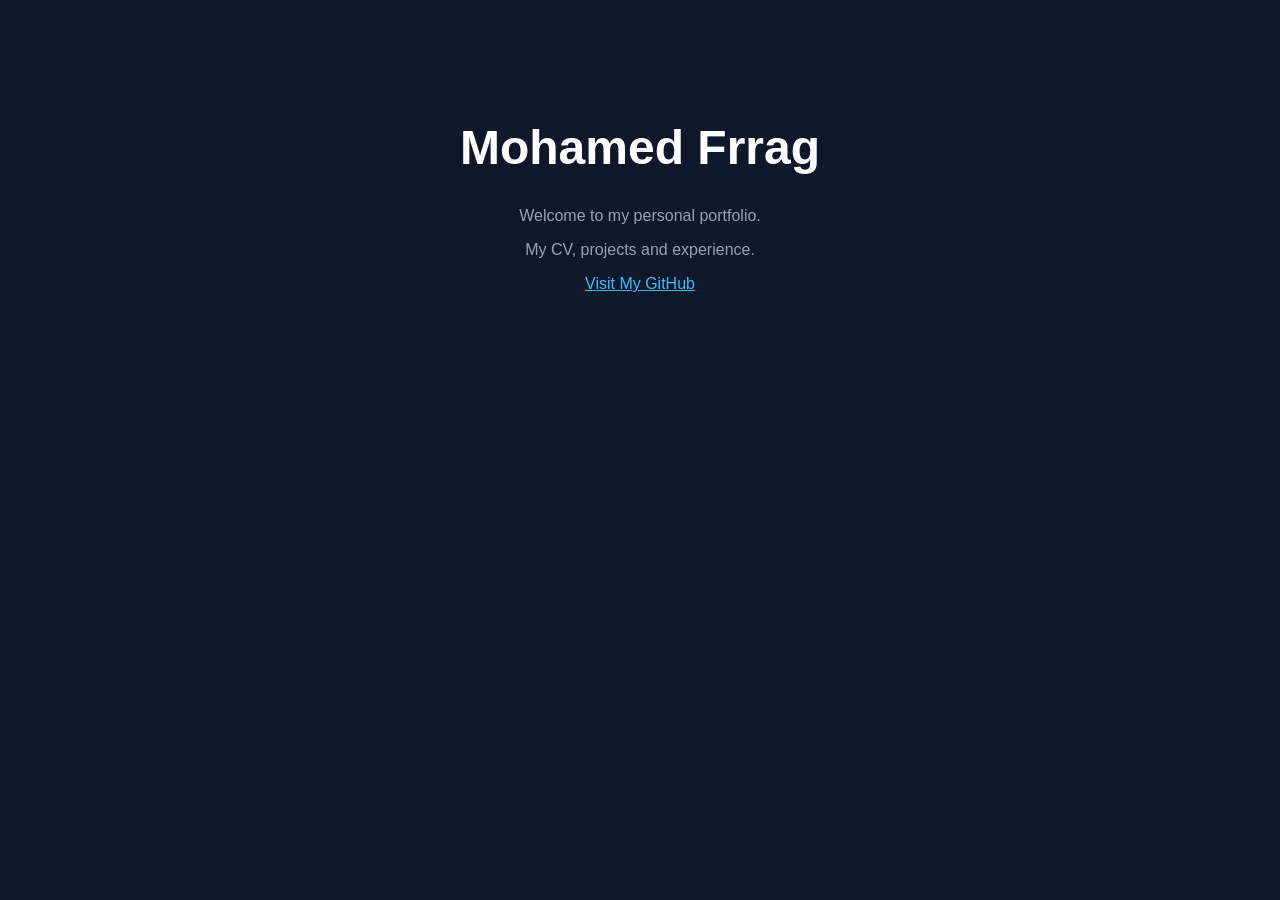
==== index.html @ 4de8126b "Create index.html" ====
<!DOCTYPE html>
<html lang="en">
<head>
  <meta charset="UTF-8">
  <meta name="viewport" content="width=device-width, initial-scale=1">
  <title>Mohamed Frrag | Portfolio</title>
  <style>
    body {
      font-family: Arial, sans-serif;
      background: #0f172a;
      color: white;
      text-align: center;
      padding: 80px 20px;
      font-family: Arial, sans-serif;
    }
    h1 { font-size: 48px; }
    p { color: #94a3b8; }
    a { color: #38bdf8; }
  </style>
</head>
<body>
  <h1>Mohamed Frrag</h1>
  <p>Welcome to my personal portfolio.</p>
  <p>My CV, projects and experience.</p>
  <a href="https://github.com/mohamedfrrag">
    Visit My GitHub
  </a>
</body>
</html>
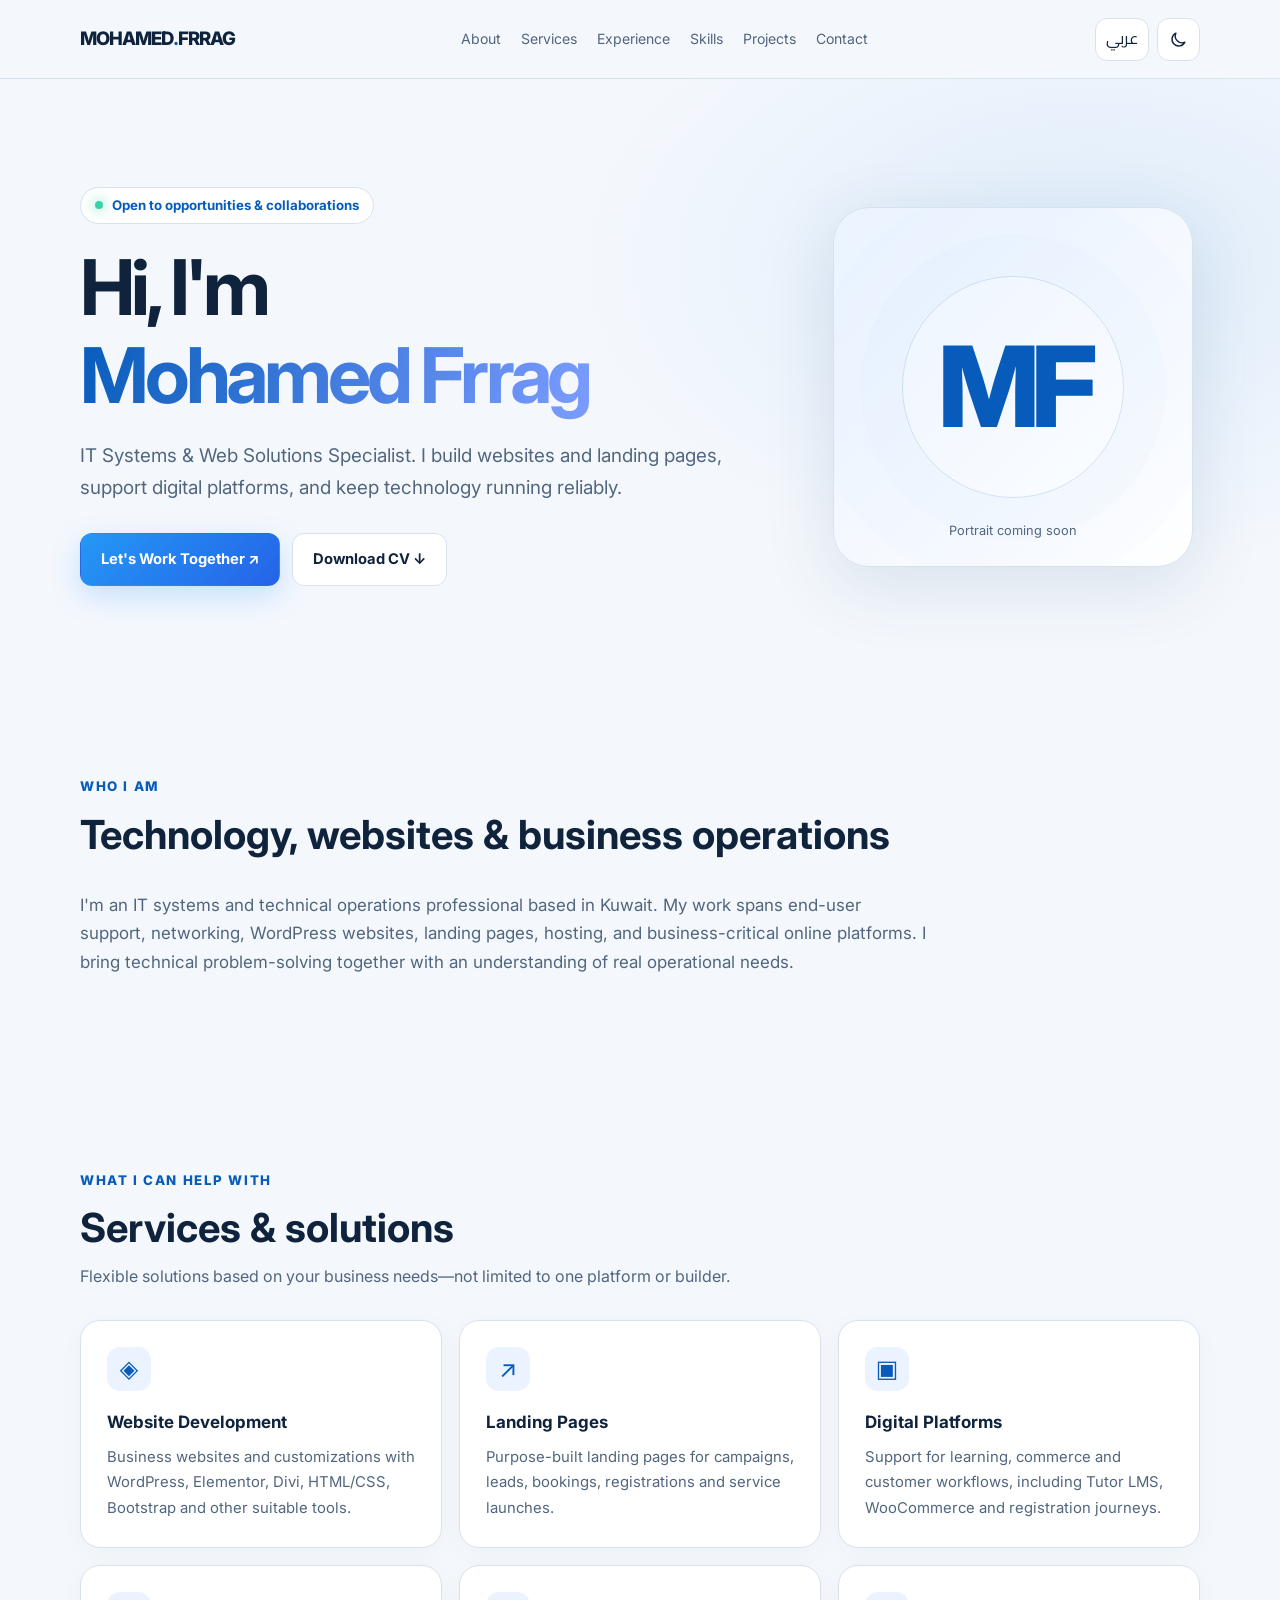
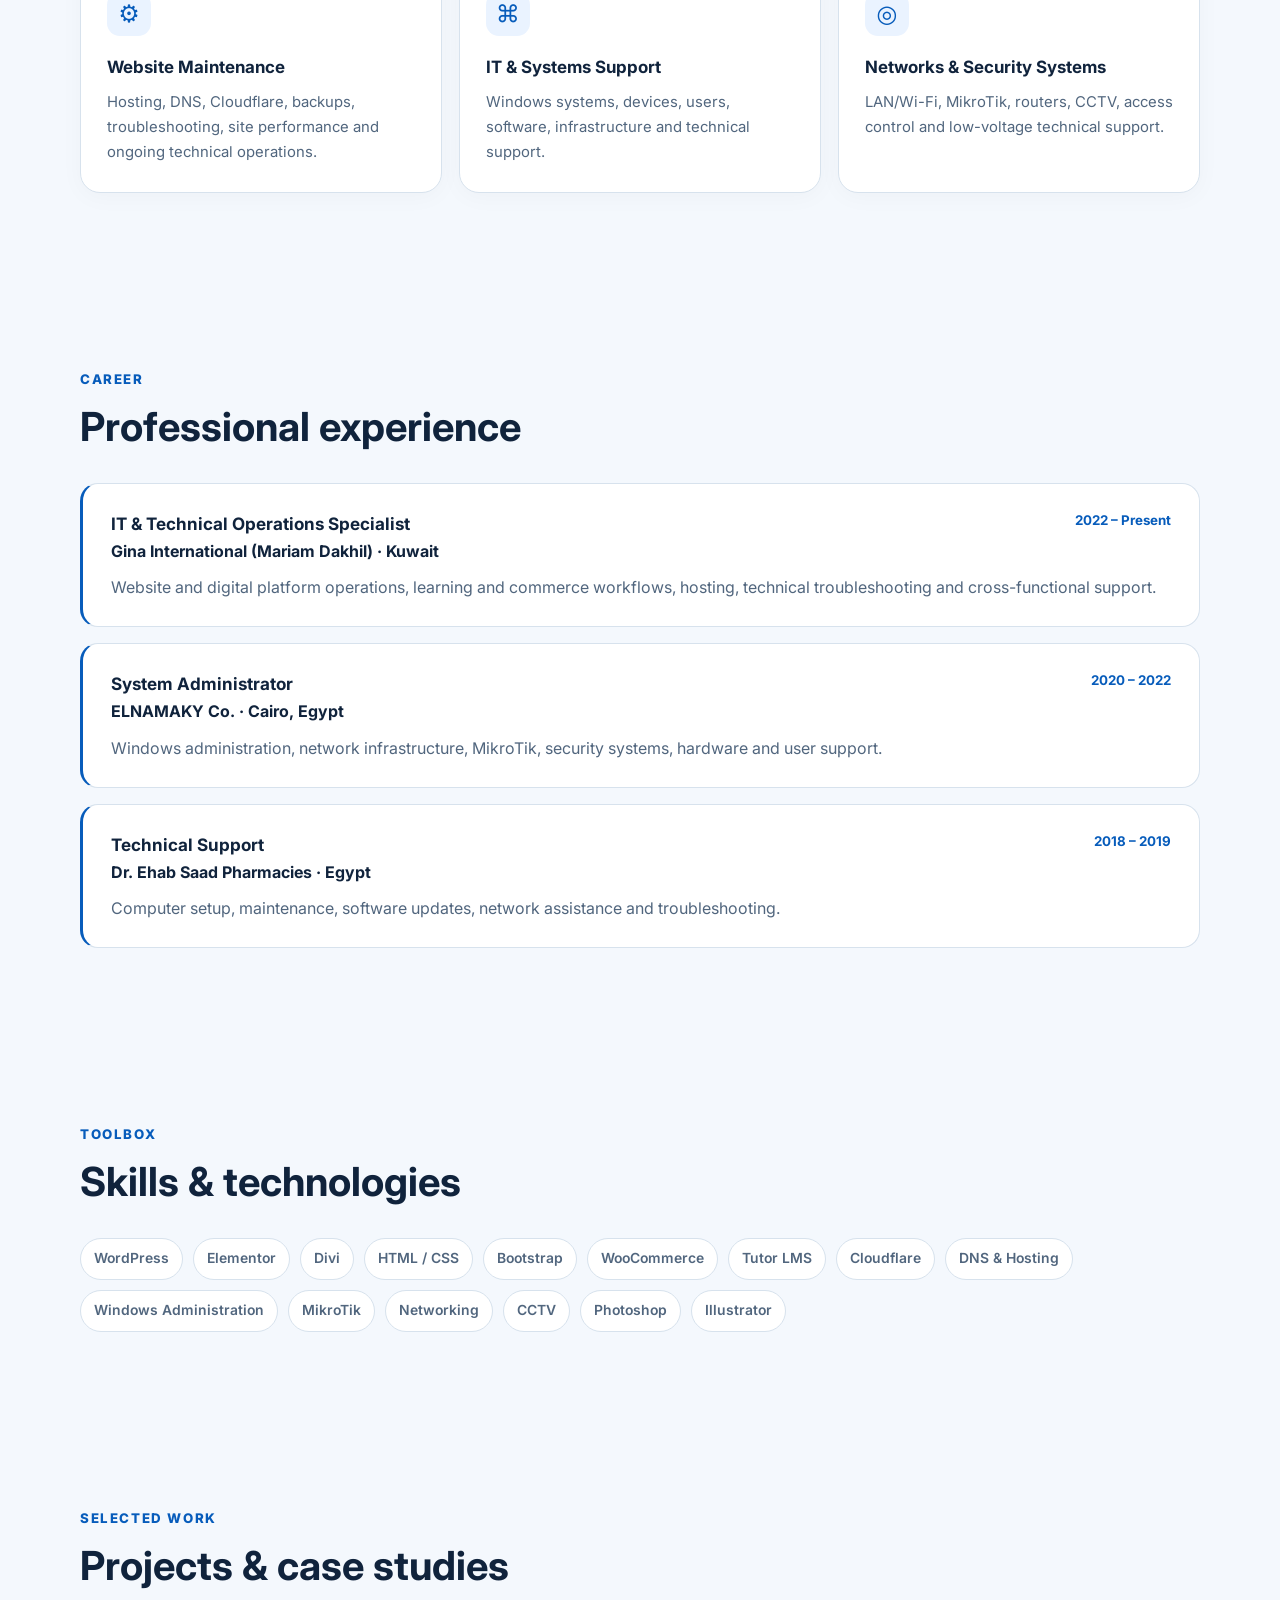
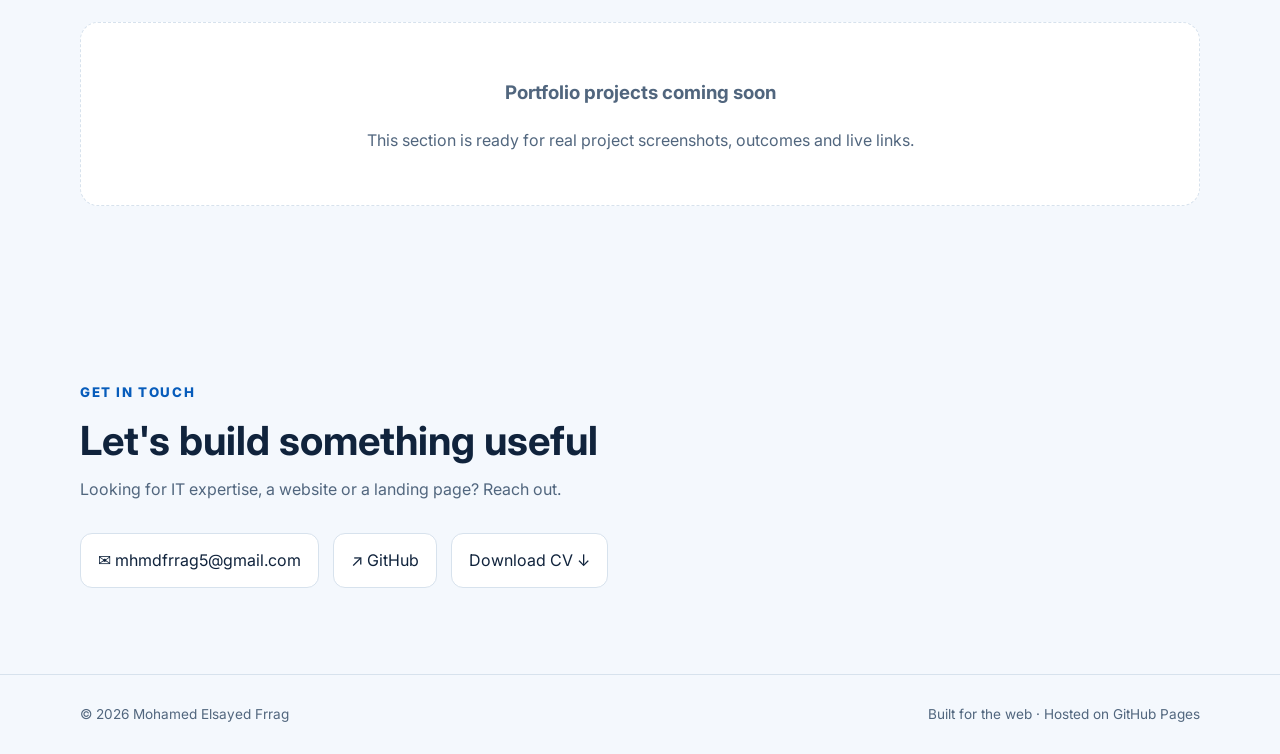
==== commit 013ffda9: "Update index.html" ====
--- a/index.html
+++ b/index.html
@@ -1,30 +1,57 @@
-
-<!DOCTYPE html>
-<html lang="en">
+<!doctype html>
+<html lang="en" dir="ltr">
 <head>
   <meta charset="UTF-8">
   <meta name="viewport" content="width=device-width, initial-scale=1">
-  <title>Mohamed Frrag | Portfolio</title>
+  <meta name="description" content="Mohamed Elsayed Frrag — IT Systems, Website Development, Landing Pages and Digital Operations specialist based in Kuwait.">
+  <meta name="theme-color" content="#07111f">
+  <title>Mohamed Frrag | IT Systems & Web Solutions</title>
+  <link rel="preconnect" href="https://fonts.googleapis.com">
+  <link rel="preconnect" href="https://fonts.gstatic.com" crossorigin>
+  <link href="https://fonts.googleapis.com/css2?family=Cairo:wght@400;500;600;700;800&family=Inter:wght@400;500;600;700;800&display=swap" rel="stylesheet">
   <style>
-    body {
-      font-family: Arial, sans-serif;
-      background: #0f172a;
-      color: white;
-      text-align: center;
-      padding: 80px 20px;
-      font-family: Arial, sans-serif;
-    }
-    h1 { font-size: 48px; }
-    p { color: #94a3b8; }
-    a { color: #38bdf8; }
+    :root{color-scheme:dark;--bg:#07111f;--surface:#0d1b2d;--surface2:#11253d;--ink:#edf5ff;--muted:#a5b7ca;--line:#23384f;--blue:#44b5ff;--blue2:#2178ff;--halo:rgba(38,143,255,.15);--shadow:0 18px 70px #0005}
+    html[data-theme="light"]{color-scheme:light;--bg:#f4f8fd;--surface:#fff;--surface2:#eaf3ff;--ink:#10233c;--muted:#51667e;--line:#d7e2ed;--blue:#075cbb;--blue2:#0b74df;--halo:rgba(11,116,223,.09);--shadow:0 18px 70px #153d6420}
+    *{box-sizing:border-box}html{scroll-behavior:smooth}body{margin:0;background:var(--bg);color:var(--ink);font-family:Inter,Cairo,system-ui,sans-serif;line-height:1.7;transition:background .25s,color .25s}html[lang="ar"] body{font-family:Cairo,Inter,system-ui,sans-serif}a{color:inherit;text-decoration:none}button{font:inherit;cursor:pointer}button:focus-visible,a:focus-visible{outline:3px solid var(--blue);outline-offset:4px}::selection{background:var(--blue);color:#001323}.wrap{width:min(1120px,calc(100% - 40px));margin:auto}header{position:sticky;top:0;z-index:5;backdrop-filter:blur(18px);background:color-mix(in srgb,var(--bg) 89%,transparent);border-bottom:1px solid var(--line)}.nav{min-height:78px;display:flex;align-items:center;justify-content:space-between;gap:18px}.logo{font-size:1.16rem;font-weight:800;letter-spacing:-.05em;white-space:nowrap}.logo span{color:var(--blue)}nav{display:flex;gap:20px;flex-wrap:wrap;align-items:center}nav a{font-size:.88rem;color:var(--muted);transition:color .2s}nav a:hover{color:var(--blue)}.tools{display:flex;gap:8px}.tool{border:1px solid var(--line);background:var(--surface);color:var(--ink);border-radius:12px;min-width:43px;height:43px;display:grid;place-items:center;padding:0 10px}.tool:hover{border-color:var(--blue)}.tool svg{width:19px;height:19px;fill:none;stroke:currentColor;stroke-width:1.8;stroke-linecap:round;stroke-linejoin:round}.hero{position:relative;overflow:hidden;padding:108px 0 100px}.hero:before{content:"";position:absolute;inset:0;background:radial-gradient(ellipse 55% 70% at 85% 30%,var(--halo),transparent 74%);pointer-events:none}.hero-grid{position:relative;display:grid;grid-template-columns:1.3fr .7fr;align-items:center;gap:54px}.eyebrow{display:inline-flex;gap:9px;align-items:center;border:1px solid var(--line);background:var(--surface);border-radius:30px;color:var(--blue);padding:6px 14px;font-weight:700;font-size:.83rem}.dot{height:8px;width:8px;background:#36d3a7;border-radius:50%;box-shadow:0 0 14px #36d3a7}.hero h1{font-size:clamp(2.8rem,6vw,5rem);line-height:1.15;letter-spacing:-.055em;margin:20px 0}.gradient{background:linear-gradient(110deg,var(--blue),#7c9cff);background-clip:text;-webkit-background-clip:text;color:transparent}.lead{font-size:clamp(1rem,2vw,1.18rem);color:var(--muted);max-width:660px;margin:0 0 29px}.actions{display:flex;flex-wrap:wrap;gap:12px}.btn{display:inline-flex;align-items:center;justify-content:center;gap:9px;border-radius:12px;padding:13px 20px;font-weight:700;font-size:.92rem;border:1px solid var(--line);transition:transform .2s,box-shadow .2s}.btn:hover{transform:translateY(-3px)}.primary{background:linear-gradient(135deg,#2498f5,#2563e8);color:white;border-color:transparent;box-shadow:0 10px 30px #127eff35}.secondary{background:var(--surface);color:var(--ink)}.avatar{aspect-ratio:1;max-width:360px;width:100%;justify-self:center;border-radius:36px;border:1px solid var(--line);background:linear-gradient(135deg,var(--surface2),var(--surface));box-shadow:var(--shadow);display:grid;place-items:center;position:relative;overflow:hidden}.avatar:before{content:"";position:absolute;width:220px;height:220px;border:1px solid var(--blue);opacity:.16;border-radius:50%;box-shadow:0 0 0 42px var(--halo),0 0 0 91px var(--halo)}.avatar-initials{font-weight:800;font-size:clamp(4rem,11vw,7rem);letter-spacing:-.08em;color:var(--blue);z-index:1}.avatar-label{position:absolute;bottom:24px;color:var(--muted);font-size:.8rem;z-index:1}section{padding:86px 0;scroll-margin-top:86px}.section-head{margin-bottom:30px}.section-head .kicker{color:var(--blue);font-size:.83rem;text-transform:uppercase;letter-spacing:.12em;font-weight:800}.section-head h2{font-size:clamp(1.75rem,4vw,2.5rem);line-height:1.3;margin:9px 0}.section-head p{max-width:780px;color:var(--muted);margin:0}.grid{display:grid;grid-template-columns:repeat(3,1fr);gap:17px}.card{background:var(--surface);border:1px solid var(--line);border-radius:20px;padding:26px;box-shadow:0 4px 24px #00000008}.card .icon{height:44px;width:44px;border-radius:13px;background:var(--surface2);display:grid;place-items:center;color:var(--blue);font-size:1.5rem}.card h3{margin:17px 0 8px;font-size:1.06rem}.card p{margin:0;color:var(--muted);font-size:.93rem}.chips{display:flex;flex-wrap:wrap;gap:10px}.chip{padding:8px 13px;border:1px solid var(--line);background:var(--surface);border-radius:30px;color:var(--muted);font-size:.87rem;font-weight:600}.about-text{font-size:1.06rem;color:var(--muted);max-width:850px}.timeline{display:grid;gap:16px}.job{padding:25px 28px;border:1px solid var(--line);background:var(--surface);border-radius:18px;border-inline-start:3px solid var(--blue)}.job-top{display:flex;justify-content:space-between;align-items:start;gap:16px;flex-wrap:wrap}.job h3{margin:0;font-size:1.07rem}.job small{color:var(--blue);font-weight:700}.job p{color:var(--muted);margin:9px 0 0}.project-placeholder{border:1px dashed var(--line);background:var(--surface);border-radius:18px;padding:35px;text-align:center;color:var(--muted)}.contact{display:flex;gap:14px;flex-wrap:wrap}.contact a{padding:13px 17px;border:1px solid var(--line);background:var(--surface);border-radius:12px;overflow-wrap:anywhere}footer{border-top:1px solid var(--line);padding:28px 0;color:var(--muted);font-size:.85rem}.footer-row{display:flex;justify-content:space-between;gap:20px;flex-wrap:wrap}.skip{position:absolute;top:-100px;inset-inline-start:20px;z-index:9;background:var(--blue2);color:#fff;padding:10px}.skip:focus{top:10px}@media(max-width:900px){.hero-grid{grid-template-columns:1fr}.avatar{max-width:260px;grid-row:1}.grid{grid-template-columns:repeat(2,1fr)}nav{gap:10px}.nav{flex-wrap:wrap;padding:12px 0}nav{order:3;width:100%;justify-content:center}}@media(max-width:580px){.wrap{width:min(100% - 28px,1120px)}.hero{padding:52px 0 62px}.grid{grid-template-columns:1fr}section{padding:58px 0}nav a{font-size:.78rem}.card{padding:22px}.logo{font-size:1rem}.hero h1{font-size:2.8rem}}
+    @media(prefers-reduced-motion:reduce){html{scroll-behavior:auto}*,*:before,*:after{transition:none!important}}
   </style>
 </head>
 <body>
-  <h1>Mohamed Frrag</h1>
-  <p>Welcome to my personal portfolio.</p>
-  <p>My CV, projects and experience.</p>
-  <a href="https://github.com/mohamedfrrag">
-    Visit My GitHub
-  </a>
+  <a class="skip" href="#main" data-i18n="skip">Skip to content</a>
+  <header><div class="wrap nav">
+    <a class="logo" href="#home" aria-label="Mohamed Frrag homepage">MOHAMED<span>.</span>FRRAG</a>
+    <nav aria-label="Main navigation"><a href="#about" data-i18n="navAbout">About</a><a href="#services" data-i18n="navServices">Services</a><a href="#experience" data-i18n="navExperience">Experience</a><a href="#skills" data-i18n="navSkills">Skills</a><a href="#projects" data-i18n="navProjects">Projects</a><a href="#contact" data-i18n="navContact">Contact</a></nav>
+    <div class="tools"><button class="tool" id="langBtn" type="button" aria-label="Switch language" title="Switch language">عربي</button><button class="tool" id="themeBtn" type="button" aria-label="Switch color theme" title="Switch color theme"></button></div>
+  </div></header>
+  <main id="main">
+    <section class="hero" id="home"><div class="wrap hero-grid"><div><span class="eyebrow"><span class="dot"></span><span data-i18n="available">Open to opportunities & collaborations</span></span><h1><span data-i18n="intro">Hi, I'm</span><br><span class="gradient">Mohamed Frrag</span></h1><p class="lead" data-i18n="headline">IT Systems & Web Solutions Specialist. I build websites and landing pages, support digital platforms, and keep technology running reliably.</p><div class="actions"><a class="btn primary" href="#contact" data-i18n="hire">Let's Work Together ↗</a><a class="btn secondary" href="Mohamed_Frrag_CV.docx" download data-i18n="cv">Download CV ↓</a></div></div><div class="avatar" aria-label="Profile photo placeholder"><span class="avatar-initials">MF</span><span class="avatar-label" data-i18n="photo">Portrait coming soon</span></div></div></section>
+    <section id="about"><div class="wrap"><div class="section-head"><span class="kicker" data-i18n="aboutK">Who I am</span><h2 data-i18n="aboutH">Technology, websites & business operations</h2></div><p class="about-text" data-i18n="aboutP">I'm an IT systems and technical operations professional based in Kuwait. My work spans end-user support, networking, WordPress websites, landing pages, hosting, and business-critical online platforms. I bring technical problem-solving together with an understanding of real operational needs.</p></div></section>
+    <section id="services"><div class="wrap"><div class="section-head"><span class="kicker" data-i18n="servicesK">What I can help with</span><h2 data-i18n="servicesH">Services & solutions</h2><p data-i18n="servicesP">Flexible solutions based on your business needs—not limited to one platform or builder.</p></div><div class="grid">
+      <article class="card"><span class="icon" aria-hidden="true">◈</span><h3 data-i18n="s1h">Website Development</h3><p data-i18n="s1p">Business websites and customizations with WordPress, Elementor, Divi, HTML/CSS, Bootstrap and other suitable tools.</p></article>
+      <article class="card"><span class="icon" aria-hidden="true">↗</span><h3 data-i18n="s2h">Landing Pages</h3><p data-i18n="s2p">Purpose-built landing pages for campaigns, leads, bookings, registrations and service launches.</p></article>
+      <article class="card"><span class="icon" aria-hidden="true">▣</span><h3 data-i18n="s3h">Digital Platforms</h3><p data-i18n="s3p">Support for learning, commerce and customer workflows, including Tutor LMS, WooCommerce and registration journeys.</p></article>
+      <article class="card"><span class="icon" aria-hidden="true">⚙</span><h3 data-i18n="s4h">Website Maintenance</h3><p data-i18n="s4p">Hosting, DNS, Cloudflare, backups, troubleshooting, site performance and ongoing technical operations.</p></article>
+      <article class="card"><span class="icon" aria-hidden="true">⌘</span><h3 data-i18n="s5h">IT & Systems Support</h3><p data-i18n="s5p">Windows systems, devices, users, software, infrastructure and technical support.</p></article>
+      <article class="card"><span class="icon" aria-hidden="true">◎</span><h3 data-i18n="s6h">Networks & Security Systems</h3><p data-i18n="s6p">LAN/Wi-Fi, MikroTik, routers, CCTV, access control and low-voltage technical support.</p></article>
+    </div></div></section>
+    <section id="experience"><div class="wrap"><div class="section-head"><span class="kicker" data-i18n="experienceK">Career</span><h2 data-i18n="experienceH">Professional experience</h2></div><div class="timeline">
+      <article class="job"><div class="job-top"><h3 data-i18n="j1h">IT & Technical Operations Specialist</h3><small>2022 – Present</small></div><strong>Gina International (Mariam Dakhil) · Kuwait</strong><p data-i18n="j1p">Website and digital platform operations, learning and commerce workflows, hosting, technical troubleshooting and cross-functional support.</p></article>
+      <article class="job"><div class="job-top"><h3 data-i18n="j2h">System Administrator</h3><small>2020 – 2022</small></div><strong>ELNAMAKY Co. · Cairo, Egypt</strong><p data-i18n="j2p">Windows administration, network infrastructure, MikroTik, security systems, hardware and user support.</p></article>
+      <article class="job"><div class="job-top"><h3 data-i18n="j3h">Technical Support</h3><small>2018 – 2019</small></div><strong data-i18n="j3company">Dr. Ehab Saad Pharmacies · Egypt</strong><p data-i18n="j3p">Computer setup, maintenance, software updates, network assistance and troubleshooting.</p></article>
+    </div></div></section>
+    <section id="skills"><div class="wrap"><div class="section-head"><span class="kicker" data-i18n="skillsK">Toolbox</span><h2 data-i18n="skillsH">Skills & technologies</h2></div><div class="chips"><span class="chip">WordPress</span><span class="chip">Elementor</span><span class="chip">Divi</span><span class="chip">HTML / CSS</span><span class="chip">Bootstrap</span><span class="chip">WooCommerce</span><span class="chip">Tutor LMS</span><span class="chip">Cloudflare</span><span class="chip">DNS & Hosting</span><span class="chip">Windows Administration</span><span class="chip">MikroTik</span><span class="chip">Networking</span><span class="chip">CCTV</span><span class="chip">Photoshop</span><span class="chip">Illustrator</span></div></div></section>
+    <section id="projects"><div class="wrap"><div class="section-head"><span class="kicker" data-i18n="projectsK">Selected work</span><h2 data-i18n="projectsH">Projects & case studies</h2></div><div class="project-placeholder"><h3 data-i18n="projectTitle">Portfolio projects coming soon</h3><p data-i18n="projectText">This section is ready for real project screenshots, outcomes and live links.</p></div></div></section>
+    <section id="contact"><div class="wrap"><div class="section-head"><span class="kicker" data-i18n="contactK">Get in touch</span><h2 data-i18n="contactH">Let's build something useful</h2><p data-i18n="contactP">Looking for IT expertise, a website or a landing page? Reach out.</p></div><div class="contact"><a href="mailto:mhmdfrrag5@gmail.com">✉ mhmdfrrag5@gmail.com</a><a href="https://github.com/mohamedfrrag" target="_blank" rel="noopener noreferrer">↗ GitHub</a><a href="Mohamed_Frrag_CV.docx" download data-i18n="cv">Download CV ↓</a></div></div></section>
+  </main>
+  <footer><div class="wrap footer-row"><span>© <span id="year"></span> Mohamed Elsayed Frrag</span><span data-i18n="footer">Built for the web · Hosted on GitHub Pages</span></div></footer>
+  <script>
+    const t={en:{skip:'Skip to content',navAbout:'About',navServices:'Services',navExperience:'Experience',navSkills:'Skills',navProjects:'Projects',navContact:'Contact',available:'Open to opportunities & collaborations',intro:"Hi, I'm",headline:'IT Systems & Web Solutions Specialist. I build websites and landing pages, support digital platforms, and keep technology running reliably.',hire:"Let's Work Together ↗",cv:'Download CV ↓',photo:'Portrait coming soon',aboutK:'Who I am',aboutH:'Technology, websites & business operations',aboutP:"I'm an IT systems and technical operations professional based in Kuwait. My work spans end-user support, networking, WordPress websites, landing pages, hosting, and business-critical online platforms. I bring technical problem-solving together with an understanding of real operational needs.",servicesK:'What I can help with',servicesH:'Services & solutions',servicesP:'Flexible solutions based on your business needs—not limited to one platform or builder.',s1h:'Website Development',s1p:'Business websites and customizations with WordPress, Elementor, Divi, HTML/CSS, Bootstrap and other suitable tools.',s2h:'Landing Pages',s2p:'Purpose-built landing pages for campaigns, leads, bookings, registrations and service launches.',s3h:'Digital Platforms',s3p:'Support for learning, commerce and customer workflows, including Tutor LMS, WooCommerce and registration journeys.',s4h:'Website Maintenance',s4p:'Hosting, DNS, Cloudflare, backups, troubleshooting, site performance and ongoing technical operations.',s5h:'IT & Systems Support',s5p:'Windows systems, devices, users, software, infrastructure and technical support.',s6h:'Networks & Security Systems',s6p:'LAN/Wi-Fi, MikroTik, routers, CCTV, access control and low-voltage technical support.',experienceK:'Career',experienceH:'Professional experience',j1h:'IT & Technical Operations Specialist',j1p:'Website and digital platform operations, learning and commerce workflows, hosting, technical troubleshooting and cross-functional support.',j2h:'System Administrator',j2p:'Windows administration, network infrastructure, MikroTik, security systems, hardware and user support.',j3h:'Technical Support',j3company:'Dr. Ehab Saad Pharmacies · Egypt',j3p:'Computer setup, maintenance, software updates, network assistance and troubleshooting.',skillsK:'Toolbox',skillsH:'Skills & technologies',projectsK:'Selected work',projectsH:'Projects & case studies',projectTitle:'Portfolio projects coming soon',projectText:'This section is ready for real project screenshots, outcomes and live links.',contactK:'Get in touch',contactH:"Let's build something useful",contactP:'Looking for IT expertise, a website or a landing page? Reach out.',footer:'Built for the web · Hosted on GitHub Pages'},ar:{skip:'انتقل إلى المحتوى',navAbout:'عني',navServices:'الخدمات',navExperience:'الخبرات',navSkills:'المهارات',navProjects:'الأعمال',navContact:'تواصل',available:'متاح لفرص العمل والتعاون',intro:'أهلاً، أنا',headline:'متخصص أنظمة تقنية المعلومات وحلول الويب. أُنفّذ المواقع وصفحات الهبوط، وأدير المنصات الرقمية، وأساعد الشركات في تشغيل حلولها التقنية بكفاءة.',hire:'تواصل للعمل معًا ↗',cv:'تحميل السيرة الذاتية ↓',photo:'الصورة الشخصية قريبًا',aboutK:'من أنا',aboutH:'التقنية والمواقع والعمليات الرقمية',aboutP:'أنا متخصص في أنظمة تقنية المعلومات والعمليات الفنية، وأعمل في الكويت. تشمل خبرتي الدعم الفني والشبكات ومواقع ووردبريس وصفحات الهبوط والاستضافة والمنصات الرقمية التي تعتمد عليها الشركات، مع التركيز على حلول تقنية تلائم احتياجات العمل.',servicesK:'ماذا أقدم؟',servicesH:'الخدمات والحلول',servicesP:'حلول مرنة حسب احتياجات مشروعك، دون التقيد بمنصة أو أداة واحدة.',s1h:'تطوير وتخصيص المواقع',s1p:'تنفيذ مواقع الأعمال وتخصيصها باستخدام WordPress وElementor وDivi وHTML/CSS وBootstrap وغيرها من الأدوات المناسبة.',s2h:'تصميم وتطوير صفحات الهبوط',s2p:'صفحات هبوط للحملات الإعلانية وجمع العملاء المحتملين والحجوزات والتسجيل وإطلاق الخدمات.',s3h:'المنصات الرقمية',s3p:'دعم منصات التعليم والتجارة وإجراءات العملاء باستخدام Tutor LMS وWooCommerce وأنظمة التسجيل وغيرها.',s4h:'صيانة وتحسين المواقع',s4p:'إدارة الاستضافة وDNS وCloudflare والنسخ الاحتياطي وحل المشكلات وتحسين الأداء.',s5h:'الدعم الفني وإدارة الأنظمة',s5p:'دعم أنظمة Windows والأجهزة والمستخدمين والبرمجيات والبنية التحتية التقنية.',s6h:'الشبكات وأنظمة الأمان',s6p:'دعم شبكات LAN وWi-Fi وMikroTik والراوترات وكاميرات المراقبة وأنظمة التحكم بالدخول.',experienceK:'المسيرة المهنية',experienceH:'الخبرات العملية',j1h:'أخصائي تقنية المعلومات والعمليات الفنية',j1p:'إدارة المواقع والمنصات الرقمية، وأنظمة التعليم والتجارة الإلكترونية، والاستضافة، وحل المشكلات والتنسيق الفني.',j2h:'مسؤول أنظمة',j2p:'إدارة Windows والشبكات وأجهزة MikroTik وأنظمة الأمن والدعم الفني للأجهزة والمستخدمين.',j3h:'دعم فني',j3company:'صيدليات د. إيهاب سعد · مصر',j3p:'إعداد الحواسيب وصيانتها وتحديث البرمجيات والمساعدة في الشبكات وحل الأعطال.',skillsK:'الأدوات والخبرات',skillsH:'المهارات والتقنيات',projectsK:'نماذج الأعمال',projectsH:'المشاريع ودراسات الحالة',projectTitle:'سيتم إضافة المشاريع قريبًا',projectText:'هذا القسم جاهز لإضافة صور المشاريع الحقيقية ونتائجها وروابطها.',contactK:'تواصل معي',contactH:'خلّينا نشتغل على مشروعك',contactP:'تحتاج دعمًا تقنيًا أو موقعًا أو صفحة هبوط؟ تواصل معي.',footer:'موقع شخصي · مستضاف على GitHub Pages'}};
+    let lang=localStorage.getItem('mf-lang')==='ar'?'ar':'en';
+    let theme=localStorage.getItem('mf-theme')||(matchMedia('(prefers-color-scheme: light)').matches?'light':'dark');
+    const iconSun='<svg viewBox="0 0 24 24" aria-hidden="true"><circle cx="12" cy="12" r="4"/><path d="M12 2v2m0 16v2M4.93 4.93l1.42 1.42m11.3 11.3 1.42 1.42M2 12h2m16 0h2M4.93 19.07l1.42-1.42m11.3-11.3 1.42-1.42"/></svg>';
+    const iconMoon='<svg viewBox="0 0 24 24" aria-hidden="true"><path d="M20 15.3A8.5 8.5 0 0 1 8.7 4a8.5 8.5 0 1 0 11.3 11.3Z"/></svg>';
+    function render(){document.documentElement.lang=lang;document.documentElement.dir=lang==='ar'?'rtl':'ltr';document.documentElement.dataset.theme=theme;document.querySelectorAll('[data-i18n]').forEach(e=>{e.textContent=t[lang][e.dataset.i18n]});document.getElementById('langBtn').textContent=lang==='ar'?'EN':'عربي';document.getElementById('langBtn').setAttribute('aria-label',lang==='ar'?'Switch to English':'التبديل إلى العربية');document.getElementById('themeBtn').innerHTML=theme==='dark'?iconSun:iconMoon;document.getElementById('themeBtn').setAttribute('aria-label',theme==='dark'?'Switch to light mode':'Switch to dark mode');document.getElementById('themeBtn').title=theme==='dark'?'Light mode':'Dark mode';document.querySelector('meta[name="theme-color"]').content=theme==='dark'?'#07111f':'#f4f8fd';}
+    document.getElementById('langBtn').addEventListener('click',()=>{lang=lang==='en'?'ar':'en';localStorage.setItem('mf-lang',lang);render()});document.getElementById('themeBtn').addEventListener('click',()=>{theme=theme==='dark'?'light':'dark';localStorage.setItem('mf-theme',theme);render()});document.getElementById('year').textContent=new Date().getFullYear();render();
+  </script>
 </body>
 </html>
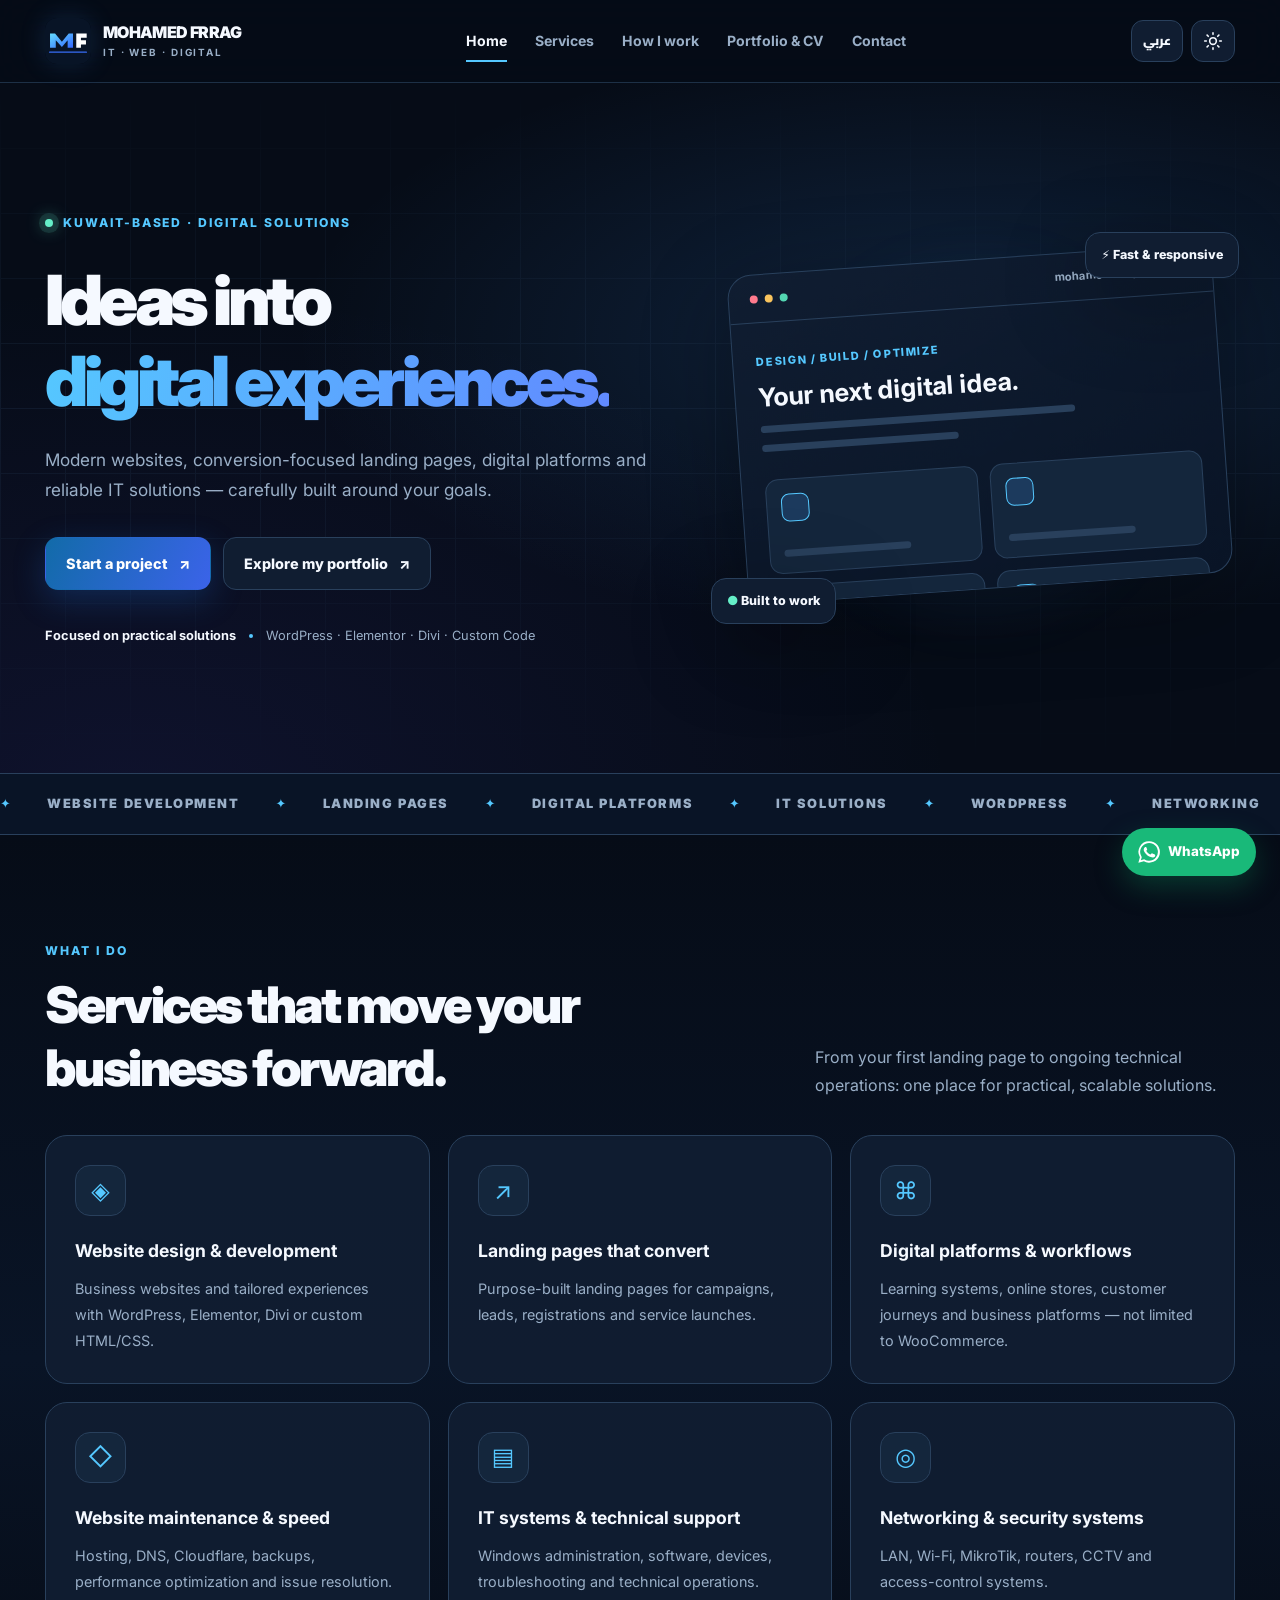
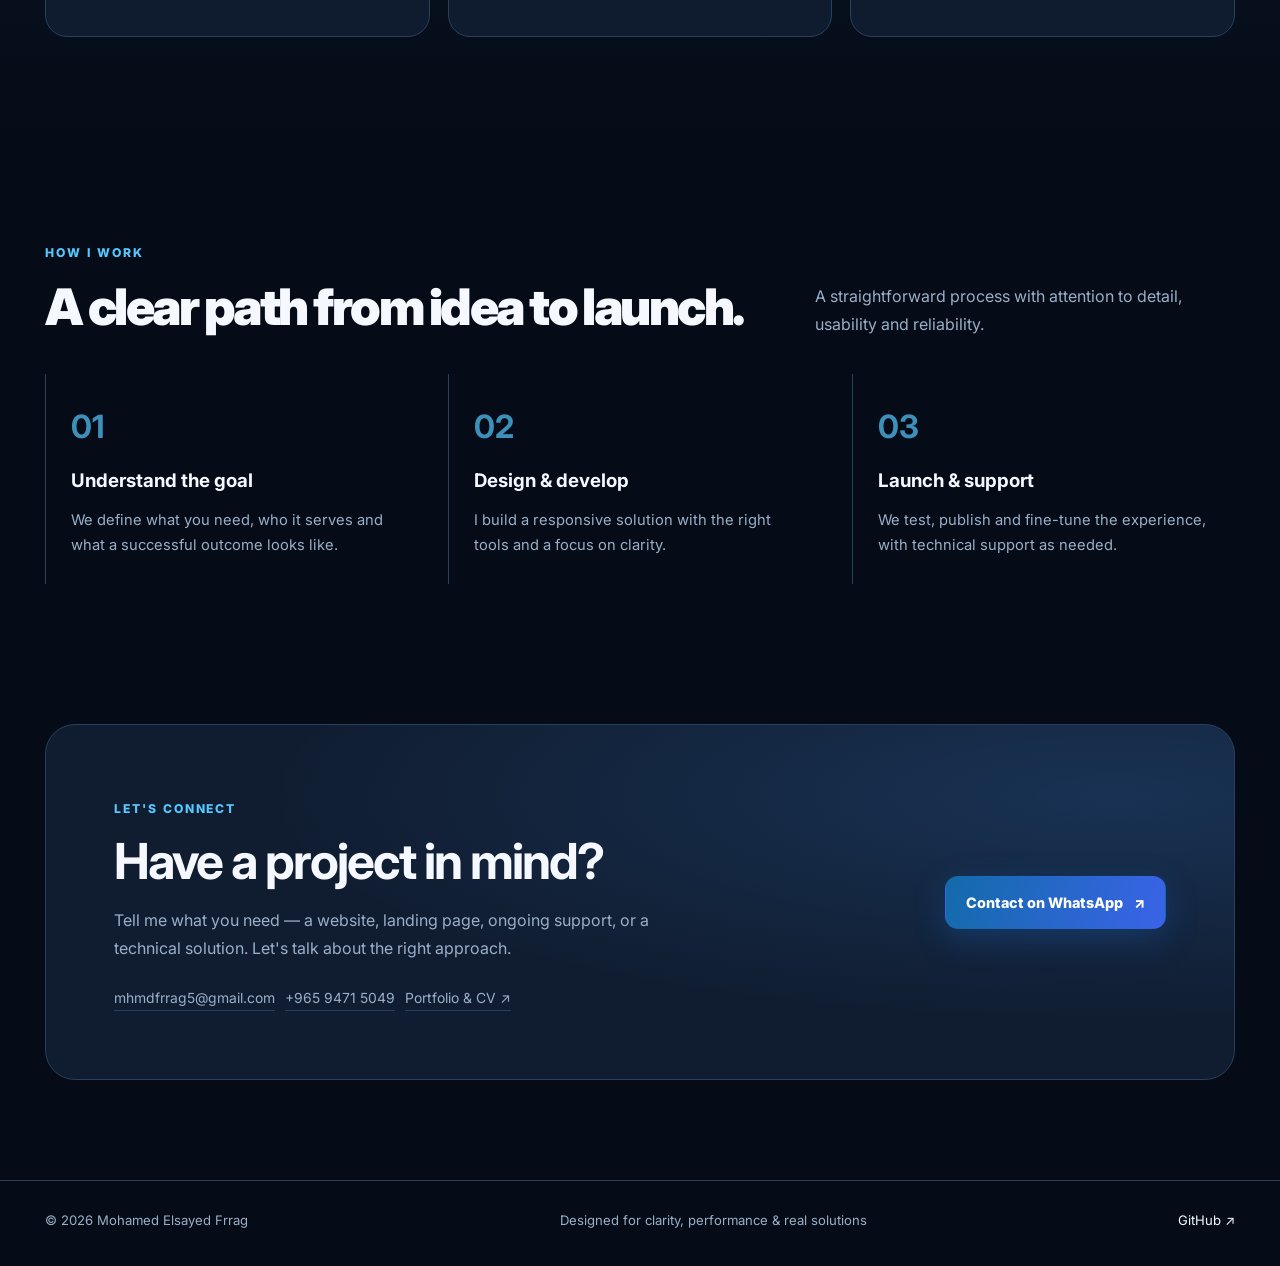
==== commit f66dbf4c: "Add files via upload" ====
--- a/index.html
+++ b/index.html
@@ -1,57 +1,13 @@
-<!doctype html>
-<html lang="en" dir="ltr">
-<head>
-  <meta charset="UTF-8">
-  <meta name="viewport" content="width=device-width, initial-scale=1">
-  <meta name="description" content="Mohamed Elsayed Frrag — IT Systems, Website Development, Landing Pages and Digital Operations specialist based in Kuwait.">
-  <meta name="theme-color" content="#07111f">
-  <title>Mohamed Frrag | IT Systems & Web Solutions</title>
-  <link rel="preconnect" href="https://fonts.googleapis.com">
-  <link rel="preconnect" href="https://fonts.gstatic.com" crossorigin>
-  <link href="https://fonts.googleapis.com/css2?family=Cairo:wght@400;500;600;700;800&family=Inter:wght@400;500;600;700;800&display=swap" rel="stylesheet">
-  <style>
-    :root{color-scheme:dark;--bg:#07111f;--surface:#0d1b2d;--surface2:#11253d;--ink:#edf5ff;--muted:#a5b7ca;--line:#23384f;--blue:#44b5ff;--blue2:#2178ff;--halo:rgba(38,143,255,.15);--shadow:0 18px 70px #0005}
-    html[data-theme="light"]{color-scheme:light;--bg:#f4f8fd;--surface:#fff;--surface2:#eaf3ff;--ink:#10233c;--muted:#51667e;--line:#d7e2ed;--blue:#075cbb;--blue2:#0b74df;--halo:rgba(11,116,223,.09);--shadow:0 18px 70px #153d6420}
-    *{box-sizing:border-box}html{scroll-behavior:smooth}body{margin:0;background:var(--bg);color:var(--ink);font-family:Inter,Cairo,system-ui,sans-serif;line-height:1.7;transition:background .25s,color .25s}html[lang="ar"] body{font-family:Cairo,Inter,system-ui,sans-serif}a{color:inherit;text-decoration:none}button{font:inherit;cursor:pointer}button:focus-visible,a:focus-visible{outline:3px solid var(--blue);outline-offset:4px}::selection{background:var(--blue);color:#001323}.wrap{width:min(1120px,calc(100% - 40px));margin:auto}header{position:sticky;top:0;z-index:5;backdrop-filter:blur(18px);background:color-mix(in srgb,var(--bg) 89%,transparent);border-bottom:1px solid var(--line)}.nav{min-height:78px;display:flex;align-items:center;justify-content:space-between;gap:18px}.logo{font-size:1.16rem;font-weight:800;letter-spacing:-.05em;white-space:nowrap}.logo span{color:var(--blue)}nav{display:flex;gap:20px;flex-wrap:wrap;align-items:center}nav a{font-size:.88rem;color:var(--muted);transition:color .2s}nav a:hover{color:var(--blue)}.tools{display:flex;gap:8px}.tool{border:1px solid var(--line);background:var(--surface);color:var(--ink);border-radius:12px;min-width:43px;height:43px;display:grid;place-items:center;padding:0 10px}.tool:hover{border-color:var(--blue)}.tool svg{width:19px;height:19px;fill:none;stroke:currentColor;stroke-width:1.8;stroke-linecap:round;stroke-linejoin:round}.hero{position:relative;overflow:hidden;padding:108px 0 100px}.hero:before{content:"";position:absolute;inset:0;background:radial-gradient(ellipse 55% 70% at 85% 30%,var(--halo),transparent 74%);pointer-events:none}.hero-grid{position:relative;display:grid;grid-template-columns:1.3fr .7fr;align-items:center;gap:54px}.eyebrow{display:inline-flex;gap:9px;align-items:center;border:1px solid var(--line);background:var(--surface);border-radius:30px;color:var(--blue);padding:6px 14px;font-weight:700;font-size:.83rem}.dot{height:8px;width:8px;background:#36d3a7;border-radius:50%;box-shadow:0 0 14px #36d3a7}.hero h1{font-size:clamp(2.8rem,6vw,5rem);line-height:1.15;letter-spacing:-.055em;margin:20px 0}.gradient{background:linear-gradient(110deg,var(--blue),#7c9cff);background-clip:text;-webkit-background-clip:text;color:transparent}.lead{font-size:clamp(1rem,2vw,1.18rem);color:var(--muted);max-width:660px;margin:0 0 29px}.actions{display:flex;flex-wrap:wrap;gap:12px}.btn{display:inline-flex;align-items:center;justify-content:center;gap:9px;border-radius:12px;padding:13px 20px;font-weight:700;font-size:.92rem;border:1px solid var(--line);transition:transform .2s,box-shadow .2s}.btn:hover{transform:translateY(-3px)}.primary{background:linear-gradient(135deg,#2498f5,#2563e8);color:white;border-color:transparent;box-shadow:0 10px 30px #127eff35}.secondary{background:var(--surface);color:var(--ink)}.avatar{aspect-ratio:1;max-width:360px;width:100%;justify-self:center;border-radius:36px;border:1px solid var(--line);background:linear-gradient(135deg,var(--surface2),var(--surface));box-shadow:var(--shadow);display:grid;place-items:center;position:relative;overflow:hidden}.avatar:before{content:"";position:absolute;width:220px;height:220px;border:1px solid var(--blue);opacity:.16;border-radius:50%;box-shadow:0 0 0 42px var(--halo),0 0 0 91px var(--halo)}.avatar-initials{font-weight:800;font-size:clamp(4rem,11vw,7rem);letter-spacing:-.08em;color:var(--blue);z-index:1}.avatar-label{position:absolute;bottom:24px;color:var(--muted);font-size:.8rem;z-index:1}section{padding:86px 0;scroll-margin-top:86px}.section-head{margin-bottom:30px}.section-head .kicker{color:var(--blue);font-size:.83rem;text-transform:uppercase;letter-spacing:.12em;font-weight:800}.section-head h2{font-size:clamp(1.75rem,4vw,2.5rem);line-height:1.3;margin:9px 0}.section-head p{max-width:780px;color:var(--muted);margin:0}.grid{display:grid;grid-template-columns:repeat(3,1fr);gap:17px}.card{background:var(--surface);border:1px solid var(--line);border-radius:20px;padding:26px;box-shadow:0 4px 24px #00000008}.card .icon{height:44px;width:44px;border-radius:13px;background:var(--surface2);display:grid;place-items:center;color:var(--blue);font-size:1.5rem}.card h3{margin:17px 0 8px;font-size:1.06rem}.card p{margin:0;color:var(--muted);font-size:.93rem}.chips{display:flex;flex-wrap:wrap;gap:10px}.chip{padding:8px 13px;border:1px solid var(--line);background:var(--surface);border-radius:30px;color:var(--muted);font-size:.87rem;font-weight:600}.about-text{font-size:1.06rem;color:var(--muted);max-width:850px}.timeline{display:grid;gap:16px}.job{padding:25px 28px;border:1px solid var(--line);background:var(--surface);border-radius:18px;border-inline-start:3px solid var(--blue)}.job-top{display:flex;justify-content:space-between;align-items:start;gap:16px;flex-wrap:wrap}.job h3{margin:0;font-size:1.07rem}.job small{color:var(--blue);font-weight:700}.job p{color:var(--muted);margin:9px 0 0}.project-placeholder{border:1px dashed var(--line);background:var(--surface);border-radius:18px;padding:35px;text-align:center;color:var(--muted)}.contact{display:flex;gap:14px;flex-wrap:wrap}.contact a{padding:13px 17px;border:1px solid var(--line);background:var(--surface);border-radius:12px;overflow-wrap:anywhere}footer{border-top:1px solid var(--line);padding:28px 0;color:var(--muted);font-size:.85rem}.footer-row{display:flex;justify-content:space-between;gap:20px;flex-wrap:wrap}.skip{position:absolute;top:-100px;inset-inline-start:20px;z-index:9;background:var(--blue2);color:#fff;padding:10px}.skip:focus{top:10px}@media(max-width:900px){.hero-grid{grid-template-columns:1fr}.avatar{max-width:260px;grid-row:1}.grid{grid-template-columns:repeat(2,1fr)}nav{gap:10px}.nav{flex-wrap:wrap;padding:12px 0}nav{order:3;width:100%;justify-content:center}}@media(max-width:580px){.wrap{width:min(100% - 28px,1120px)}.hero{padding:52px 0 62px}.grid{grid-template-columns:1fr}section{padding:58px 0}nav a{font-size:.78rem}.card{padding:22px}.logo{font-size:1rem}.hero h1{font-size:2.8rem}}
-    @media(prefers-reduced-motion:reduce){html{scroll-behavior:auto}*,*:before,*:after{transition:none!important}}
-  </style>
-</head>
-<body>
-  <a class="skip" href="#main" data-i18n="skip">Skip to content</a>
-  <header><div class="wrap nav">
-    <a class="logo" href="#home" aria-label="Mohamed Frrag homepage">MOHAMED<span>.</span>FRRAG</a>
-    <nav aria-label="Main navigation"><a href="#about" data-i18n="navAbout">About</a><a href="#services" data-i18n="navServices">Services</a><a href="#experience" data-i18n="navExperience">Experience</a><a href="#skills" data-i18n="navSkills">Skills</a><a href="#projects" data-i18n="navProjects">Projects</a><a href="#contact" data-i18n="navContact">Contact</a></nav>
-    <div class="tools"><button class="tool" id="langBtn" type="button" aria-label="Switch language" title="Switch language">عربي</button><button class="tool" id="themeBtn" type="button" aria-label="Switch color theme" title="Switch color theme"></button></div>
-  </div></header>
-  <main id="main">
-    <section class="hero" id="home"><div class="wrap hero-grid"><div><span class="eyebrow"><span class="dot"></span><span data-i18n="available">Open to opportunities & collaborations</span></span><h1><span data-i18n="intro">Hi, I'm</span><br><span class="gradient">Mohamed Frrag</span></h1><p class="lead" data-i18n="headline">IT Systems & Web Solutions Specialist. I build websites and landing pages, support digital platforms, and keep technology running reliably.</p><div class="actions"><a class="btn primary" href="#contact" data-i18n="hire">Let's Work Together ↗</a><a class="btn secondary" href="Mohamed_Frrag_CV.docx" download data-i18n="cv">Download CV ↓</a></div></div><div class="avatar" aria-label="Profile photo placeholder"><span class="avatar-initials">MF</span><span class="avatar-label" data-i18n="photo">Portrait coming soon</span></div></div></section>
-    <section id="about"><div class="wrap"><div class="section-head"><span class="kicker" data-i18n="aboutK">Who I am</span><h2 data-i18n="aboutH">Technology, websites & business operations</h2></div><p class="about-text" data-i18n="aboutP">I'm an IT systems and technical operations professional based in Kuwait. My work spans end-user support, networking, WordPress websites, landing pages, hosting, and business-critical online platforms. I bring technical problem-solving together with an understanding of real operational needs.</p></div></section>
-    <section id="services"><div class="wrap"><div class="section-head"><span class="kicker" data-i18n="servicesK">What I can help with</span><h2 data-i18n="servicesH">Services & solutions</h2><p data-i18n="servicesP">Flexible solutions based on your business needs—not limited to one platform or builder.</p></div><div class="grid">
-      <article class="card"><span class="icon" aria-hidden="true">◈</span><h3 data-i18n="s1h">Website Development</h3><p data-i18n="s1p">Business websites and customizations with WordPress, Elementor, Divi, HTML/CSS, Bootstrap and other suitable tools.</p></article>
-      <article class="card"><span class="icon" aria-hidden="true">↗</span><h3 data-i18n="s2h">Landing Pages</h3><p data-i18n="s2p">Purpose-built landing pages for campaigns, leads, bookings, registrations and service launches.</p></article>
-      <article class="card"><span class="icon" aria-hidden="true">▣</span><h3 data-i18n="s3h">Digital Platforms</h3><p data-i18n="s3p">Support for learning, commerce and customer workflows, including Tutor LMS, WooCommerce and registration journeys.</p></article>
-      <article class="card"><span class="icon" aria-hidden="true">⚙</span><h3 data-i18n="s4h">Website Maintenance</h3><p data-i18n="s4p">Hosting, DNS, Cloudflare, backups, troubleshooting, site performance and ongoing technical operations.</p></article>
-      <article class="card"><span class="icon" aria-hidden="true">⌘</span><h3 data-i18n="s5h">IT & Systems Support</h3><p data-i18n="s5p">Windows systems, devices, users, software, infrastructure and technical support.</p></article>
-      <article class="card"><span class="icon" aria-hidden="true">◎</span><h3 data-i18n="s6h">Networks & Security Systems</h3><p data-i18n="s6p">LAN/Wi-Fi, MikroTik, routers, CCTV, access control and low-voltage technical support.</p></article>
-    </div></div></section>
-    <section id="experience"><div class="wrap"><div class="section-head"><span class="kicker" data-i18n="experienceK">Career</span><h2 data-i18n="experienceH">Professional experience</h2></div><div class="timeline">
-      <article class="job"><div class="job-top"><h3 data-i18n="j1h">IT & Technical Operations Specialist</h3><small>2022 – Present</small></div><strong>Gina International (Mariam Dakhil) · Kuwait</strong><p data-i18n="j1p">Website and digital platform operations, learning and commerce workflows, hosting, technical troubleshooting and cross-functional support.</p></article>
-      <article class="job"><div class="job-top"><h3 data-i18n="j2h">System Administrator</h3><small>2020 – 2022</small></div><strong>ELNAMAKY Co. · Cairo, Egypt</strong><p data-i18n="j2p">Windows administration, network infrastructure, MikroTik, security systems, hardware and user support.</p></article>
-      <article class="job"><div class="job-top"><h3 data-i18n="j3h">Technical Support</h3><small>2018 – 2019</small></div><strong data-i18n="j3company">Dr. Ehab Saad Pharmacies · Egypt</strong><p data-i18n="j3p">Computer setup, maintenance, software updates, network assistance and troubleshooting.</p></article>
-    </div></div></section>
-    <section id="skills"><div class="wrap"><div class="section-head"><span class="kicker" data-i18n="skillsK">Toolbox</span><h2 data-i18n="skillsH">Skills & technologies</h2></div><div class="chips"><span class="chip">WordPress</span><span class="chip">Elementor</span><span class="chip">Divi</span><span class="chip">HTML / CSS</span><span class="chip">Bootstrap</span><span class="chip">WooCommerce</span><span class="chip">Tutor LMS</span><span class="chip">Cloudflare</span><span class="chip">DNS & Hosting</span><span class="chip">Windows Administration</span><span class="chip">MikroTik</span><span class="chip">Networking</span><span class="chip">CCTV</span><span class="chip">Photoshop</span><span class="chip">Illustrator</span></div></div></section>
-    <section id="projects"><div class="wrap"><div class="section-head"><span class="kicker" data-i18n="projectsK">Selected work</span><h2 data-i18n="projectsH">Projects & case studies</h2></div><div class="project-placeholder"><h3 data-i18n="projectTitle">Portfolio projects coming soon</h3><p data-i18n="projectText">This section is ready for real project screenshots, outcomes and live links.</p></div></div></section>
-    <section id="contact"><div class="wrap"><div class="section-head"><span class="kicker" data-i18n="contactK">Get in touch</span><h2 data-i18n="contactH">Let's build something useful</h2><p data-i18n="contactP">Looking for IT expertise, a website or a landing page? Reach out.</p></div><div class="contact"><a href="mailto:mhmdfrrag5@gmail.com">✉ mhmdfrrag5@gmail.com</a><a href="https://github.com/mohamedfrrag" target="_blank" rel="noopener noreferrer">↗ GitHub</a><a href="Mohamed_Frrag_CV.docx" download data-i18n="cv">Download CV ↓</a></div></div></section>
-  </main>
-  <footer><div class="wrap footer-row"><span>© <span id="year"></span> Mohamed Elsayed Frrag</span><span data-i18n="footer">Built for the web · Hosted on GitHub Pages</span></div></footer>
-  <script>
-    const t={en:{skip:'Skip to content',navAbout:'About',navServices:'Services',navExperience:'Experience',navSkills:'Skills',navProjects:'Projects',navContact:'Contact',available:'Open to opportunities & collaborations',intro:"Hi, I'm",headline:'IT Systems & Web Solutions Specialist. I build websites and landing pages, support digital platforms, and keep technology running reliably.',hire:"Let's Work Together ↗",cv:'Download CV ↓',photo:'Portrait coming soon',aboutK:'Who I am',aboutH:'Technology, websites & business operations',aboutP:"I'm an IT systems and technical operations professional based in Kuwait. My work spans end-user support, networking, WordPress websites, landing pages, hosting, and business-critical online platforms. I bring technical problem-solving together with an understanding of real operational needs.",servicesK:'What I can help with',servicesH:'Services & solutions',servicesP:'Flexible solutions based on your business needs—not limited to one platform or builder.',s1h:'Website Development',s1p:'Business websites and customizations with WordPress, Elementor, Divi, HTML/CSS, Bootstrap and other suitable tools.',s2h:'Landing Pages',s2p:'Purpose-built landing pages for campaigns, leads, bookings, registrations and service launches.',s3h:'Digital Platforms',s3p:'Support for learning, commerce and customer workflows, including Tutor LMS, WooCommerce and registration journeys.',s4h:'Website Maintenance',s4p:'Hosting, DNS, Cloudflare, backups, troubleshooting, site performance and ongoing technical operations.',s5h:'IT & Systems Support',s5p:'Windows systems, devices, users, software, infrastructure and technical support.',s6h:'Networks & Security Systems',s6p:'LAN/Wi-Fi, MikroTik, routers, CCTV, access control and low-voltage technical support.',experienceK:'Career',experienceH:'Professional experience',j1h:'IT & Technical Operations Specialist',j1p:'Website and digital platform operations, learning and commerce workflows, hosting, technical troubleshooting and cross-functional support.',j2h:'System Administrator',j2p:'Windows administration, network infrastructure, MikroTik, security systems, hardware and user support.',j3h:'Technical Support',j3company:'Dr. Ehab Saad Pharmacies · Egypt',j3p:'Computer setup, maintenance, software updates, network assistance and troubleshooting.',skillsK:'Toolbox',skillsH:'Skills & technologies',projectsK:'Selected work',projectsH:'Projects & case studies',projectTitle:'Portfolio projects coming soon',projectText:'This section is ready for real project screenshots, outcomes and live links.',contactK:'Get in touch',contactH:"Let's build something useful",contactP:'Looking for IT expertise, a website or a landing page? Reach out.',footer:'Built for the web · Hosted on GitHub Pages'},ar:{skip:'انتقل إلى المحتوى',navAbout:'عني',navServices:'الخدمات',navExperience:'الخبرات',navSkills:'المهارات',navProjects:'الأعمال',navContact:'تواصل',available:'متاح لفرص العمل والتعاون',intro:'أهلاً، أنا',headline:'متخصص أنظمة تقنية المعلومات وحلول الويب. أُنفّذ المواقع وصفحات الهبوط، وأدير المنصات الرقمية، وأساعد الشركات في تشغيل حلولها التقنية بكفاءة.',hire:'تواصل للعمل معًا ↗',cv:'تحميل السيرة الذاتية ↓',photo:'الصورة الشخصية قريبًا',aboutK:'من أنا',aboutH:'التقنية والمواقع والعمليات الرقمية',aboutP:'أنا متخصص في أنظمة تقنية المعلومات والعمليات الفنية، وأعمل في الكويت. تشمل خبرتي الدعم الفني والشبكات ومواقع ووردبريس وصفحات الهبوط والاستضافة والمنصات الرقمية التي تعتمد عليها الشركات، مع التركيز على حلول تقنية تلائم احتياجات العمل.',servicesK:'ماذا أقدم؟',servicesH:'الخدمات والحلول',servicesP:'حلول مرنة حسب احتياجات مشروعك، دون التقيد بمنصة أو أداة واحدة.',s1h:'تطوير وتخصيص المواقع',s1p:'تنفيذ مواقع الأعمال وتخصيصها باستخدام WordPress وElementor وDivi وHTML/CSS وBootstrap وغيرها من الأدوات المناسبة.',s2h:'تصميم وتطوير صفحات الهبوط',s2p:'صفحات هبوط للحملات الإعلانية وجمع العملاء المحتملين والحجوزات والتسجيل وإطلاق الخدمات.',s3h:'المنصات الرقمية',s3p:'دعم منصات التعليم والتجارة وإجراءات العملاء باستخدام Tutor LMS وWooCommerce وأنظمة التسجيل وغيرها.',s4h:'صيانة وتحسين المواقع',s4p:'إدارة الاستضافة وDNS وCloudflare والنسخ الاحتياطي وحل المشكلات وتحسين الأداء.',s5h:'الدعم الفني وإدارة الأنظمة',s5p:'دعم أنظمة Windows والأجهزة والمستخدمين والبرمجيات والبنية التحتية التقنية.',s6h:'الشبكات وأنظمة الأمان',s6p:'دعم شبكات LAN وWi-Fi وMikroTik والراوترات وكاميرات المراقبة وأنظمة التحكم بالدخول.',experienceK:'المسيرة المهنية',experienceH:'الخبرات العملية',j1h:'أخصائي تقنية المعلومات والعمليات الفنية',j1p:'إدارة المواقع والمنصات الرقمية، وأنظمة التعليم والتجارة الإلكترونية، والاستضافة، وحل المشكلات والتنسيق الفني.',j2h:'مسؤول أنظمة',j2p:'إدارة Windows والشبكات وأجهزة MikroTik وأنظمة الأمن والدعم الفني للأجهزة والمستخدمين.',j3h:'دعم فني',j3company:'صيدليات د. إيهاب سعد · مصر',j3p:'إعداد الحواسيب وصيانتها وتحديث البرمجيات والمساعدة في الشبكات وحل الأعطال.',skillsK:'الأدوات والخبرات',skillsH:'المهارات والتقنيات',projectsK:'نماذج الأعمال',projectsH:'المشاريع ودراسات الحالة',projectTitle:'سيتم إضافة المشاريع قريبًا',projectText:'هذا القسم جاهز لإضافة صور المشاريع الحقيقية ونتائجها وروابطها.',contactK:'تواصل معي',contactH:'خلّينا نشتغل على مشروعك',contactP:'تحتاج دعمًا تقنيًا أو موقعًا أو صفحة هبوط؟ تواصل معي.',footer:'موقع شخصي · مستضاف على GitHub Pages'}};
-    let lang=localStorage.getItem('mf-lang')==='ar'?'ar':'en';
-    let theme=localStorage.getItem('mf-theme')||(matchMedia('(prefers-color-scheme: light)').matches?'light':'dark');
-    const iconSun='<svg viewBox="0 0 24 24" aria-hidden="true"><circle cx="12" cy="12" r="4"/><path d="M12 2v2m0 16v2M4.93 4.93l1.42 1.42m11.3 11.3 1.42 1.42M2 12h2m16 0h2M4.93 19.07l1.42-1.42m11.3-11.3 1.42-1.42"/></svg>';
-    const iconMoon='<svg viewBox="0 0 24 24" aria-hidden="true"><path d="M20 15.3A8.5 8.5 0 0 1 8.7 4a8.5 8.5 0 1 0 11.3 11.3Z"/></svg>';
-    function render(){document.documentElement.lang=lang;document.documentElement.dir=lang==='ar'?'rtl':'ltr';document.documentElement.dataset.theme=theme;document.querySelectorAll('[data-i18n]').forEach(e=>{e.textContent=t[lang][e.dataset.i18n]});document.getElementById('langBtn').textContent=lang==='ar'?'EN':'عربي';document.getElementById('langBtn').setAttribute('aria-label',lang==='ar'?'Switch to English':'التبديل إلى العربية');document.getElementById('themeBtn').innerHTML=theme==='dark'?iconSun:iconMoon;document.getElementById('themeBtn').setAttribute('aria-label',theme==='dark'?'Switch to light mode':'Switch to dark mode');document.getElementById('themeBtn').title=theme==='dark'?'Light mode':'Dark mode';document.querySelector('meta[name="theme-color"]').content=theme==='dark'?'#07111f':'#f4f8fd';}
-    document.getElementById('langBtn').addEventListener('click',()=>{lang=lang==='en'?'ar':'en';localStorage.setItem('mf-lang',lang);render()});document.getElementById('themeBtn').addEventListener('click',()=>{theme=theme==='dark'?'light':'dark';localStorage.setItem('mf-theme',theme);render()});document.getElementById('year').textContent=new Date().getFullYear();render();
-  </script>
-</body>
-</html>
+<!doctype html><html lang="en" dir="ltr"><head><meta charset="utf-8"><meta name="viewport" content="width=device-width,initial-scale=1"><meta name="theme-color" content="#060c17"><meta name="description" content="Mohamed Frrag — website development, custom landing pages, IT and digital solutions in Kuwait."><meta property="og:title" content="Mohamed Frrag | Web & IT Solutions"><meta property="og:description" content="IT, web development and digital solutions in Kuwait."><meta property="og:type" content="website"><link rel="icon" type="image/svg+xml" href="[data-uri]"><style>
+@import url('https://fonts.googleapis.com/css2?family=Cairo:wght@400;500;600;700;800;900&family=Inter:wght@400;500;600;700;800;900&display=swap');
+:root{color-scheme:dark;--bg:#060c17;--bg2:#091426;--surface:#101d31;--surface2:#14263c;--text:#f5f9ff;--sub:#9aafc7;--border:#29405c;--accent:#55c8ff;--accent2:#537bff;--green:#65efc8;--glow:rgba(66,154,255,.17);--shadow:0 22px 90px rgba(0,0,0,.32)}
+:root[data-theme=light]{color-scheme:light;--bg:#f5f8fe;--bg2:#eaf2fe;--surface:#fff;--surface2:#ebf3ff;--text:#122237;--sub:#506580;--border:#d3e0f2;--accent:#075eac;--accent2:#345bea;--green:#087f62;--glow:rgba(47,118,229,.12);--shadow:0 20px 70px rgba(22,61,118,.12)}
+*{box-sizing:border-box}html{scroll-behavior:smooth}body{margin:0;overflow-x:hidden;background:var(--bg);color:var(--text);font:400 16px/1.75 Inter,Cairo,system-ui,sans-serif;transition:background .35s,color .35s}html[lang=ar] body{font-family:Cairo,Inter,system-ui,sans-serif}a{color:inherit;text-decoration:none}button{font:inherit;cursor:pointer}button:focus-visible,a:focus-visible{outline:2px solid var(--accent);outline-offset:4px}::selection{background:var(--accent);color:var(--bg)}.wrap{width:min(1190px,calc(100% - 48px));margin-inline:auto}.skip{position:fixed;inset-inline-start:20px;top:-90px;background:var(--accent);color:var(--bg);padding:12px 20px;z-index:80}.skip:focus{top:15px}.progress{height:2px;position:fixed;inset:0 0 auto;z-index:80;transform-origin:left;transform:scaleX(0);background:linear-gradient(90deg,#6cf0ff,#5379ff);pointer-events:none}header{position:sticky;top:0;z-index:50;background:color-mix(in srgb,var(--bg) 82%,transparent);border-bottom:1px solid color-mix(in srgb,var(--border) 70%,transparent);backdrop-filter:blur(18px)}.topbar{height:82px;display:flex;align-items:center;gap:20px}.brand{display:flex;align-items:center;gap:12px;white-space:nowrap;flex-shrink:0}.brand img{width:46px;height:46px;border-radius:12px;box-shadow:0 0 26px var(--glow)}.brand-text{font-size:1rem;font-weight:900;line-height:1.2;letter-spacing:-.04em}.brand-text small{display:block;color:var(--sub);font-size:.62rem;letter-spacing:.19em;font-weight:700;margin-top:5px}.nav{display:flex;align-items:center;justify-content:center;gap:28px;margin-inline:auto}.nav a{position:relative;font-size:.88rem;font-weight:700;color:var(--sub);transition:color .2s}.nav a:hover,.nav a[aria-current=page]{color:var(--text)}.nav a:after{content:'';height:2px;background:var(--accent);position:absolute;bottom:-9px;left:0;right:0;transform:scaleX(0);transition:transform .25s}.nav a:hover:after,.nav a[aria-current=page]:after{transform:scaleX(1)}.navtools{display:flex;align-items:center;gap:8px}.iconbtn{border:1px solid var(--border);border-radius:12px;background:var(--surface);color:var(--text);height:42px;min-width:42px;display:grid;place-items:center;padding:0 11px;transition:background .25s,transform .25s,border-color .25s}.iconbtn:hover{transform:translateY(-2px);border-color:var(--accent)}.iconbtn svg{width:20px;height:20px;fill:none;stroke:currentColor;stroke-width:1.9;stroke-linecap:round;stroke-linejoin:round}.langbtn{font-weight:900;font-size:.77rem}.menu-btn{display:none}.accent{color:var(--accent)}.eyebrow{display:inline-flex;align-items:center;gap:10px;font-size:.76rem;font-weight:800;letter-spacing:.16em;text-transform:uppercase;color:var(--accent)}.signal{width:8px;height:8px;border-radius:50%;background:var(--green);box-shadow:0 0 0 6px color-mix(in srgb,var(--green) 12%,transparent),0 0 17px var(--green)}.hero{position:relative;isolation:isolate;overflow:hidden;min-height:690px;display:flex;align-items:center;padding:110px 0 112px}.hero:before{content:'';position:absolute;inset:0;z-index:-2;background:radial-gradient(ellipse at 75% 37%,var(--glow),transparent 49%),radial-gradient(ellipse at 10% 105%,rgba(88,69,225,.11),transparent 51%)}.hero:after{content:'';position:absolute;inset:0;z-index:-1;opacity:.26;background-image:linear-gradient(var(--border) 1px,transparent 1px),linear-gradient(90deg,var(--border) 1px,transparent 1px);background-size:65px 65px;mask-image:linear-gradient(to bottom,transparent,black 45%,transparent)}.hero-grid{display:grid;grid-template-columns:1.1fr .9fr;gap:52px;align-items:center}.hero h1{font-size:clamp(2.85rem,5.4vw,5.1rem);letter-spacing:-.065em;line-height:1.18;margin:25px 0 22px;max-width:750px;font-weight:900}html[lang=ar] .hero h1{letter-spacing:-.035em;line-height:1.45;font-size:clamp(2.4rem,4.6vw,4.3rem)}.gradient{background:linear-gradient(105deg,var(--accent),#6283ff,#b6a4ff);background-size:220% 220%;background-clip:text;-webkit-background-clip:text;color:transparent;animation:gradientmove 9s ease infinite}.lead{color:var(--sub);font-size:1.075rem;max-width:620px;margin:0 0 32px}.actions{display:flex;gap:12px;flex-wrap:wrap}.btn{display:inline-flex;align-items:center;justify-content:center;gap:11px;border-radius:13px;border:1px solid var(--border);font-size:.9rem;font-weight:800;padding:13px 20px;transition:transform .25s,box-shadow .25s,background .25s;min-height:49px}.btn:hover{transform:translateY(-4px)}.btn.primary{color:#fff;background:linear-gradient(115deg,#126ba9,#3b63e9);border-color:transparent;box-shadow:0 10px 32px rgba(31,115,229,.25)}.btn.primary:hover{box-shadow:0 14px 45px rgba(31,115,229,.4)}.btn.ghost{background:var(--surface);color:var(--text)}.arrow{display:inline-block;transition:transform .2s}.btn:hover .arrow{transform:translate(4px,-3px)}[dir=rtl] .btn:hover .arrow{transform:translate(-4px,-3px)}.socialline{margin-top:35px;color:var(--sub);font-size:.8rem;display:flex;align-items:center;gap:13px;flex-wrap:wrap}.socialline b{color:var(--text)}.sep{display:inline-block;width:4px;height:4px;border-radius:50%;background:var(--accent)}.scene{position:relative;min-height:420px;perspective:900px}.scene-glow{position:absolute;inset:6% 2% 0;border-radius:50%;background:radial-gradient(circle,var(--glow),transparent 65%);filter:blur(22px);animation:breathe 7s ease-in-out infinite}.visual-panel{position:absolute;inset:42px 12px 48px 14px;border:1px solid var(--border);border-radius:24px;background:linear-gradient(155deg,color-mix(in srgb,var(--surface) 96%,transparent),var(--bg2));box-shadow:var(--shadow);transform:rotate(-4deg);overflow:hidden;animation:float 8s ease-in-out infinite}.visual-header{height:48px;border-bottom:1px solid var(--border);display:flex;gap:7px;align-items:center;padding:0 21px}.visual-header i{width:8px;height:8px;border-radius:50%;background:#ff7a8d}.visual-header i:nth-child(2){background:#f9c45d}.visual-header i:nth-child(3){background:#53d6b2}.visual-header span{margin-inline-start:auto;color:var(--sub);font-size:.7rem;font-weight:700}.visual-content{padding:23px}.preview-kicker{font-size:.69rem;color:var(--accent);letter-spacing:.15em;font-weight:800}.visual-content h3{font-size:1.6rem;line-height:1.25;margin:8px 0;color:var(--text)}.fake-line{height:7px;border-radius:10px;background:var(--border);margin:12px 0;width:72%}.fake-line.short{width:45%}.fake-grid{display:grid;grid-template-columns:1fr 1fr;gap:12px;margin-top:28px}.fake-tile{height:95px;border:1px solid var(--border);border-radius:13px;background:var(--surface2);padding:14px;position:relative}.fake-tile:before{content:'';display:block;width:26px;height:26px;border:1px solid var(--accent);border-radius:8px;background:var(--glow)}.fake-tile:after{content:'';position:absolute;bottom:16px;left:14px;width:60%;height:7px;border-radius:10px;background:var(--border)}.float-pill{position:absolute;z-index:2;border:1px solid var(--border);background:var(--surface);border-radius:15px;padding:11px 15px;color:var(--text);font-size:.78rem;font-weight:800;box-shadow:var(--shadow);animation:float 6s ease-in-out infinite}.float-pill.first{top:15px;right:-4px}.float-pill.second{bottom:13px;left:-12px;animation-delay:-2s}.float-pill .glow-dot{color:var(--green)}section{padding:100px 0;scroll-margin-top:85px}.section-top{display:flex;align-items:end;justify-content:space-between;gap:32px;margin-bottom:36px}.section-top h2,.portfolio-head h1{font-size:clamp(2rem,4vw,3.15rem);line-height:1.25;letter-spacing:-.05em;margin:10px 0 0;font-weight:900}html[lang=ar] .section-top h2,html[lang=ar] .portfolio-head h1{letter-spacing:-.02em;line-height:1.55}.section-top p{color:var(--sub);max-width:420px;margin:0}.services{background:linear-gradient(180deg,var(--bg),var(--bg2) 58%,var(--bg))}.cards{display:grid;grid-template-columns:repeat(3,minmax(0,1fr));gap:18px}.card{position:relative;isolation:isolate;border:1px solid var(--border);background:color-mix(in srgb,var(--surface) 94%,transparent);border-radius:22px;padding:29px;min-height:235px;overflow:hidden;transition:transform .35s,border-color .35s,box-shadow .35s}.card:hover{transform:translateY(-8px);border-color:color-mix(in srgb,var(--accent) 55%,var(--border));box-shadow:0 18px 50px var(--glow)}.card:before{content:'';position:absolute;inset:0;z-index:-1;background:radial-gradient(320px circle at var(--mx,50%) var(--my,50%),var(--glow),transparent 65%);opacity:0;transition:opacity .3s}.card:hover:before{opacity:1}.card-icon{height:51px;width:51px;display:grid;place-items:center;border-radius:15px;background:var(--surface2);border:1px solid var(--border);color:var(--accent);font-size:1.5rem}.card-icon svg{height:27px;width:27px;fill:none;stroke:currentColor;stroke-width:1.7;stroke-linecap:round;stroke-linejoin:round}.card h3{font-size:1.1rem;margin:20px 0 9px}.card p{color:var(--sub);margin:0;font-size:.9rem;line-height:1.8}.ticker{border-block:1px solid var(--border);overflow:hidden;padding:19px 0;background:var(--bg2)}.ticker-track{display:flex;gap:36px;white-space:nowrap;width:max-content;animation:marquee 33s linear infinite;color:var(--sub);font-size:.8rem;font-weight:900;letter-spacing:.12em}.ticker-track span:before{content:'✦';color:var(--accent);margin-inline-end:35px}.workflow{display:grid;grid-template-columns:repeat(3,1fr);gap:20px}.step{padding:25px;border-inline-start:1px solid var(--border)}.step b{font-size:2rem;color:var(--accent);opacity:.7}.step h3{margin:10px 0}.step p{color:var(--sub);font-size:.92rem;margin:0}.cta{padding:40px 0 100px}.cta-panel{border:1px solid var(--border);border-radius:30px;background:radial-gradient(ellipse at 90% 20%,var(--glow),transparent 56%),var(--surface);padding:68px;display:flex;align-items:center;justify-content:space-between;gap:25px;overflow:hidden}.cta-panel h2{font-size:clamp(2rem,4vw,3.1rem);line-height:1.3;margin:8px 0 12px;letter-spacing:-.04em}.cta-panel p{max-width:550px;color:var(--sub);margin:0}.links{display:flex;gap:10px;flex-wrap:wrap;margin-top:24px}.links a{color:var(--sub);font-size:.87rem;border-bottom:1px solid var(--border)}footer{border-top:1px solid var(--border);padding:28px 0 34px;color:var(--sub);font-size:.82rem}.footer-grid{display:flex;justify-content:space-between;gap:14px;flex-wrap:wrap}.footer-grid a{color:var(--text)}.whatsapp{position:fixed;bottom:24px;right:24px;z-index:45;display:flex;align-items:center;gap:8px;background:#19b979;color:#fff;padding:12px 16px;border-radius:40px;font-weight:800;font-size:.84rem;box-shadow:0 11px 28px #0b855858;transition:transform .25s}.whatsapp:hover{transform:translateY(-5px)}.whatsapp svg{width:22px;height:22px;fill:currentColor}.portfolio-hero{position:relative;padding:110px 0 55px;overflow:hidden}.portfolio-hero:before{content:'';position:absolute;z-index:-1;inset:0;background:radial-gradient(ellipse at 75% 20%,var(--glow),transparent 55%)}.portfolio-head{max-width:790px}.portfolio-head p{color:var(--sub);font-size:1.08rem}.info-bar{display:flex;gap:13px;flex-wrap:wrap;margin-top:26px}.tag{display:inline-flex;padding:8px 13px;border:1px solid var(--border);border-radius:30px;background:var(--surface);font-weight:700;font-size:.75rem;color:var(--sub)}.portfolio-section{padding:45px 0 95px}.two-cols{display:grid;grid-template-columns:1.45fr .55fr;gap:23px}.timeline{display:grid;gap:16px}.job{padding:29px;border:1px solid var(--border);background:var(--surface);border-radius:20px}.job-head{display:flex;justify-content:space-between;gap:13px;flex-wrap:wrap;align-items:start}.job h3{margin:0;font-size:1.05rem}.job time{color:var(--accent);font-weight:800;font-size:.79rem}.job strong{font-size:.85rem;color:var(--sub);font-weight:700}.job p{color:var(--sub);margin:12px 0 0;font-size:.91rem}.side-card{border:1px solid var(--border);background:var(--surface);border-radius:20px;padding:26px;margin-bottom:17px}.side-card h3{margin:0 0 15px}.chips{display:flex;flex-wrap:wrap;gap:9px}.chip{border:1px solid var(--border);background:var(--surface2);color:var(--sub);padding:6px 11px;border-radius:25px;font-size:.77rem;font-weight:750}.project-empty{border:1px dashed var(--border);border-radius:21px;padding:35px;background:var(--surface);color:var(--sub);margin-top:18px}.project-empty h3{color:var(--text);margin:0 0 5px}.reveal{opacity:0;transform:translateY(27px);transition:opacity .75s ease,transform .75s cubic-bezier(.2,.7,.1,1)}.reveal.visible{opacity:1;transform:none}.reveal.delay1{transition-delay:.1s}.reveal.delay2{transition-delay:.19s}.reveal.delay3{transition-delay:.27s}@keyframes float{0%,100%{transform:translateY(0) rotate(-3deg)}50%{transform:translateY(-18px) rotate(-1deg)}}@keyframes breathe{0%,100%{transform:scale(.9);opacity:.65}50%{transform:scale(1.1);opacity:1}}@keyframes gradientmove{0%,100%{background-position:0 50%}50%{background-position:100% 50%}}@keyframes marquee{to{transform:translateX(-50%)}}
+@media(max-width:1000px){.nav{gap:15px}.brand-text{font-size:.85rem}.hero-grid{gap:18px}.cards{grid-template-columns:repeat(2,1fr)}}
+@media(max-width:780px){.topbar{height:74px}.menu-btn{display:grid}.nav{position:absolute;top:74px;inset-inline:0;background:var(--bg);border-bottom:1px solid var(--border);padding:18px 24px;display:none;flex-direction:column;align-items:stretch;gap:0}.nav.is-open{display:flex}.nav a{padding:12px 6px}.nav a:after{display:none}.navtools{margin-inline-start:auto}.hero{min-height:auto;padding:70px 0}.hero-grid{grid-template-columns:1fr}.scene{min-height:360px;max-width:490px;width:100%;margin:auto}.hero h1{max-width:650px}.section-top{display:block}.section-top p{margin-top:15px}.workflow{grid-template-columns:1fr}.cta-panel{padding:36px;display:block}.cta-panel .btn{margin-top:25px}.two-cols{grid-template-columns:1fr}}
+@media(max-width:540px){.wrap{width:min(100% - 34px,1190px)}.brand-text small{font-size:.51rem}.brand img{width:41px;height:41px}.brand{gap:8px}.navtools{gap:5px}.iconbtn{min-width:39px;height:39px;padding:0 8px}.hero h1{font-size:2.75rem}.hero{padding:54px 0}.scene{min-height:310px}.visual-panel{inset:32px 7px 40px}.float-pill{font-size:.69rem;padding:8px}.float-pill.first{right:0}.float-pill.second{left:0}section{padding:72px 0}.cards{grid-template-columns:1fr}.card{min-height:0}.cta{padding-bottom:75px}.cta-panel{padding:29px}.whatsapp{right:15px;bottom:16px;padding:13px}.whatsapp span{display:none}.portfolio-hero{padding:75px 0 30px}}
+@media(prefers-reduced-motion:reduce){html{scroll-behavior:auto}*,*:before,*:after{animation:none!important;transition-duration:.01ms!important}.reveal{opacity:1;transform:none}}
+
+</style><title>Mohamed Frrag | Web & IT Solutions</title></head><body><a class="skip" href="#main" data-i18n="skip">Skip to content</a><div class="progress" id="progress"></div><header><div class="wrap topbar"><a class="brand" href="index.html"><img src="[data-uri]" alt="MF logo" width="46" height="46"><span class="brand-text">MOHAMED FRRAG<small>IT · WEB · DIGITAL</small></span></a><nav class="nav" id="nav" aria-label="Primary navigation"><a href="index.html" data-i18n="navHome">Home</a><a href="index.html#services" data-i18n="navServices">Services</a><a href="index.html#process" data-i18n="navProcess">Process</a><a href="portfolio.html" data-i18n="navPortfolio">Portfolio & CV</a><a href="index.html#contact" data-i18n="navContact">Contact</a></nav><div class="navtools"><button class="iconbtn langbtn" type="button" id="langBtn" aria-label="Change language">عربي</button><button class="iconbtn" type="button" id="themeBtn" aria-label="Toggle light dark mode"></button><button class="iconbtn menu-btn" type="button" id="menuBtn" aria-controls="nav" aria-expanded="false" aria-label="Open menu"><svg viewBox="0 0 24 24"><path d="M4 7h16M4 12h16M4 17h16"/></svg></button></div></div></header><main id="main"><section class="hero" id="home"><div class="wrap hero-grid"><div class="reveal"><span class="eyebrow"><i class="signal"></i><span data-i18n="eyebrow">KUWAIT-BASED · DIGITAL SOLUTIONS</span></span><h1><span data-i18n="hero1">Ideas into</span><br><span class="gradient" data-i18n="hero2">digital experiences.</span></h1><p class="lead" data-i18n="heroDesc">Modern websites, conversion-focused landing pages, digital platforms and reliable IT solutions — carefully built around your goals.</p><div class="actions"><a class="btn primary" href="https://wa.me/96594715049?text=Hi%20Mohamed%2C%20I%20want%20to%20discuss%20a%20project." target="_blank" rel="noopener noreferrer"><span data-i18n="startProject">Start a project</span><span class="arrow">↗</span></a><a class="btn ghost" href="portfolio.html"><span data-i18n="seePortfolio">Explore my portfolio</span> <span class="arrow">↗</span></a></div><div class="socialline"><b data-i18n="focus">Focused on practical solutions</b><span class="sep"></span> WordPress · Elementor · Divi · Custom Code</div></div><div class="scene reveal delay2" aria-label="Illustration of digital service dashboard"><div class="scene-glow"></div><div class="visual-panel"><div class="visual-header"><i></i><i></i><i></i><span>mohamedfrrag.github.io</span></div><div class="visual-content"><span class="preview-kicker">DESIGN / BUILD / OPTIMIZE</span><h3 data-i18n="panelTitle">Your next digital idea.</h3><div class="fake-line"></div><div class="fake-line short"></div><div class="fake-grid"><div class="fake-tile"></div><div class="fake-tile"></div><div class="fake-tile"></div><div class="fake-tile"></div></div></div></div><span class="float-pill first">⚡ <span data-i18n="pill1">Fast & responsive</span></span><span class="float-pill second"><span class="glow-dot">●</span> <span data-i18n="pill2">Built to work</span></span></div></div></section><div class="ticker" aria-hidden="true"><div class="ticker-track"><span>WEBSITE DEVELOPMENT</span><span>LANDING PAGES</span><span>DIGITAL PLATFORMS</span><span>IT SOLUTIONS</span><span>WORDPRESS</span><span>NETWORKING</span><span>WEBSITE DEVELOPMENT</span><span>LANDING PAGES</span><span>DIGITAL PLATFORMS</span><span>IT SOLUTIONS</span><span>WORDPRESS</span><span>NETWORKING</span></div></div><section class="services" id="services"><div class="wrap"><div class="section-top reveal"><div><span class="eyebrow" data-i18n="servicesLabel">WHAT I DO</span><h2 data-i18n="servicesTitle">Services that move<br>your business forward.</h2></div><p data-i18n="servicesDesc">From your first landing page to ongoing technical operations: one place for practical, scalable solutions.</p></div><div class="cards"><article class="card reveal"><span class="card-icon" aria-hidden="true">◈</span><h3 data-i18n="s1h"></h3><p data-i18n="s1p"></p></article><article class="card reveal"><span class="card-icon" aria-hidden="true">↗</span><h3 data-i18n="s2h"></h3><p data-i18n="s2p"></p></article><article class="card reveal"><span class="card-icon" aria-hidden="true">⌘</span><h3 data-i18n="s3h"></h3><p data-i18n="s3p"></p></article><article class="card reveal"><span class="card-icon" aria-hidden="true">◇</span><h3 data-i18n="s4h"></h3><p data-i18n="s4p"></p></article><article class="card reveal"><span class="card-icon" aria-hidden="true">▤</span><h3 data-i18n="s5h"></h3><p data-i18n="s5p"></p></article><article class="card reveal"><span class="card-icon" aria-hidden="true">◎</span><h3 data-i18n="s6h"></h3><p data-i18n="s6p"></p></article></div></div></section><section id="process"><div class="wrap"><div class="section-top reveal"><div><span class="eyebrow" data-i18n="processLabel">HOW I WORK</span><h2 data-i18n="processTitle">A clear path from idea to launch.</h2></div><p data-i18n="processDesc">A straightforward process with attention to detail, usability and reliability.</p></div><div class="workflow"><div class="step reveal"><b>01</b><h3 data-i18n="step1"></h3><p data-i18n="step1d"></p></div><div class="step reveal delay1"><b>02</b><h3 data-i18n="step2"></h3><p data-i18n="step2d"></p></div><div class="step reveal delay2"><b>03</b><h3 data-i18n="step3"></h3><p data-i18n="step3d"></p></div></div></div></section><section class="cta" id="contact"><div class="wrap"><div class="cta-panel reveal"><div><span class="eyebrow" data-i18n="contactLabel">LET'S CONNECT</span><h2 data-i18n="contactTitle">Have a project in mind?</h2><p data-i18n="contactDesc">Tell me what you need — a website, landing page, ongoing support, or a technical solution. Let's talk about the right approach.</p><div class="links"><a href="mailto:mhmdfrrag5@gmail.com">mhmdfrrag5@gmail.com</a><a href="tel:+96594715049">+965 9471 5049</a><a href="portfolio.html" data-i18n="portfolioLink">Portfolio & CV ↗</a></div></div><a class="btn primary" href="https://wa.me/96594715049?text=Hi%20Mohamed%2C%20I%20have%20a%20project%20to%20discuss." target="_blank" rel="noopener noreferrer"><span data-i18n="contactWA">Contact on WhatsApp</span> ↗</a></div></div></section></main><footer><div class="wrap footer-grid"><span>© <span id="year"></span> Mohamed Elsayed Frrag</span><span data-i18n="footer">Made for clarity, performance & real solutions</span><a href="https://github.com/mohamedfrrag" target="_blank" rel="noopener noreferrer">GitHub ↗</a></div></footer><a class="whatsapp" href="https://wa.me/96594715049?text=Hello%20Mohamed%2C%20I%20would%20like%20to%20discuss%20a%20project." target="_blank" rel="noopener noreferrer" aria-label="Contact Mohamed on WhatsApp"><svg viewBox="0 0 32 32" aria-hidden="true"><path d="M16 .5A15.3 15.3 0 0 0 2.8 23.6L.5 31.5l8.1-2.1A15.5 15.5 0 1 0 16 .5Zm0 28.2a12.8 12.8 0 0 1-6.5-1.8l-.5-.3-4.8 1.3 1.3-4.6-.3-.5A12.9 12.9 0 1 1 16 28.7Zm7.1-9.7c-.4-.2-2.2-1.1-2.6-1.2-.3-.1-.6-.2-.8.2-.2.4-1 1.2-1.2 1.4-.2.2-.4.3-.8.1-.5-.3-1.8-.7-3.3-2.1-1.2-1-2-2.3-2.2-2.7-.2-.4 0-.6.2-.8l.6-.7.3-.5c.1-.2 0-.5 0-.7s-.8-1.9-1.1-2.6c-.3-.7-.6-.6-.8-.6h-.7c-.3 0-.7.1-1 .5-.4.4-1.4 1.4-1.4 3.3s1.5 3.8 1.7 4.1c.2.3 3 4.6 7.3 6.3 1 .4 1.8.6 2.4.8 1 .3 1.9.2 2.6.1.8-.1 2.2-.9 2.5-1.8.3-.9.3-1.7.2-1.8-.1-.2-.3-.3-.7-.5Z"/></svg><span data-i18n="whatsapp">WhatsApp</span></a><script>
+(()=>{'use strict';const I={"en":{"skip":"Skip to content","navHome":"Home","navServices":"Services","navProcess":"How I work","navPortfolio":"Portfolio & CV","navContact":"Contact","footer":"Designed for clarity, performance & real solutions","whatsapp":"WhatsApp","eyebrow":"KUWAIT-BASED · DIGITAL SOLUTIONS","hero1":"Ideas into","hero2":"digital experiences.","heroDesc":"Modern websites, conversion-focused landing pages, digital platforms and reliable IT solutions — carefully built around your goals.","startProject":"Start a project","seePortfolio":"Explore my portfolio","focus":"Focused on practical solutions","panelTitle":"Your next digital idea.","pill1":"Fast & responsive","pill2":"Built to work","servicesLabel":"WHAT I DO","servicesTitle":"Services that move your business forward.","servicesDesc":"From your first landing page to ongoing technical operations: one place for practical, scalable solutions.","s1h":"Website design & development","s1p":"Business websites and tailored experiences with WordPress, Elementor, Divi or custom HTML/CSS.","s2h":"Landing pages that convert","s2p":"Purpose-built landing pages for campaigns, leads, registrations and service launches.","s3h":"Digital platforms & workflows","s3p":"Learning systems, online stores, customer journeys and business platforms — not limited to WooCommerce.","s4h":"Website maintenance & speed","s4p":"Hosting, DNS, Cloudflare, backups, performance optimization and issue resolution.","s5h":"IT systems & technical support","s5p":"Windows administration, software, devices, troubleshooting and technical operations.","s6h":"Networking & security systems","s6p":"LAN, Wi-Fi, MikroTik, routers, CCTV and access-control systems.","processLabel":"HOW I WORK","processTitle":"A clear path from idea to launch.","processDesc":"A straightforward process with attention to detail, usability and reliability.","step1":"Understand the goal","step1d":"We define what you need, who it serves and what a successful outcome looks like.","step2":"Design & develop","step2d":"I build a responsive solution with the right tools and a focus on clarity.","step3":"Launch & support","step3d":"We test, publish and fine-tune the experience, with technical support as needed.","contactLabel":"LET'S CONNECT","contactTitle":"Have a project in mind?","contactDesc":"Tell me what you need — a website, landing page, ongoing support, or a technical solution. Let's talk about the right approach.","portfolioLink":"Portfolio & CV ↗","contactWA":"Contact on WhatsApp","portfolioTag":"PORTFOLIO / EXPERIENCE","portfolioTitle":"The experience behind the work.","portfolioDesc":"I'm Mohamed Elsayed Frrag, an IT systems and digital operations professional based in Kuwait. I connect dependable technical operations with practical digital experiences.","downloadCV":"Download CV","hireMe":"Get in touch","kuwait":"Based in Kuwait","role":"IT Systems & Digital Operations","webRole":"Web Solutions","careerTag":"CAREER","careerTitle":"Professional experience","present":"Present","job1":"IT & Technical Operations Specialist","job1d":"Managing websites, landing pages, online learning and customer platforms, hosting, technical troubleshooting and IT operations.","job2":"System Administrator","job2d":"Windows systems, LAN/Wi-Fi, MikroTik, technical support, CCTV and access-control infrastructure.","job3":"Technical Support","job3company":"Dr. Ehab Saad Pharmacies · Egypt","job3d":"Devices and software setup, maintenance, updates, networking assistance and troubleshooting.","workTitle":"Selected project case studies","workDesc":"Real project screenshots, verified links and outcomes will be added here. No fictional client projects.","skillsTitle":"Tools & expertise","educationTitle":"Education","degree":"Bachelor’s Degree in Computer Science","connectTitle":"Let's collaborate","connectDesc":"For job opportunities or project discussions, reach out directly."},"ar":{"skip":"انتقل للمحتوى","navHome":"الرئيسية","navServices":"الخدمات","navProcess":"طريقة العمل","navPortfolio":"أعمالي وسيرتي","navContact":"التواصل","footer":"تصميم يركز على الوضوح والأداء والحلول الفعلية","whatsapp":"واتساب","eyebrow":"الكويت · حلول رقمية متكاملة","hero1":"حوّل فكرتك إلى","hero2":"تجربة رقمية مميزة.","heroDesc":"مواقع عصرية وصفحات هبوط موجهة لتحقيق النتائج ومنصات رقمية وحلول تقنية موثوقة — مصممة لتناسب أهداف مشروعك.","startProject":"ابدأ مشروعك","seePortfolio":"تصفح أعمالي وسيرتي","focus":"حلول عملية تناسب احتياجك","panelTitle":"فكرتك الرقمية القادمة.","pill1":"سريع ومتجاوب","pill2":"حلول تعمل بثبات","servicesLabel":"ماذا أقدم؟","servicesTitle":"خدمات تساعد مشروعك على التطور.","servicesDesc":"من أول صفحة هبوط إلى إدارة التشغيل التقني؛ حلول مرنة قابلة للتطوير في مكان واحد.","s1h":"تصميم وتطوير المواقع","s1p":"مواقع أعمال وتجارب مخصصة باستخدام ووردبريس وإليمنتور وDivi أو HTML وCSS حسب المشروع.","s2h":"صفحات هبوط احترافية","s2p":"صفحات مخصصة للحملات الإعلانية وجذب العملاء والتسجيل وإطلاق الخدمات.","s3h":"المنصات الرقمية والأنظمة","s3p":"منصات التعليم والمتاجر ومسارات العملاء وأنظمة الأعمال، بدون التقيد بووكومرس فقط.","s4h":"صيانة المواقع وتحسين الأداء","s4p":"الاستضافة وDNS وCloudflare والنسخ الاحتياطي والسرعة وحل مشكلات المواقع.","s5h":"الدعم الفني وإدارة الأنظمة","s5p":"إدارة Windows والأجهزة والبرمجيات وحل المشكلات والتشغيل التقني.","s6h":"الشبكات وأنظمة المراقبة","s6p":"الشبكات والواي فاي وMikroTik والراوترات وكاميرات المراقبة والتحكم في الدخول.","processLabel":"طريقة العمل","processTitle":"من الفكرة إلى الإطلاق بخطوات واضحة.","processDesc":"تنفيذ منظم يهتم بالتفاصيل وسهولة الاستخدام والاستقرار التقني.","step1":"نفهم الهدف","step1d":"نحدد احتياجك والجمهور المستهدف والنتيجة المطلوبة من المشروع.","step2":"نصمم وننفذ","step2d":"أطوّر حلًا متجاوبًا بالأدوات المناسبة مع الاهتمام بتجربة الاستخدام.","step3":"نطلق وندعم","step3d":"نختبر وننشر ونحسن التجربة، مع الدعم التقني حسب الحاجة.","contactLabel":"تواصل معي","contactTitle":"عندك فكرة مشروع؟","contactDesc":"احكيلي محتاج موقع أو صفحة هبوط أو دعم فني أو حل تقني، ونتناقش في أنسب طريقة للتنفيذ.","portfolioLink":"الأعمال والسيرة الذاتية ↗","contactWA":"تواصل عبر واتساب","portfolioTag":"الملف الشخصي والخبرات","portfolioTitle":"الخبرة اللي ورا كل مشروع.","portfolioDesc":"أنا محمد السيد فراج، متخصص في أنظمة تقنية المعلومات والعمليات الرقمية في الكويت، أجمع بين التشغيل التقني الموثوق وتطوير تجارب رقمية عملية.","downloadCV":"تحميل السيرة الذاتية","hireMe":"تواصل معي","kuwait":"مقيم في الكويت","role":"أنظمة تقنية المعلومات والعمليات الرقمية","webRole":"حلول الويب","careerTag":"المسيرة المهنية","careerTitle":"الخبرة العملية","present":"الآن","job1":"أخصائي تقنية المعلومات والعمليات الفنية","job1d":"إدارة المواقع وصفحات الهبوط ومنصات التعليم والعملاء والاستضافة وحل المشكلات والتشغيل التقني.","job2":"مسؤول أنظمة","job2d":"إدارة أنظمة Windows والشبكات وMikroTik والدعم الفني والكاميرات وأنظمة التحكم بالدخول.","job3":"دعم فني","job3company":"صيدليات د. إيهاب سعد · مصر","job3d":"إعداد وصيانة الأجهزة والبرامج والتحديثات والمساعدة في الشبكات وحل الأعطال.","workTitle":"نماذج مشاريع مختارة","workDesc":"هنضيف هنا صور المشاريع الحقيقية وروابطها ونتائجها بعد توثيقها، بدون مشروعات أو عملاء وهميين.","skillsTitle":"المهارات والأدوات","educationTitle":"التعليم","degree":"بكالوريوس علوم الحاسب","connectTitle":"خلينا نتعاون","connectDesc":"لفرص العمل أو مناقشة مشاريع جديدة، تواصل معي مباشرة."}};const root=document.documentElement;let lang='en',theme='dark';try{lang=localStorage.getItem('mf-lang')==='ar'?'ar':'en';theme=localStorage.getItem('mf-theme')||'dark'}catch(e){}const sun='<svg viewBox="0 0 24 24" aria-hidden="true"><circle cx="12" cy="12" r="4"/><path d="M12 2v2m0 16v2M4.93 4.93l1.42 1.42m11.3 11.3 1.42 1.42M2 12h2m16 0h2M4.93 19.07l1.42-1.42m11.3-11.3 1.42-1.42"/></svg>';const moon='<svg viewBox="0 0 24 24" aria-hidden="true"><path d="M20 15.3A8.5 8.5 0 0 1 8.7 4a8.5 8.5 0 1 0 11.3 11.3Z"/></svg>';function render(){root.lang=lang;root.dir=lang==='ar'?'rtl':'ltr';root.dataset.theme=theme;document.querySelectorAll('[data-i18n]').forEach(el=>{const val=I[lang][el.dataset.i18n];if(val!==undefined)el.textContent=val});document.getElementById('langBtn').textContent=lang==='en'?'عربي':'EN';const t=document.getElementById('themeBtn');t.innerHTML=theme==='dark'?sun:moon;t.setAttribute('aria-label',theme==='dark'?'Switch to light mode':'Switch to dark mode');document.querySelector('meta[name="theme-color"]').content=theme==='dark'?'#060c17':'#f5f8fe';document.querySelectorAll('.nav a').forEach(a=>{a.removeAttribute('aria-current');const page=location.pathname.split('/').pop()||'index.html';if((page==='portfolio.html'&&a.getAttribute('href')==='portfolio.html')||(page==='index.html'&&a.getAttribute('href')==='index.html'))a.setAttribute('aria-current','page')})}document.getElementById('langBtn').addEventListener('click',()=>{lang=lang==='en'?'ar':'en';try{localStorage.setItem('mf-lang',lang)}catch(e){}render()});document.getElementById('themeBtn').addEventListener('click',()=>{theme=theme==='dark'?'light':'dark';try{localStorage.setItem('mf-theme',theme)}catch(e){}render()});document.getElementById('year').textContent=new Date().getFullYear();const menu=document.getElementById('menuBtn'),nav=document.getElementById('nav');menu.addEventListener('click',()=>{const open=nav.classList.toggle('is-open');menu.setAttribute('aria-expanded',String(open))});nav.querySelectorAll('a').forEach(a=>a.addEventListener('click',()=>{nav.classList.remove('is-open');menu.setAttribute('aria-expanded','false')}));const nodes=document.querySelectorAll('.reveal');if('IntersectionObserver'in window){const obs=new IntersectionObserver(entries=>{entries.forEach(e=>{if(e.isIntersecting){e.target.classList.add('visible');obs.unobserve(e.target)}})},{threshold:.08});nodes.forEach(n=>obs.observe(n))}else nodes.forEach(n=>n.classList.add('visible'));const progress=document.getElementById('progress');let queued=false;window.addEventListener('scroll',()=>{if(queued)return;queued=true;requestAnimationFrame(()=>{const max=document.documentElement.scrollHeight-innerHeight;progress.style.transform='scaleX('+(max>0?scrollY/max:0)+')';queued=false})},{passive:true});document.querySelectorAll('.card').forEach(card=>card.addEventListener('pointermove',e=>{const r=card.getBoundingClientRect();card.style.setProperty('--mx',((e.clientX-r.left)/r.width*100)+'%');card.style.setProperty('--my',((e.clientY-r.top)/r.height*100)+'%')}));render()})();
+</script></body></html>
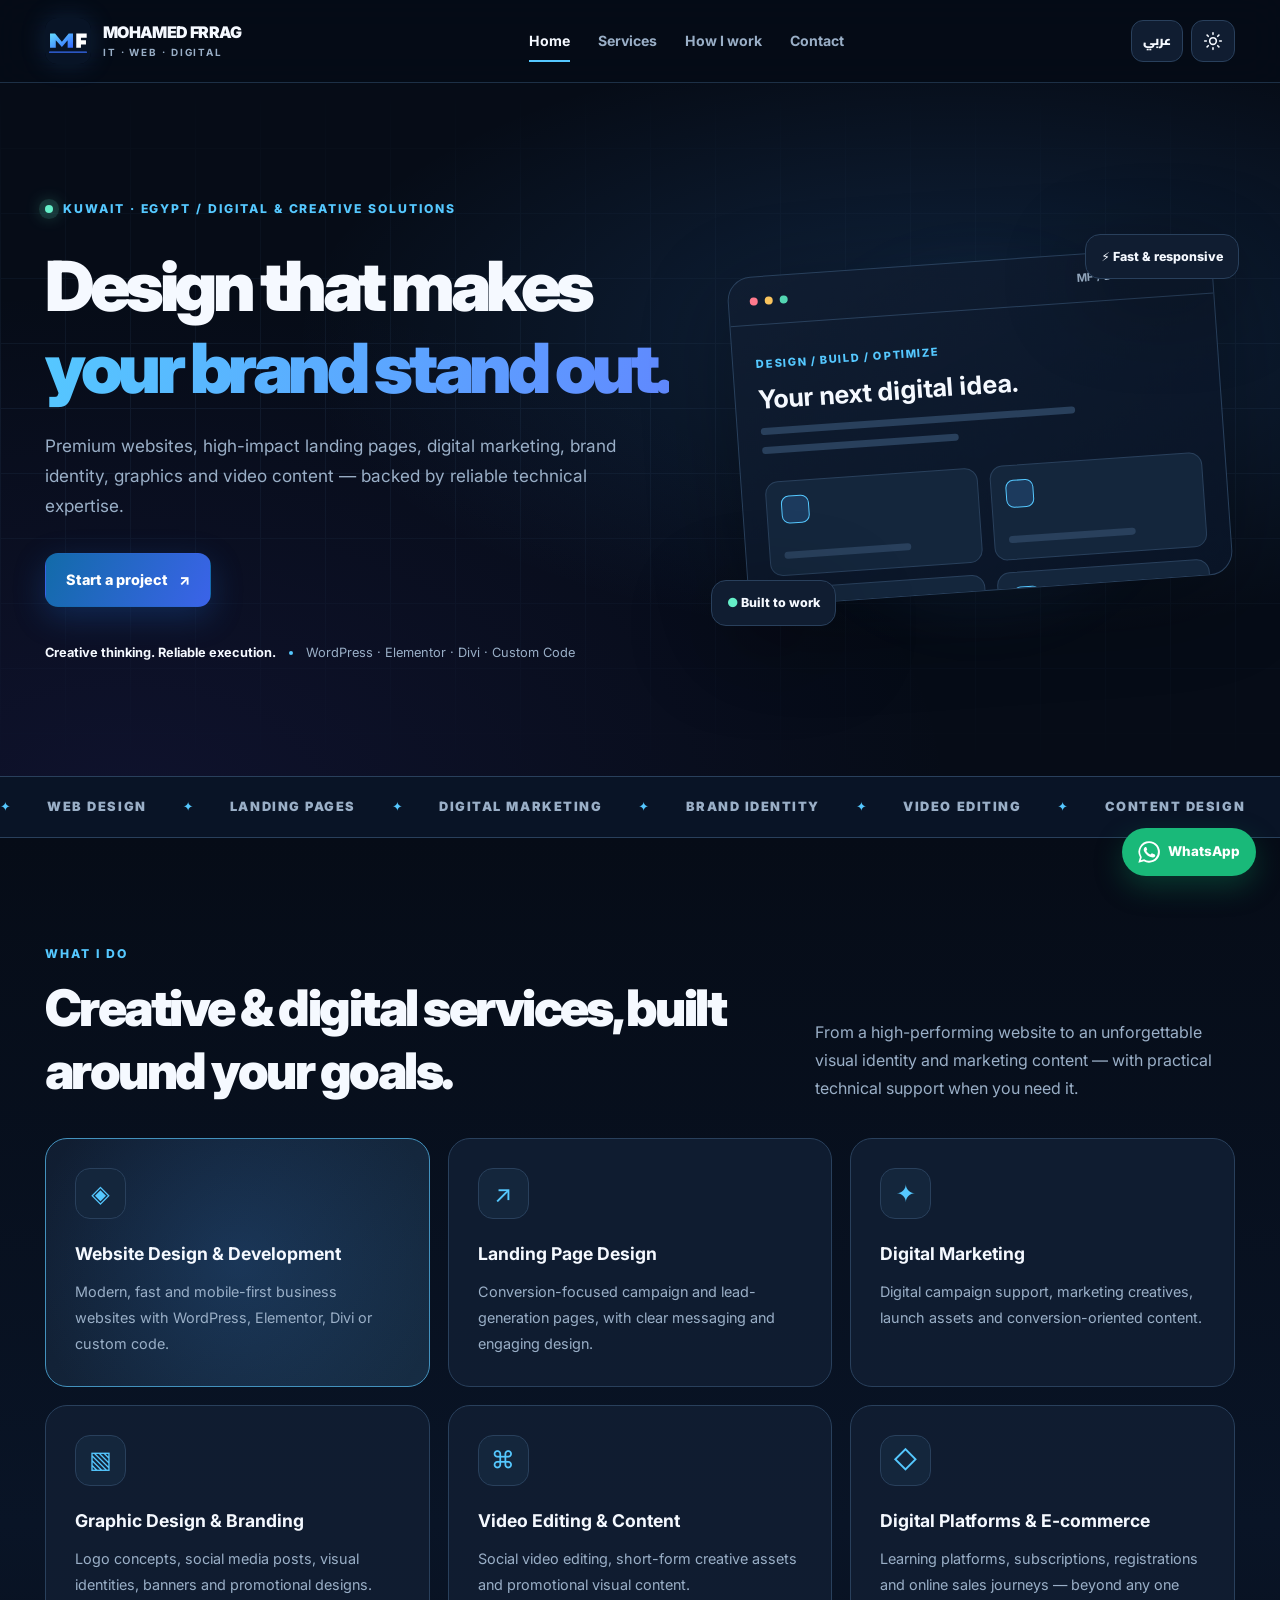
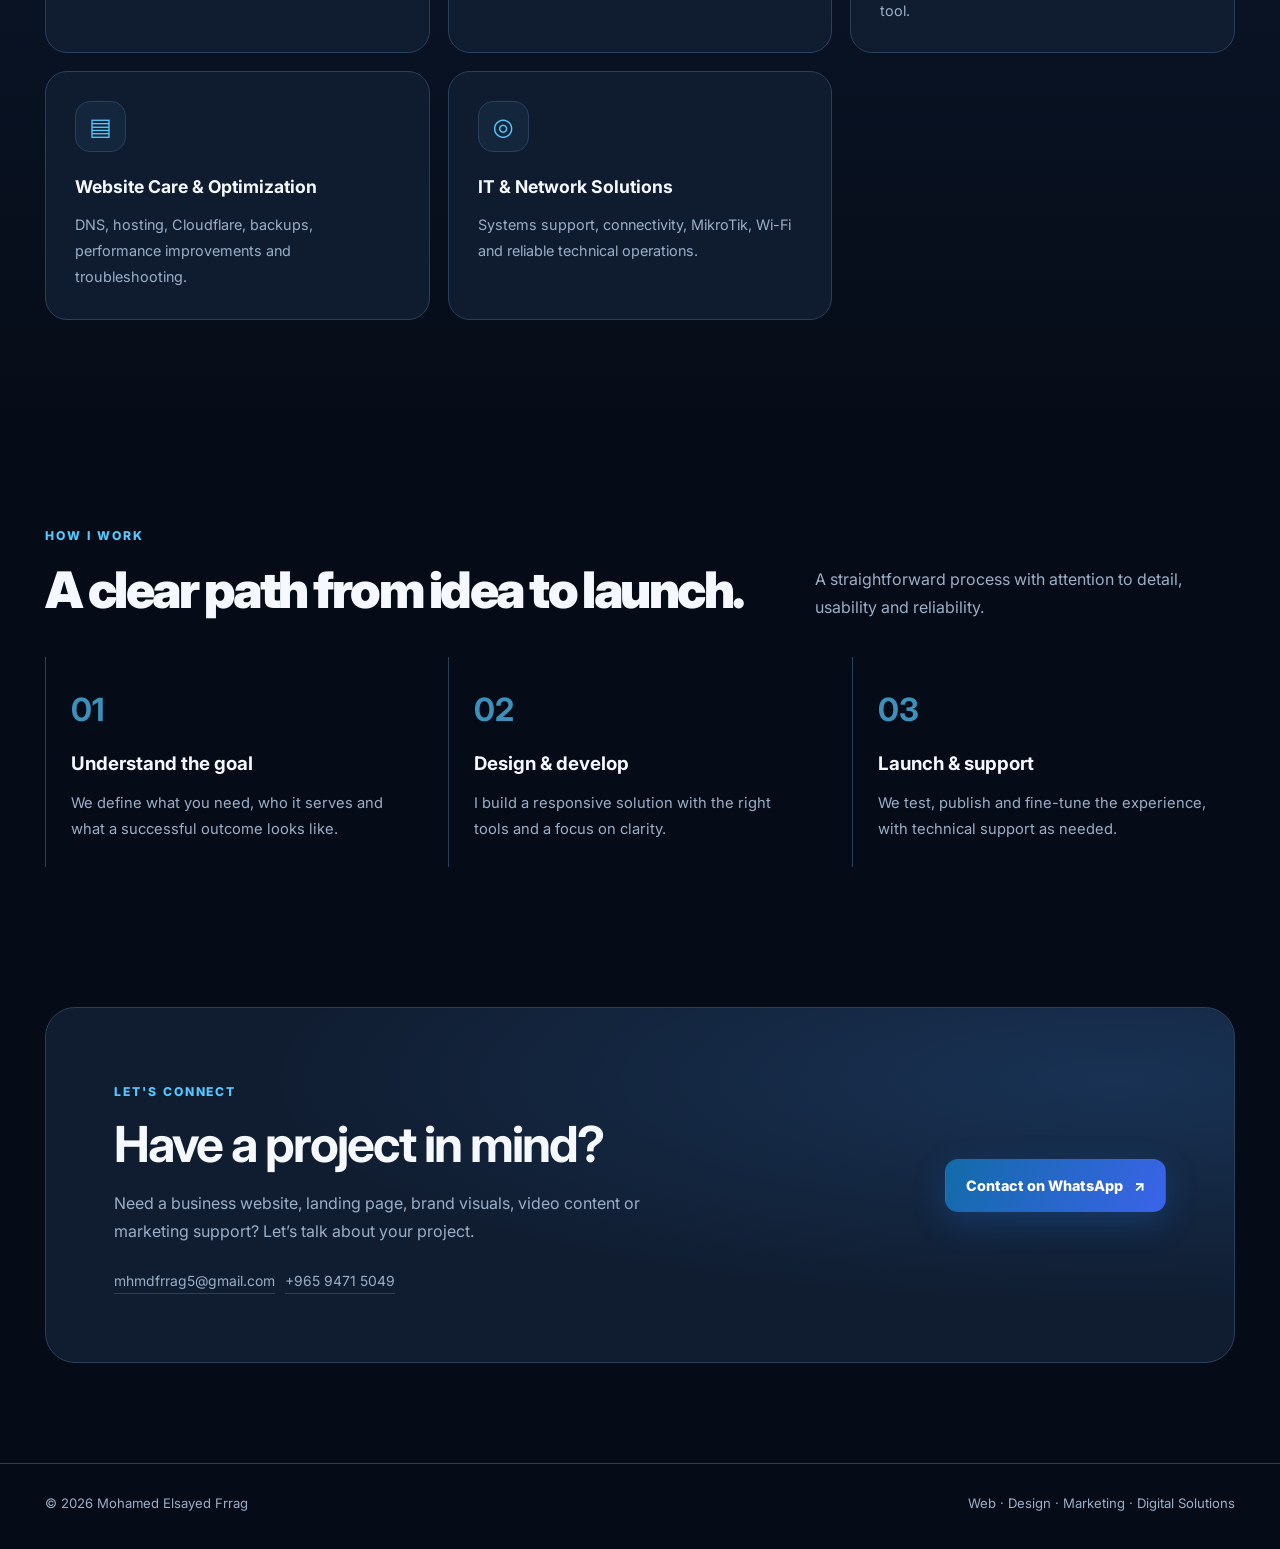
==== commit b5ddd9c5: "Update index.html" ====
--- a/index.html
+++ b/index.html
@@ -1,4 +1,5 @@
-<!doctype html><html lang="en" dir="ltr"><head><meta charset="utf-8"><meta name="viewport" content="width=device-width,initial-scale=1"><meta name="theme-color" content="#060c17"><meta name="description" content="Mohamed Frrag — website development, custom landing pages, IT and digital solutions in Kuwait."><meta property="og:title" content="Mohamed Frrag | Web & IT Solutions"><meta property="og:description" content="IT, web development and digital solutions in Kuwait."><meta property="og:type" content="website"><link rel="icon" type="image/svg+xml" href="[data-uri]"><style>
+<!DOCTYPE html>
+<html dir="ltr" lang="en"><head><meta charset="utf-8"/><meta content="width=device-width,initial-scale=1" name="viewport"/><meta content="#060c17" name="theme-color"/><meta content="Mohamed Frrag — web design, landing pages, digital marketing, branding, video editing, creative design, digital platforms and IT support. Kuwait &amp; Egypt." name="description"/><meta content="Mohamed Frrag | Web &amp; IT Solutions" property="og:title"/><meta content="IT, web development and digital solutions for clients in Kuwait &amp; Egypt." property="og:description"/><meta content="website" property="og:type"/><link href="[data-uri]" rel="icon" type="image/svg+xml"/><style>
 @import url('https://fonts.googleapis.com/css2?family=Cairo:wght@400;500;600;700;800;900&family=Inter:wght@400;500;600;700;800;900&display=swap');
 :root{color-scheme:dark;--bg:#060c17;--bg2:#091426;--surface:#101d31;--surface2:#14263c;--text:#f5f9ff;--sub:#9aafc7;--border:#29405c;--accent:#55c8ff;--accent2:#537bff;--green:#65efc8;--glow:rgba(66,154,255,.17);--shadow:0 22px 90px rgba(0,0,0,.32)}
 :root[data-theme=light]{color-scheme:light;--bg:#f5f8fe;--bg2:#eaf2fe;--surface:#fff;--surface2:#ebf3ff;--text:#122237;--sub:#506580;--border:#d3e0f2;--accent:#075eac;--accent2:#345bea;--green:#087f62;--glow:rgba(47,118,229,.12);--shadow:0 20px 70px rgba(22,61,118,.12)}
@@ -8,6 +9,8 @@
 @media(max-width:540px){.wrap{width:min(100% - 34px,1190px)}.brand-text small{font-size:.51rem}.brand img{width:41px;height:41px}.brand{gap:8px}.navtools{gap:5px}.iconbtn{min-width:39px;height:39px;padding:0 8px}.hero h1{font-size:2.75rem}.hero{padding:54px 0}.scene{min-height:310px}.visual-panel{inset:32px 7px 40px}.float-pill{font-size:.69rem;padding:8px}.float-pill.first{right:0}.float-pill.second{left:0}section{padding:72px 0}.cards{grid-template-columns:1fr}.card{min-height:0}.cta{padding-bottom:75px}.cta-panel{padding:29px}.whatsapp{right:15px;bottom:16px;padding:13px}.whatsapp span{display:none}.portfolio-hero{padding:75px 0 30px}}
 @media(prefers-reduced-motion:reduce){html{scroll-behavior:auto}*,*:before,*:after{animation:none!important;transition-duration:.01ms!important}.reveal{opacity:1;transform:none}}
 
-</style><title>Mohamed Frrag | Web & IT Solutions</title></head><body><a class="skip" href="#main" data-i18n="skip">Skip to content</a><div class="progress" id="progress"></div><header><div class="wrap topbar"><a class="brand" href="index.html"><img src="[data-uri]" alt="MF logo" width="46" height="46"><span class="brand-text">MOHAMED FRRAG<small>IT · WEB · DIGITAL</small></span></a><nav class="nav" id="nav" aria-label="Primary navigation"><a href="index.html" data-i18n="navHome">Home</a><a href="index.html#services" data-i18n="navServices">Services</a><a href="index.html#process" data-i18n="navProcess">Process</a><a href="portfolio.html" data-i18n="navPortfolio">Portfolio & CV</a><a href="index.html#contact" data-i18n="navContact">Contact</a></nav><div class="navtools"><button class="iconbtn langbtn" type="button" id="langBtn" aria-label="Change language">عربي</button><button class="iconbtn" type="button" id="themeBtn" aria-label="Toggle light dark mode"></button><button class="iconbtn menu-btn" type="button" id="menuBtn" aria-controls="nav" aria-expanded="false" aria-label="Open menu"><svg viewBox="0 0 24 24"><path d="M4 7h16M4 12h16M4 17h16"/></svg></button></div></div></header><main id="main"><section class="hero" id="home"><div class="wrap hero-grid"><div class="reveal"><span class="eyebrow"><i class="signal"></i><span data-i18n="eyebrow">KUWAIT-BASED · DIGITAL SOLUTIONS</span></span><h1><span data-i18n="hero1">Ideas into</span><br><span class="gradient" data-i18n="hero2">digital experiences.</span></h1><p class="lead" data-i18n="heroDesc">Modern websites, conversion-focused landing pages, digital platforms and reliable IT solutions — carefully built around your goals.</p><div class="actions"><a class="btn primary" href="https://wa.me/96594715049?text=Hi%20Mohamed%2C%20I%20want%20to%20discuss%20a%20project." target="_blank" rel="noopener noreferrer"><span data-i18n="startProject">Start a project</span><span class="arrow">↗</span></a><a class="btn ghost" href="portfolio.html"><span data-i18n="seePortfolio">Explore my portfolio</span> <span class="arrow">↗</span></a></div><div class="socialline"><b data-i18n="focus">Focused on practical solutions</b><span class="sep"></span> WordPress · Elementor · Divi · Custom Code</div></div><div class="scene reveal delay2" aria-label="Illustration of digital service dashboard"><div class="scene-glow"></div><div class="visual-panel"><div class="visual-header"><i></i><i></i><i></i><span>mohamedfrrag.github.io</span></div><div class="visual-content"><span class="preview-kicker">DESIGN / BUILD / OPTIMIZE</span><h3 data-i18n="panelTitle">Your next digital idea.</h3><div class="fake-line"></div><div class="fake-line short"></div><div class="fake-grid"><div class="fake-tile"></div><div class="fake-tile"></div><div class="fake-tile"></div><div class="fake-tile"></div></div></div></div><span class="float-pill first">⚡ <span data-i18n="pill1">Fast & responsive</span></span><span class="float-pill second"><span class="glow-dot">●</span> <span data-i18n="pill2">Built to work</span></span></div></div></section><div class="ticker" aria-hidden="true"><div class="ticker-track"><span>WEBSITE DEVELOPMENT</span><span>LANDING PAGES</span><span>DIGITAL PLATFORMS</span><span>IT SOLUTIONS</span><span>WORDPRESS</span><span>NETWORKING</span><span>WEBSITE DEVELOPMENT</span><span>LANDING PAGES</span><span>DIGITAL PLATFORMS</span><span>IT SOLUTIONS</span><span>WORDPRESS</span><span>NETWORKING</span></div></div><section class="services" id="services"><div class="wrap"><div class="section-top reveal"><div><span class="eyebrow" data-i18n="servicesLabel">WHAT I DO</span><h2 data-i18n="servicesTitle">Services that move<br>your business forward.</h2></div><p data-i18n="servicesDesc">From your first landing page to ongoing technical operations: one place for practical, scalable solutions.</p></div><div class="cards"><article class="card reveal"><span class="card-icon" aria-hidden="true">◈</span><h3 data-i18n="s1h"></h3><p data-i18n="s1p"></p></article><article class="card reveal"><span class="card-icon" aria-hidden="true">↗</span><h3 data-i18n="s2h"></h3><p data-i18n="s2p"></p></article><article class="card reveal"><span class="card-icon" aria-hidden="true">⌘</span><h3 data-i18n="s3h"></h3><p data-i18n="s3p"></p></article><article class="card reveal"><span class="card-icon" aria-hidden="true">◇</span><h3 data-i18n="s4h"></h3><p data-i18n="s4p"></p></article><article class="card reveal"><span class="card-icon" aria-hidden="true">▤</span><h3 data-i18n="s5h"></h3><p data-i18n="s5p"></p></article><article class="card reveal"><span class="card-icon" aria-hidden="true">◎</span><h3 data-i18n="s6h"></h3><p data-i18n="s6p"></p></article></div></div></section><section id="process"><div class="wrap"><div class="section-top reveal"><div><span class="eyebrow" data-i18n="processLabel">HOW I WORK</span><h2 data-i18n="processTitle">A clear path from idea to launch.</h2></div><p data-i18n="processDesc">A straightforward process with attention to detail, usability and reliability.</p></div><div class="workflow"><div class="step reveal"><b>01</b><h3 data-i18n="step1"></h3><p data-i18n="step1d"></p></div><div class="step reveal delay1"><b>02</b><h3 data-i18n="step2"></h3><p data-i18n="step2d"></p></div><div class="step reveal delay2"><b>03</b><h3 data-i18n="step3"></h3><p data-i18n="step3d"></p></div></div></div></section><section class="cta" id="contact"><div class="wrap"><div class="cta-panel reveal"><div><span class="eyebrow" data-i18n="contactLabel">LET'S CONNECT</span><h2 data-i18n="contactTitle">Have a project in mind?</h2><p data-i18n="contactDesc">Tell me what you need — a website, landing page, ongoing support, or a technical solution. Let's talk about the right approach.</p><div class="links"><a href="mailto:mhmdfrrag5@gmail.com">mhmdfrrag5@gmail.com</a><a href="tel:+96594715049">+965 9471 5049</a><a href="portfolio.html" data-i18n="portfolioLink">Portfolio & CV ↗</a></div></div><a class="btn primary" href="https://wa.me/96594715049?text=Hi%20Mohamed%2C%20I%20have%20a%20project%20to%20discuss." target="_blank" rel="noopener noreferrer"><span data-i18n="contactWA">Contact on WhatsApp</span> ↗</a></div></div></section></main><footer><div class="wrap footer-grid"><span>© <span id="year"></span> Mohamed Elsayed Frrag</span><span data-i18n="footer">Made for clarity, performance & real solutions</span><a href="https://github.com/mohamedfrrag" target="_blank" rel="noopener noreferrer">GitHub ↗</a></div></footer><a class="whatsapp" href="https://wa.me/96594715049?text=Hello%20Mohamed%2C%20I%20would%20like%20to%20discuss%20a%20project." target="_blank" rel="noopener noreferrer" aria-label="Contact Mohamed on WhatsApp"><svg viewBox="0 0 32 32" aria-hidden="true"><path d="M16 .5A15.3 15.3 0 0 0 2.8 23.6L.5 31.5l8.1-2.1A15.5 15.5 0 1 0 16 .5Zm0 28.2a12.8 12.8 0 0 1-6.5-1.8l-.5-.3-4.8 1.3 1.3-4.6-.3-.5A12.9 12.9 0 1 1 16 28.7Zm7.1-9.7c-.4-.2-2.2-1.1-2.6-1.2-.3-.1-.6-.2-.8.2-.2.4-1 1.2-1.2 1.4-.2.2-.4.3-.8.1-.5-.3-1.8-.7-3.3-2.1-1.2-1-2-2.3-2.2-2.7-.2-.4 0-.6.2-.8l.6-.7.3-.5c.1-.2 0-.5 0-.7s-.8-1.9-1.1-2.6c-.3-.7-.6-.6-.8-.6h-.7c-.3 0-.7.1-1 .5-.4.4-1.4 1.4-1.4 3.3s1.5 3.8 1.7 4.1c.2.3 3 4.6 7.3 6.3 1 .4 1.8.6 2.4.8 1 .3 1.9.2 2.6.1.8-.1 2.2-.9 2.5-1.8.3-.9.3-1.7.2-1.8-.1-.2-.3-.3-.7-.5Z"/></svg><span data-i18n="whatsapp">WhatsApp</span></a><script>
-(()=>{'use strict';const I={"en":{"skip":"Skip to content","navHome":"Home","navServices":"Services","navProcess":"How I work","navPortfolio":"Portfolio & CV","navContact":"Contact","footer":"Designed for clarity, performance & real solutions","whatsapp":"WhatsApp","eyebrow":"KUWAIT-BASED · DIGITAL SOLUTIONS","hero1":"Ideas into","hero2":"digital experiences.","heroDesc":"Modern websites, conversion-focused landing pages, digital platforms and reliable IT solutions — carefully built around your goals.","startProject":"Start a project","seePortfolio":"Explore my portfolio","focus":"Focused on practical solutions","panelTitle":"Your next digital idea.","pill1":"Fast & responsive","pill2":"Built to work","servicesLabel":"WHAT I DO","servicesTitle":"Services that move your business forward.","servicesDesc":"From your first landing page to ongoing technical operations: one place for practical, scalable solutions.","s1h":"Website design & development","s1p":"Business websites and tailored experiences with WordPress, Elementor, Divi or custom HTML/CSS.","s2h":"Landing pages that convert","s2p":"Purpose-built landing pages for campaigns, leads, registrations and service launches.","s3h":"Digital platforms & workflows","s3p":"Learning systems, online stores, customer journeys and business platforms — not limited to WooCommerce.","s4h":"Website maintenance & speed","s4p":"Hosting, DNS, Cloudflare, backups, performance optimization and issue resolution.","s5h":"IT systems & technical support","s5p":"Windows administration, software, devices, troubleshooting and technical operations.","s6h":"Networking & security systems","s6p":"LAN, Wi-Fi, MikroTik, routers, CCTV and access-control systems.","processLabel":"HOW I WORK","processTitle":"A clear path from idea to launch.","processDesc":"A straightforward process with attention to detail, usability and reliability.","step1":"Understand the goal","step1d":"We define what you need, who it serves and what a successful outcome looks like.","step2":"Design & develop","step2d":"I build a responsive solution with the right tools and a focus on clarity.","step3":"Launch & support","step3d":"We test, publish and fine-tune the experience, with technical support as needed.","contactLabel":"LET'S CONNECT","contactTitle":"Have a project in mind?","contactDesc":"Tell me what you need — a website, landing page, ongoing support, or a technical solution. Let's talk about the right approach.","portfolioLink":"Portfolio & CV ↗","contactWA":"Contact on WhatsApp","portfolioTag":"PORTFOLIO / EXPERIENCE","portfolioTitle":"The experience behind the work.","portfolioDesc":"I'm Mohamed Elsayed Frrag, an IT systems and digital operations professional based in Kuwait. I connect dependable technical operations with practical digital experiences.","downloadCV":"Download CV","hireMe":"Get in touch","kuwait":"Based in Kuwait","role":"IT Systems & Digital Operations","webRole":"Web Solutions","careerTag":"CAREER","careerTitle":"Professional experience","present":"Present","job1":"IT & Technical Operations Specialist","job1d":"Managing websites, landing pages, online learning and customer platforms, hosting, technical troubleshooting and IT operations.","job2":"System Administrator","job2d":"Windows systems, LAN/Wi-Fi, MikroTik, technical support, CCTV and access-control infrastructure.","job3":"Technical Support","job3company":"Dr. Ehab Saad Pharmacies · Egypt","job3d":"Devices and software setup, maintenance, updates, networking assistance and troubleshooting.","workTitle":"Selected project case studies","workDesc":"Real project screenshots, verified links and outcomes will be added here. No fictional client projects.","skillsTitle":"Tools & expertise","educationTitle":"Education","degree":"Bachelor’s Degree in Computer Science","connectTitle":"Let's collaborate","connectDesc":"For job opportunities or project discussions, reach out directly."},"ar":{"skip":"انتقل للمحتوى","navHome":"الرئيسية","navServices":"الخدمات","navProcess":"طريقة العمل","navPortfolio":"أعمالي وسيرتي","navContact":"التواصل","footer":"تصميم يركز على الوضوح والأداء والحلول الفعلية","whatsapp":"واتساب","eyebrow":"الكويت · حلول رقمية متكاملة","hero1":"حوّل فكرتك إلى","hero2":"تجربة رقمية مميزة.","heroDesc":"مواقع عصرية وصفحات هبوط موجهة لتحقيق النتائج ومنصات رقمية وحلول تقنية موثوقة — مصممة لتناسب أهداف مشروعك.","startProject":"ابدأ مشروعك","seePortfolio":"تصفح أعمالي وسيرتي","focus":"حلول عملية تناسب احتياجك","panelTitle":"فكرتك الرقمية القادمة.","pill1":"سريع ومتجاوب","pill2":"حلول تعمل بثبات","servicesLabel":"ماذا أقدم؟","servicesTitle":"خدمات تساعد مشروعك على التطور.","servicesDesc":"من أول صفحة هبوط إلى إدارة التشغيل التقني؛ حلول مرنة قابلة للتطوير في مكان واحد.","s1h":"تصميم وتطوير المواقع","s1p":"مواقع أعمال وتجارب مخصصة باستخدام ووردبريس وإليمنتور وDivi أو HTML وCSS حسب المشروع.","s2h":"صفحات هبوط احترافية","s2p":"صفحات مخصصة للحملات الإعلانية وجذب العملاء والتسجيل وإطلاق الخدمات.","s3h":"المنصات الرقمية والأنظمة","s3p":"منصات التعليم والمتاجر ومسارات العملاء وأنظمة الأعمال، بدون التقيد بووكومرس فقط.","s4h":"صيانة المواقع وتحسين الأداء","s4p":"الاستضافة وDNS وCloudflare والنسخ الاحتياطي والسرعة وحل مشكلات المواقع.","s5h":"الدعم الفني وإدارة الأنظمة","s5p":"إدارة Windows والأجهزة والبرمجيات وحل المشكلات والتشغيل التقني.","s6h":"الشبكات وأنظمة المراقبة","s6p":"الشبكات والواي فاي وMikroTik والراوترات وكاميرات المراقبة والتحكم في الدخول.","processLabel":"طريقة العمل","processTitle":"من الفكرة إلى الإطلاق بخطوات واضحة.","processDesc":"تنفيذ منظم يهتم بالتفاصيل وسهولة الاستخدام والاستقرار التقني.","step1":"نفهم الهدف","step1d":"نحدد احتياجك والجمهور المستهدف والنتيجة المطلوبة من المشروع.","step2":"نصمم وننفذ","step2d":"أطوّر حلًا متجاوبًا بالأدوات المناسبة مع الاهتمام بتجربة الاستخدام.","step3":"نطلق وندعم","step3d":"نختبر وننشر ونحسن التجربة، مع الدعم التقني حسب الحاجة.","contactLabel":"تواصل معي","contactTitle":"عندك فكرة مشروع؟","contactDesc":"احكيلي محتاج موقع أو صفحة هبوط أو دعم فني أو حل تقني، ونتناقش في أنسب طريقة للتنفيذ.","portfolioLink":"الأعمال والسيرة الذاتية ↗","contactWA":"تواصل عبر واتساب","portfolioTag":"الملف الشخصي والخبرات","portfolioTitle":"الخبرة اللي ورا كل مشروع.","portfolioDesc":"أنا محمد السيد فراج، متخصص في أنظمة تقنية المعلومات والعمليات الرقمية في الكويت، أجمع بين التشغيل التقني الموثوق وتطوير تجارب رقمية عملية.","downloadCV":"تحميل السيرة الذاتية","hireMe":"تواصل معي","kuwait":"مقيم في الكويت","role":"أنظمة تقنية المعلومات والعمليات الرقمية","webRole":"حلول الويب","careerTag":"المسيرة المهنية","careerTitle":"الخبرة العملية","present":"الآن","job1":"أخصائي تقنية المعلومات والعمليات الفنية","job1d":"إدارة المواقع وصفحات الهبوط ومنصات التعليم والعملاء والاستضافة وحل المشكلات والتشغيل التقني.","job2":"مسؤول أنظمة","job2d":"إدارة أنظمة Windows والشبكات وMikroTik والدعم الفني والكاميرات وأنظمة التحكم بالدخول.","job3":"دعم فني","job3company":"صيدليات د. إيهاب سعد · مصر","job3d":"إعداد وصيانة الأجهزة والبرامج والتحديثات والمساعدة في الشبكات وحل الأعطال.","workTitle":"نماذج مشاريع مختارة","workDesc":"هنضيف هنا صور المشاريع الحقيقية وروابطها ونتائجها بعد توثيقها، بدون مشروعات أو عملاء وهميين.","skillsTitle":"المهارات والأدوات","educationTitle":"التعليم","degree":"بكالوريوس علوم الحاسب","connectTitle":"خلينا نتعاون","connectDesc":"لفرص العمل أو مناقشة مشاريع جديدة، تواصل معي مباشرة."}};const root=document.documentElement;let lang='en',theme='dark';try{lang=localStorage.getItem('mf-lang')==='ar'?'ar':'en';theme=localStorage.getItem('mf-theme')||'dark'}catch(e){}const sun='<svg viewBox="0 0 24 24" aria-hidden="true"><circle cx="12" cy="12" r="4"/><path d="M12 2v2m0 16v2M4.93 4.93l1.42 1.42m11.3 11.3 1.42 1.42M2 12h2m16 0h2M4.93 19.07l1.42-1.42m11.3-11.3 1.42-1.42"/></svg>';const moon='<svg viewBox="0 0 24 24" aria-hidden="true"><path d="M20 15.3A8.5 8.5 0 0 1 8.7 4a8.5 8.5 0 1 0 11.3 11.3Z"/></svg>';function render(){root.lang=lang;root.dir=lang==='ar'?'rtl':'ltr';root.dataset.theme=theme;document.querySelectorAll('[data-i18n]').forEach(el=>{const val=I[lang][el.dataset.i18n];if(val!==undefined)el.textContent=val});document.getElementById('langBtn').textContent=lang==='en'?'عربي':'EN';const t=document.getElementById('themeBtn');t.innerHTML=theme==='dark'?sun:moon;t.setAttribute('aria-label',theme==='dark'?'Switch to light mode':'Switch to dark mode');document.querySelector('meta[name="theme-color"]').content=theme==='dark'?'#060c17':'#f5f8fe';document.querySelectorAll('.nav a').forEach(a=>{a.removeAttribute('aria-current');const page=location.pathname.split('/').pop()||'index.html';if((page==='portfolio.html'&&a.getAttribute('href')==='portfolio.html')||(page==='index.html'&&a.getAttribute('href')==='index.html'))a.setAttribute('aria-current','page')})}document.getElementById('langBtn').addEventListener('click',()=>{lang=lang==='en'?'ar':'en';try{localStorage.setItem('mf-lang',lang)}catch(e){}render()});document.getElementById('themeBtn').addEventListener('click',()=>{theme=theme==='dark'?'light':'dark';try{localStorage.setItem('mf-theme',theme)}catch(e){}render()});document.getElementById('year').textContent=new Date().getFullYear();const menu=document.getElementById('menuBtn'),nav=document.getElementById('nav');menu.addEventListener('click',()=>{const open=nav.classList.toggle('is-open');menu.setAttribute('aria-expanded',String(open))});nav.querySelectorAll('a').forEach(a=>a.addEventListener('click',()=>{nav.classList.remove('is-open');menu.setAttribute('aria-expanded','false')}));const nodes=document.querySelectorAll('.reveal');if('IntersectionObserver'in window){const obs=new IntersectionObserver(entries=>{entries.forEach(e=>{if(e.isIntersecting){e.target.classList.add('visible');obs.unobserve(e.target)}})},{threshold:.08});nodes.forEach(n=>obs.observe(n))}else nodes.forEach(n=>n.classList.add('visible'));const progress=document.getElementById('progress');let queued=false;window.addEventListener('scroll',()=>{if(queued)return;queued=true;requestAnimationFrame(()=>{const max=document.documentElement.scrollHeight-innerHeight;progress.style.transform='scaleX('+(max>0?scrollY/max:0)+')';queued=false})},{passive:true});document.querySelectorAll('.card').forEach(card=>card.addEventListener('pointermove',e=>{const r=card.getBoundingClientRect();card.style.setProperty('--mx',((e.clientX-r.left)/r.width*100)+'%');card.style.setProperty('--my',((e.clientY-r.top)/r.height*100)+'%')}));render()})();
-</script></body></html>+
+.card:first-child{border-color:color-mix(in srgb,var(--accent) 60%,var(--border));background:linear-gradient(130deg,var(--surface),color-mix(in srgb,var(--accent) 9%,var(--surface)))}.card:first-child:before{opacity:.9}.card-icon{transition:transform .4s ease,filter .4s ease}.card:hover .card-icon{transform:rotate(-9deg) scale(1.22);filter:drop-shadow(0 0 12px var(--accent))}.brand img{transition:transform .6s cubic-bezier(.2,.8,.2,1)}.brand:hover img{transform:rotate(-7deg) scale(1.08)}
+</style><title>Mohamed Frrag | Web &amp; IT Solutions</title></head><body><a class="skip" data-i18n="skip" href="#main">Skip to content</a><div class="progress" id="progress"></div><header><div class="wrap topbar"><a aria-label="Mohamed Frrag — Home" class="brand" href="index.html"><img alt="MF logo" height="46" src="[data-uri]" width="46"/><span class="brand-text">MOHAMED FRRAG<small>IT · WEB · DIGITAL</small></span></a><nav aria-label="Primary navigation" class="nav" id="nav"><a data-i18n="navHome" href="index.html">Home</a><a data-i18n="navServices" href="index.html#services">Services</a><a data-i18n="navProcess" href="index.html#process">Process</a><a data-i18n="navContact" href="index.html#contact">Contact</a></nav><div class="navtools"><button aria-label="Change language" class="iconbtn langbtn" id="langBtn" type="button">عربي</button><button aria-label="Toggle light dark mode" class="iconbtn" id="themeBtn" type="button"></button><button aria-controls="nav" aria-expanded="false" aria-label="Open menu" class="iconbtn menu-btn" id="menuBtn" type="button"><svg viewbox="0 0 24 24"><path d="M4 7h16M4 12h16M4 17h16"></path></svg></button></div></div></header><main id="main"><section class="hero" id="home"><div class="wrap hero-grid"><div class="reveal"><span class="eyebrow"><i class="signal"></i><span data-i18n="eyebrow">KUWAIT-BASED · DIGITAL SOLUTIONS</span></span><h1><span data-i18n="hero1">Ideas into</span><br/><span class="gradient" data-i18n="hero2">digital experiences.</span></h1><p class="lead" data-i18n="heroDesc">Modern websites, conversion-focused landing pages, digital platforms and reliable IT solutions — carefully built around your goals.</p><div class="actions"><a class="btn primary" href="https://wa.me/96594715049?text=Hi%20Mohamed%2C%20I%20want%20to%20discuss%20a%20project." rel="noopener noreferrer" target="_blank"><span data-i18n="startProject">Start a project</span><span class="arrow">↗</span></a></div><div class="socialline"><b data-i18n="focus">Focused on practical solutions</b><span class="sep"></span> WordPress · Elementor · Divi · Custom Code</div></div><div aria-label="Illustration of digital service dashboard" class="scene reveal delay2"><div class="scene-glow"></div><div class="visual-panel"><div class="visual-header"><i></i><i></i><i></i><span>MF / DIGITAL STUDIO</span></div><div class="visual-content"><span class="preview-kicker">DESIGN / BUILD / OPTIMIZE</span><h3 data-i18n="panelTitle">Your next digital idea.</h3><div class="fake-line"></div><div class="fake-line short"></div><div class="fake-grid"><div class="fake-tile"></div><div class="fake-tile"></div><div class="fake-tile"></div><div class="fake-tile"></div></div></div></div><span class="float-pill first">⚡ <span data-i18n="pill1">Fast &amp; responsive</span></span><span class="float-pill second"><span class="glow-dot">●</span> <span data-i18n="pill2">Built to work</span></span></div></div></section><div aria-hidden="true" class="ticker"><div class="ticker-track"><span>WEB DESIGN</span><span>LANDING PAGES</span><span>DIGITAL MARKETING</span><span>BRAND IDENTITY</span><span>VIDEO EDITING</span><span>CONTENT DESIGN</span><span>WEB DESIGN</span><span>LANDING PAGES</span><span>DIGITAL MARKETING</span><span>BRAND IDENTITY</span><span>VIDEO EDITING</span><span>CONTENT DESIGN</span></div></div><section class="services" id="services"><div class="wrap"><div class="section-top reveal"><div><span class="eyebrow" data-i18n="servicesLabel">WHAT I DO</span><h2 data-i18n="servicesTitle">Services that move<br/>your business forward.</h2></div><p data-i18n="servicesDesc">From your first landing page to ongoing technical operations: one place for practical, scalable solutions.</p></div><div class="cards"><article class="card reveal"><span aria-hidden="true" class="card-icon">◈</span><h3 data-i18n="s1h"></h3><p data-i18n="s1p"></p></article><article class="card reveal"><span aria-hidden="true" class="card-icon">↗</span><h3 data-i18n="s2h"></h3><p data-i18n="s2p"></p></article><article class="card reveal"><span aria-hidden="true" class="card-icon">✦</span><h3 data-i18n="s3h"></h3><p data-i18n="s3p"></p></article><article class="card reveal"><span aria-hidden="true" class="card-icon">▧</span><h3 data-i18n="s4h"></h3><p data-i18n="s4p"></p></article><article class="card reveal"><span aria-hidden="true" class="card-icon">⌘</span><h3 data-i18n="s5h"></h3><p data-i18n="s5p"></p></article><article class="card reveal"><span aria-hidden="true" class="card-icon">◇</span><h3 data-i18n="s6h"></h3><p data-i18n="s6p"></p></article><article class="card reveal"><span aria-hidden="true" class="card-icon">▤</span><h3 data-i18n="s7h"></h3><p data-i18n="s7p"></p></article><article class="card reveal"><span aria-hidden="true" class="card-icon">◎</span><h3 data-i18n="s8h"></h3><p data-i18n="s8p"></p></article></div></div></section><section id="process"><div class="wrap"><div class="section-top reveal"><div><span class="eyebrow" data-i18n="processLabel">HOW I WORK</span><h2 data-i18n="processTitle">A clear path from idea to launch.</h2></div><p data-i18n="processDesc">A straightforward process with attention to detail, usability and reliability.</p></div><div class="workflow"><div class="step reveal"><b>01</b><h3 data-i18n="step1"></h3><p data-i18n="step1d"></p></div><div class="step reveal delay1"><b>02</b><h3 data-i18n="step2"></h3><p data-i18n="step2d"></p></div><div class="step reveal delay2"><b>03</b><h3 data-i18n="step3"></h3><p data-i18n="step3d"></p></div></div></div></section><section class="cta" id="contact"><div class="wrap"><div class="cta-panel reveal"><div><span class="eyebrow" data-i18n="contactLabel">LET'S CONNECT</span><h2 data-i18n="contactTitle">Have a project in mind?</h2><p data-i18n="contactDesc">Tell me what you need — a website, landing page, ongoing support, or a technical solution. Let's talk about the right approach.</p><div class="links"><a href="mailto:mhmdfrrag5@gmail.com">mhmdfrrag5@gmail.com</a><a href="tel:+96594715049">+965 9471 5049</a></div></div><a class="btn primary" href="https://wa.me/96594715049?text=Hi%20Mohamed%2C%20I%20have%20a%20project%20to%20discuss." rel="noopener noreferrer" target="_blank"><span data-i18n="contactWA">Contact on WhatsApp</span> ↗</a></div></div></section></main><footer><div class="wrap footer-grid"><span>© <span id="year"></span> Mohamed Elsayed Frrag</span><span data-i18n="footer">Made for clarity, performance &amp; real solutions</span></div></footer><a aria-label="Contact Mohamed on WhatsApp" class="whatsapp" href="https://wa.me/96594715049?text=Hello%20Mohamed%2C%20I%20would%20like%20to%20discuss%20a%20project." rel="noopener noreferrer" target="_blank"><svg aria-hidden="true" viewbox="0 0 32 32"><path d="M16 .5A15.3 15.3 0 0 0 2.8 23.6L.5 31.5l8.1-2.1A15.5 15.5 0 1 0 16 .5Zm0 28.2a12.8 12.8 0 0 1-6.5-1.8l-.5-.3-4.8 1.3 1.3-4.6-.3-.5A12.9 12.9 0 1 1 16 28.7Zm7.1-9.7c-.4-.2-2.2-1.1-2.6-1.2-.3-.1-.6-.2-.8.2-.2.4-1 1.2-1.2 1.4-.2.2-.4.3-.8.1-.5-.3-1.8-.7-3.3-2.1-1.2-1-2-2.3-2.2-2.7-.2-.4 0-.6.2-.8l.6-.7.3-.5c.1-.2 0-.5 0-.7s-.8-1.9-1.1-2.6c-.3-.7-.6-.6-.8-.6h-.7c-.3 0-.7.1-1 .5-.4.4-1.4 1.4-1.4 3.3s1.5 3.8 1.7 4.1c.2.3 3 4.6 7.3 6.3 1 .4 1.8.6 2.4.8 1 .3 1.9.2 2.6.1.8-.1 2.2-.9 2.5-1.8.3-.9.3-1.7.2-1.8-.1-.2-.3-.3-.7-.5Z"></path></svg><span data-i18n="whatsapp">WhatsApp</span></a><script>
+(()=>{'use strict';const I={"en":{"skip":"Skip to content","navHome":"Home","navServices":"Services","navProcess":"How I work","navPortfolio":"Portfolio & CV","navContact":"Contact","footer":"Web · Design · Marketing · Digital Solutions","whatsapp":"WhatsApp","eyebrow":"KUWAIT · EGYPT  /  DIGITAL & CREATIVE SOLUTIONS","hero1":"Design that makes","hero2":"your brand stand out.","heroDesc":"Premium websites, high-impact landing pages, digital marketing, brand identity, graphics and video content — backed by reliable technical expertise.","startProject":"Start a project","seePortfolio":"Explore my portfolio","focus":"Creative thinking. Reliable execution.","panelTitle":"Your next digital idea.","pill1":"Fast & responsive","pill2":"Built to work","servicesLabel":"WHAT I DO","servicesTitle":"Creative & digital services, built around your goals.","servicesDesc":"From a high-performing website to an unforgettable visual identity and marketing content — with practical technical support when you need it.","s1h":"Website Design & Development","s1p":"Modern, fast and mobile-first business websites with WordPress, Elementor, Divi or custom code.","s2h":"Landing Page Design","s2p":"Conversion-focused campaign and lead-generation pages, with clear messaging and engaging design.","s3h":"Digital Marketing","s3p":"Digital campaign support, marketing creatives, launch assets and conversion-oriented content.","s4h":"Graphic Design & Branding","s4p":"Logo concepts, social media posts, visual identities, banners and promotional designs.","s5h":"Video Editing & Content","s5p":"Social video editing, short-form creative assets and promotional visual content.","s6h":"Digital Platforms & E-commerce","s6p":"Learning platforms, subscriptions, registrations and online sales journeys — beyond any one tool.","processLabel":"HOW I WORK","processTitle":"A clear path from idea to launch.","processDesc":"A straightforward process with attention to detail, usability and reliability.","step1":"Understand the goal","step1d":"We define what you need, who it serves and what a successful outcome looks like.","step2":"Design & develop","step2d":"I build a responsive solution with the right tools and a focus on clarity.","step3":"Launch & support","step3d":"We test, publish and fine-tune the experience, with technical support as needed.","contactLabel":"LET'S CONNECT","contactTitle":"Have a project in mind?","contactDesc":"Need a business website, landing page, brand visuals, video content or marketing support? Let’s talk about your project.","portfolioLink":"Portfolio & CV ↗","contactWA":"Contact on WhatsApp","portfolioTag":"PORTFOLIO / EXPERIENCE","portfolioTitle":"The experience behind the work.","portfolioDesc":"I’m Mohamed Elsayed Frrag, working across IT systems and digital operations for clients and teams in Kuwait and Egypt.","downloadCV":"Download CV","hireMe":"Get in touch","kuwait":"Kuwait · Egypt","role":"IT Systems & Digital Operations","webRole":"Web Solutions","careerTag":"CAREER","careerTitle":"Professional experience","present":"Present","job1":"IT & Technical Operations Specialist","job1d":"Managing websites, landing pages, online learning and customer platforms, hosting, technical troubleshooting and IT operations.","job2":"System Administrator","job2d":"Windows systems, LAN/Wi-Fi, MikroTik, technical support, CCTV and access-control infrastructure.","job3":"Technical Support","job3company":"Dr. Ehab Saad Pharmacies · Egypt","job3d":"Devices and software setup, maintenance, updates, networking assistance and troubleshooting.","workTitle":"Selected project case studies","workDesc":"Real project screenshots, verified links and outcomes will be added here. No fictional client projects.","skillsTitle":"Tools & expertise","educationTitle":"Education","degree":"Bachelor’s Degree in Computer Science","connectTitle":"Let's collaborate","connectDesc":"For job opportunities or project discussions, reach out directly.","s7h":"Website Care & Optimization","s7p":"DNS, hosting, Cloudflare, backups, performance improvements and troubleshooting.","s8h":"IT & Network Solutions","s8p":"Systems support, connectivity, MikroTik, Wi-Fi and reliable technical operations."},"ar":{"skip":"انتقل للمحتوى","navHome":"الرئيسية","navServices":"الخدمات","navProcess":"طريقة العمل","navPortfolio":"أعمالي وسيرتي","navContact":"التواصل","footer":"مواقع · تصميم · تسويق · حلول رقمية","whatsapp":"واتساب","eyebrow":"الكويت · مصر | حلول رقمية وإبداعية","hero1":"تصميمات تبرز","hero2":"قوة علامتك التجارية.","heroDesc":"تصميم مواقع احترافية وصفحات هبوط فعّالة وتسويق رقمي وهوية بصرية وتصميمات ومونتاج فيديو — بخبرة تقنية تدعم نجاح مشروعك.","startProject":"ابدأ مشروعك","seePortfolio":"تصفح أعمالي وسيرتي","focus":"أفكار إبداعية وتنفيذ يعتمد عليه","panelTitle":"فكرتك الرقمية القادمة.","pill1":"سريع ومتجاوب","pill2":"حلول تعمل بثبات","servicesLabel":"ماذا أقدم؟","servicesTitle":"خدمات رقمية وإبداعية تناسب طموحك.","servicesDesc":"من الموقع الاحترافي إلى الهوية البصرية والمحتوى التسويقي، مع دعم تقني عملي حسب احتياجات مشروعك.","s1h":"تصميم وتطوير المواقع","s1p":"مواقع أعمال حديثة وسريعة ومتجاوبة باستخدام WordPress وElementor وDivi أو البرمجة المخصصة.","s2h":"تصميم صفحات الهبوط","s2p":"صفحات هبوط جذابة للحملات الإعلانية وجذب العملاء والتسجيل وزيادة فرص التحويل.","s3h":"التسويق الرقمي","s3p":"دعم الحملات التسويقية وتجهيز المحتوى والتصميمات الإعلانية وأصول إطلاق الخدمات.","s4h":"التصميم الجرافيكي والهوية البصرية","s4p":"تصميم اللوجوهات وبوستات السوشيال ميديا والهويات البصرية والبنرات والمواد الدعائية.","s5h":"مونتاج الفيديو وصناعة المحتوى","s5p":"مونتاج فيديوهات السوشيال ميديا والمقاطع القصيرة والمحتوى المرئي الترويجي.","s6h":"المنصات الرقمية والمتاجر","s6p":"منصات التعليم والاشتراكات والتسجيل وتجارب البيع عبر الإنترنت بدون التقيد بأداة واحدة.","processLabel":"طريقة العمل","processTitle":"من الفكرة إلى الإطلاق بخطوات واضحة.","processDesc":"تنفيذ منظم يهتم بالتفاصيل وسهولة الاستخدام والاستقرار التقني.","step1":"نفهم الهدف","step1d":"نحدد احتياجك والجمهور المستهدف والنتيجة المطلوبة من المشروع.","step2":"نصمم وننفذ","step2d":"أطوّر حلًا متجاوبًا بالأدوات المناسبة مع الاهتمام بتجربة الاستخدام.","step3":"نطلق وندعم","step3d":"نختبر وننشر ونحسن التجربة، مع الدعم التقني حسب الحاجة.","contactLabel":"تواصل معي","contactTitle":"عندك فكرة مشروع؟","contactDesc":"محتاج موقع شركة، صفحة هبوط، هوية بصرية، فيديو أو دعم في التسويق؟ تواصل معي ونناقش مشروعك.","portfolioLink":"الأعمال والسيرة الذاتية ↗","contactWA":"تواصل عبر واتساب","portfolioTag":"الملف الشخصي والخبرات","portfolioTitle":"الخبرة اللي ورا كل مشروع.","portfolioDesc":"أنا محمد السيد فراج، أعمل في مجالات الأنظمة التقنية والعمليات الرقمية في الكويت ومصر.","downloadCV":"تحميل السيرة الذاتية","hireMe":"تواصل معي","kuwait":"الكويت · مصر","role":"أنظمة تقنية المعلومات والعمليات الرقمية","webRole":"حلول الويب","careerTag":"المسيرة المهنية","careerTitle":"الخبرة العملية","present":"الآن","job1":"أخصائي تقنية المعلومات والعمليات الفنية","job1d":"إدارة المواقع وصفحات الهبوط ومنصات التعليم والعملاء والاستضافة وحل المشكلات والتشغيل التقني.","job2":"مسؤول أنظمة","job2d":"إدارة أنظمة Windows والشبكات وMikroTik والدعم الفني والكاميرات وأنظمة التحكم بالدخول.","job3":"دعم فني","job3company":"صيدليات د. إيهاب سعد · مصر","job3d":"إعداد وصيانة الأجهزة والبرامج والتحديثات والمساعدة في الشبكات وحل الأعطال.","workTitle":"نماذج مشاريع مختارة","workDesc":"هنضيف هنا صور المشاريع الحقيقية وروابطها ونتائجها بعد توثيقها، بدون مشروعات أو عملاء وهميين.","skillsTitle":"المهارات والأدوات","educationTitle":"التعليم","degree":"بكالوريوس علوم الحاسب","connectTitle":"خلينا نتعاون","connectDesc":"لفرص العمل أو مناقشة مشاريع جديدة، تواصل معي مباشرة.","s7h":"صيانة المواقع وتحسين الأداء","s7p":"إدارة DNS والاستضافة وCloudflare والنسخ الاحتياطي وتحسين الأداء وإصلاح المشكلات.","s8h":"حلول تقنية المعلومات والشبكات","s8p":"الدعم الفني وإدارة الأنظمة والاتصال وMikroTik وشبكات Wi-Fi والتشغيل التقني."}};const root=document.documentElement;let lang='en',theme='dark';try{lang=localStorage.getItem('mf-lang')==='ar'?'ar':'en';theme=localStorage.getItem('mf-theme')||'dark'}catch(e){}const sun='<svg viewBox="0 0 24 24" aria-hidden="true"><circle cx="12" cy="12" r="4"/><path d="M12 2v2m0 16v2M4.93 4.93l1.42 1.42m11.3 11.3 1.42 1.42M2 12h2m16 0h2M4.93 19.07l1.42-1.42m11.3-11.3 1.42-1.42"/></svg>';const moon='<svg viewBox="0 0 24 24" aria-hidden="true"><path d="M20 15.3A8.5 8.5 0 0 1 8.7 4a8.5 8.5 0 1 0 11.3 11.3Z"/></svg>';function render(){root.lang=lang;root.dir=lang==='ar'?'rtl':'ltr';root.dataset.theme=theme;document.querySelectorAll('[data-i18n]').forEach(el=>{const val=I[lang][el.dataset.i18n];if(val!==undefined)el.textContent=val});document.getElementById('langBtn').textContent=lang==='en'?'عربي':'EN';const t=document.getElementById('themeBtn');t.innerHTML=theme==='dark'?sun:moon;t.setAttribute('aria-label',theme==='dark'?'Switch to light mode':'Switch to dark mode');document.querySelector('meta[name="theme-color"]').content=theme==='dark'?'#060c17':'#f5f8fe';document.querySelectorAll('.nav a').forEach(a=>{a.removeAttribute('aria-current');const page=location.pathname.split('/').pop()||'index.html';if((page==='portfolio.html'&&a.getAttribute('href')==='portfolio.html')||(page==='index.html'&&a.getAttribute('href')==='index.html'))a.setAttribute('aria-current','page')})}document.getElementById('langBtn').addEventListener('click',()=>{lang=lang==='en'?'ar':'en';try{localStorage.setItem('mf-lang',lang)}catch(e){}render()});document.getElementById('themeBtn').addEventListener('click',()=>{theme=theme==='dark'?'light':'dark';try{localStorage.setItem('mf-theme',theme)}catch(e){}render()});document.getElementById('year').textContent=new Date().getFullYear();const menu=document.getElementById('menuBtn'),nav=document.getElementById('nav');menu.addEventListener('click',()=>{const open=nav.classList.toggle('is-open');menu.setAttribute('aria-expanded',String(open))});nav.querySelectorAll('a').forEach(a=>a.addEventListener('click',()=>{nav.classList.remove('is-open');menu.setAttribute('aria-expanded','false')}));const nodes=document.querySelectorAll('.reveal');if('IntersectionObserver'in window){const obs=new IntersectionObserver(entries=>{entries.forEach(e=>{if(e.isIntersecting){e.target.classList.add('visible');obs.unobserve(e.target)}})},{threshold:.08});nodes.forEach(n=>obs.observe(n))}else nodes.forEach(n=>n.classList.add('visible'));const progress=document.getElementById('progress');let queued=false;window.addEventListener('scroll',()=>{if(queued)return;queued=true;requestAnimationFrame(()=>{const max=document.documentElement.scrollHeight-innerHeight;progress.style.transform='scaleX('+(max>0?scrollY/max:0)+')';queued=false})},{passive:true});document.querySelectorAll('.card').forEach(card=>card.addEventListener('pointermove',e=>{const r=card.getBoundingClientRect();card.style.setProperty('--mx',((e.clientX-r.left)/r.width*100)+'%');card.style.setProperty('--my',((e.clientY-r.top)/r.height*100)+'%')}));render()})();
+</script></body></html>
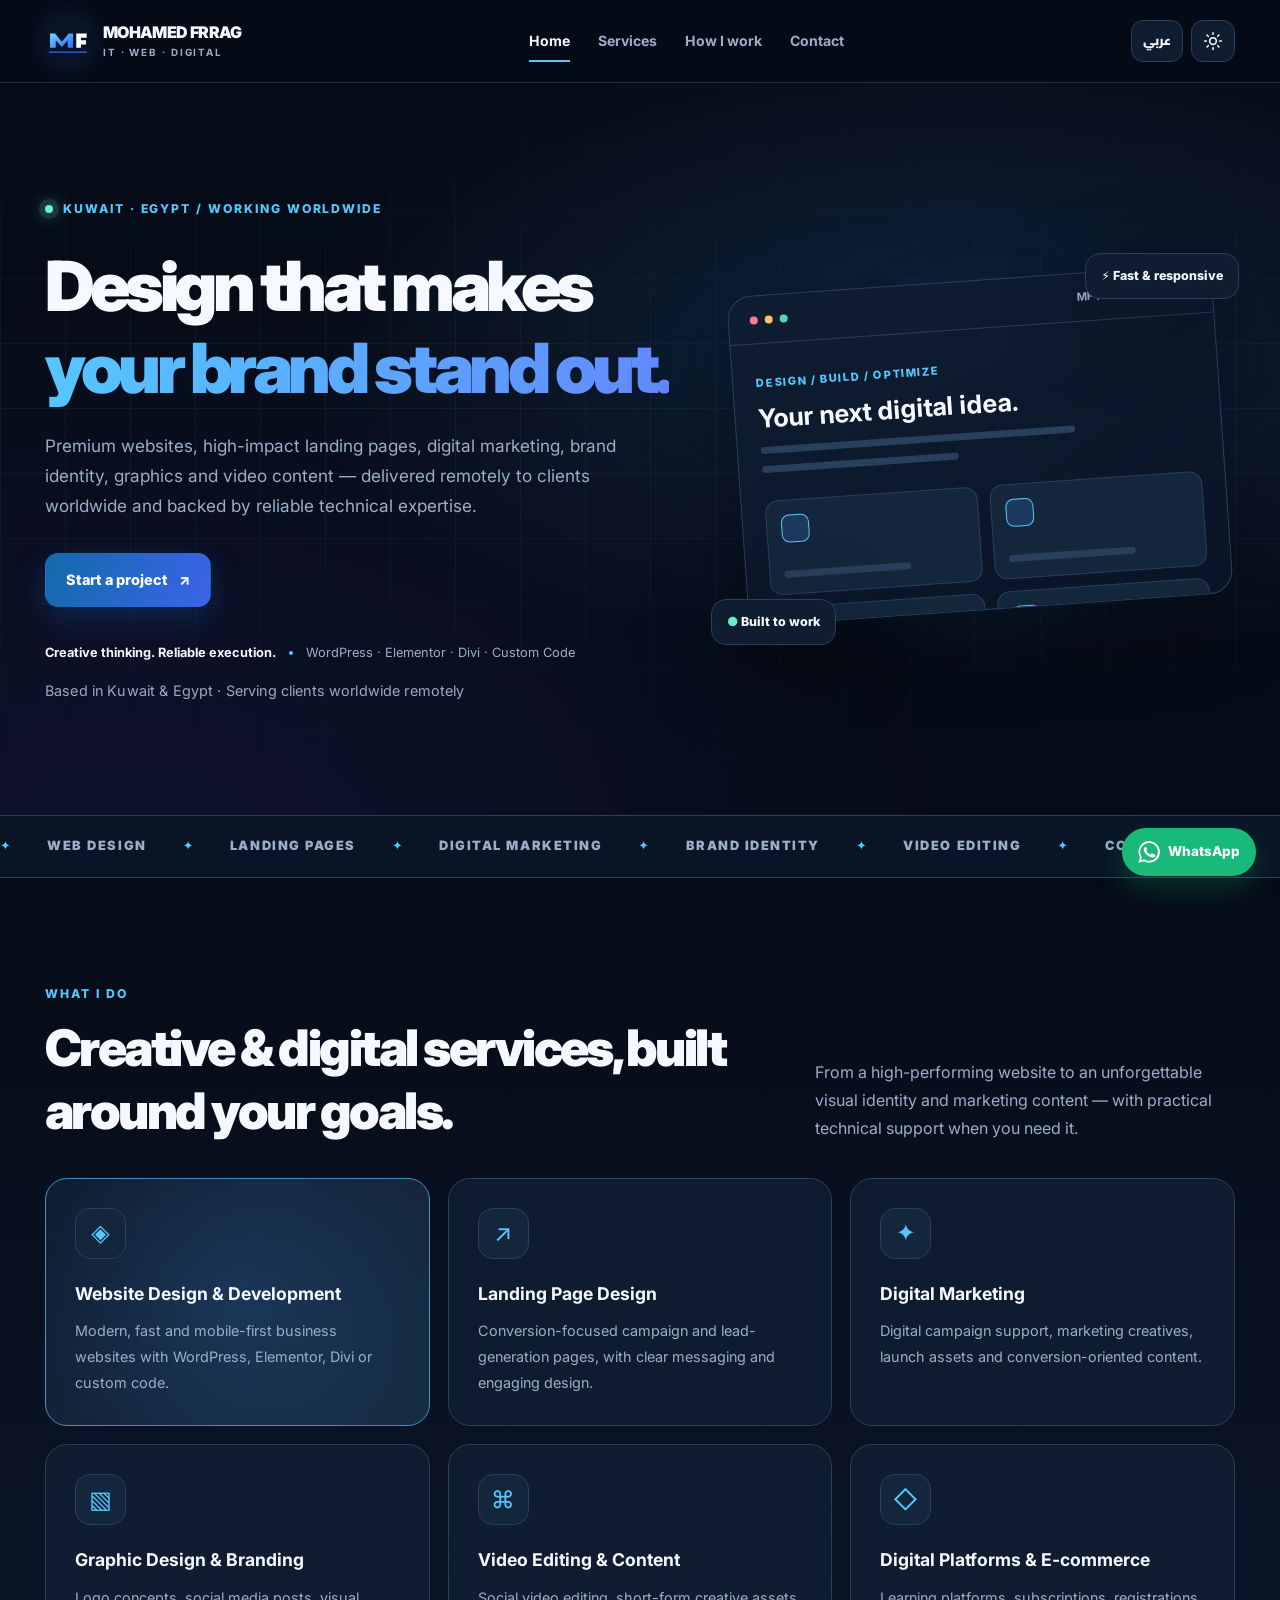
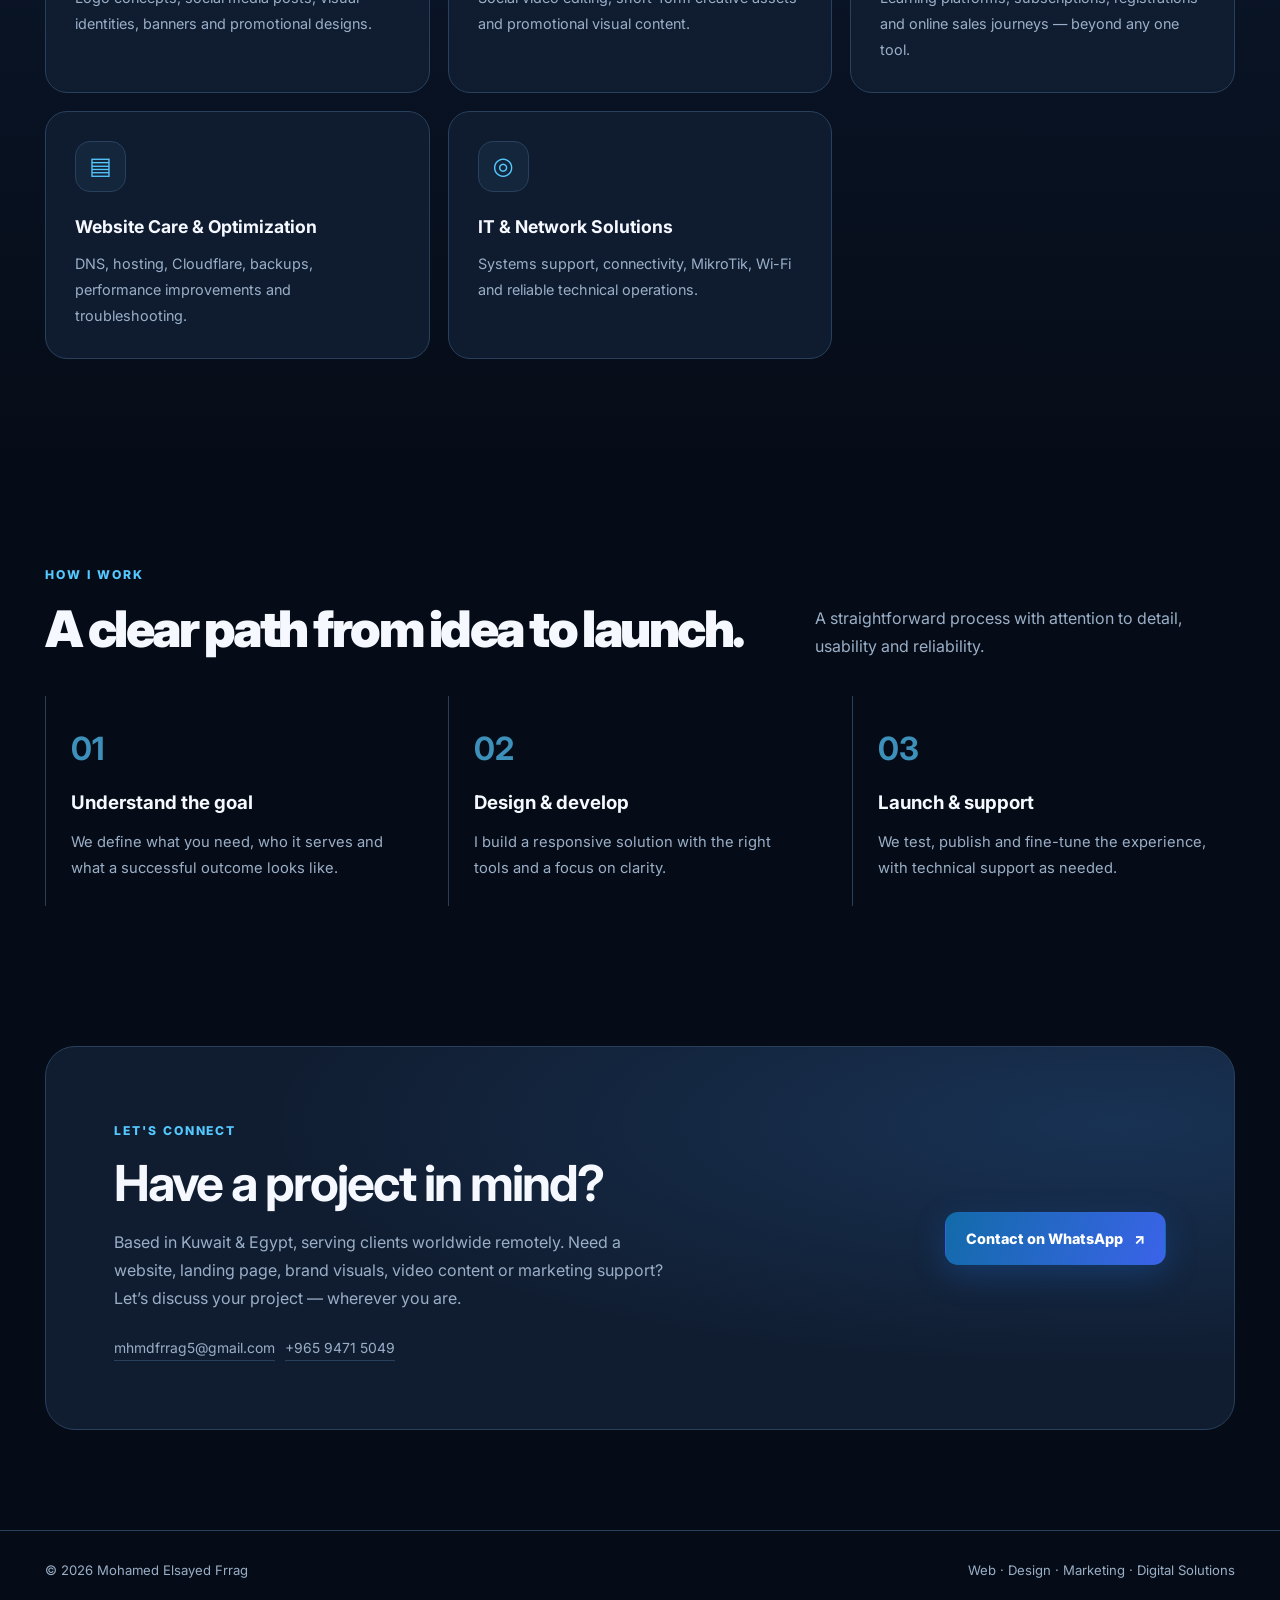
==== commit 5e81ccf5: "Update index.html" ====
--- a/index.html
+++ b/index.html
@@ -1,5 +1,5 @@
 <!DOCTYPE html>
-<html dir="ltr" lang="en"><head><meta charset="utf-8"/><meta content="width=device-width,initial-scale=1" name="viewport"/><meta content="#060c17" name="theme-color"/><meta content="Mohamed Frrag — web design, landing pages, digital marketing, branding, video editing, creative design, digital platforms and IT support. Kuwait &amp; Egypt." name="description"/><meta content="Mohamed Frrag | Web &amp; IT Solutions" property="og:title"/><meta content="IT, web development and digital solutions for clients in Kuwait &amp; Egypt." property="og:description"/><meta content="website" property="og:type"/><link href="[data-uri]" rel="icon" type="image/svg+xml"/><style>
+<html dir="ltr" lang="en"><head><meta charset="utf-8"/><meta content="width=device-width,initial-scale=1" name="viewport"/><meta content="#060c17" name="theme-color"/><meta content="Mohamed Frrag — web design, landing pages, digital marketing, branding, video editing, creative design, digital platforms and IT support. Based in Kuwait &amp; Egypt, serving clients worldwide." name="description"/><meta content="Mohamed Frrag | Web &amp; IT Solutions" property="og:title"/><meta content="Web design, branding, marketing and digital solutions worldwide. Based in Kuwait &amp; Egypt." property="og:description"/><meta content="website" property="og:type"/><link href="[data-uri]" rel="icon" type="image/svg+xml"/><style>
 @import url('https://fonts.googleapis.com/css2?family=Cairo:wght@400;500;600;700;800;900&family=Inter:wght@400;500;600;700;800;900&display=swap');
 :root{color-scheme:dark;--bg:#060c17;--bg2:#091426;--surface:#101d31;--surface2:#14263c;--text:#f5f9ff;--sub:#9aafc7;--border:#29405c;--accent:#55c8ff;--accent2:#537bff;--green:#65efc8;--glow:rgba(66,154,255,.17);--shadow:0 22px 90px rgba(0,0,0,.32)}
 :root[data-theme=light]{color-scheme:light;--bg:#f5f8fe;--bg2:#eaf2fe;--surface:#fff;--surface2:#ebf3ff;--text:#122237;--sub:#506580;--border:#d3e0f2;--accent:#075eac;--accent2:#345bea;--green:#087f62;--glow:rgba(47,118,229,.12);--shadow:0 20px 70px rgba(22,61,118,.12)}
@@ -11,6 +11,7 @@
 
 
 .card:first-child{border-color:color-mix(in srgb,var(--accent) 60%,var(--border));background:linear-gradient(130deg,var(--surface),color-mix(in srgb,var(--accent) 9%,var(--surface)))}.card:first-child:before{opacity:.9}.card-icon{transition:transform .4s ease,filter .4s ease}.card:hover .card-icon{transform:rotate(-9deg) scale(1.22);filter:drop-shadow(0 0 12px var(--accent))}.brand img{transition:transform .6s cubic-bezier(.2,.8,.2,1)}.brand:hover img{transform:rotate(-7deg) scale(1.08)}
-</style><title>Mohamed Frrag | Web &amp; IT Solutions</title></head><body><a class="skip" data-i18n="skip" href="#main">Skip to content</a><div class="progress" id="progress"></div><header><div class="wrap topbar"><a aria-label="Mohamed Frrag — Home" class="brand" href="index.html"><img alt="MF logo" height="46" src="[data-uri]" width="46"/><span class="brand-text">MOHAMED FRRAG<small>IT · WEB · DIGITAL</small></span></a><nav aria-label="Primary navigation" class="nav" id="nav"><a data-i18n="navHome" href="index.html">Home</a><a data-i18n="navServices" href="index.html#services">Services</a><a data-i18n="navProcess" href="index.html#process">Process</a><a data-i18n="navContact" href="index.html#contact">Contact</a></nav><div class="navtools"><button aria-label="Change language" class="iconbtn langbtn" id="langBtn" type="button">عربي</button><button aria-label="Toggle light dark mode" class="iconbtn" id="themeBtn" type="button"></button><button aria-controls="nav" aria-expanded="false" aria-label="Open menu" class="iconbtn menu-btn" id="menuBtn" type="button"><svg viewbox="0 0 24 24"><path d="M4 7h16M4 12h16M4 17h16"></path></svg></button></div></div></header><main id="main"><section class="hero" id="home"><div class="wrap hero-grid"><div class="reveal"><span class="eyebrow"><i class="signal"></i><span data-i18n="eyebrow">KUWAIT-BASED · DIGITAL SOLUTIONS</span></span><h1><span data-i18n="hero1">Ideas into</span><br/><span class="gradient" data-i18n="hero2">digital experiences.</span></h1><p class="lead" data-i18n="heroDesc">Modern websites, conversion-focused landing pages, digital platforms and reliable IT solutions — carefully built around your goals.</p><div class="actions"><a class="btn primary" href="https://wa.me/96594715049?text=Hi%20Mohamed%2C%20I%20want%20to%20discuss%20a%20project." rel="noopener noreferrer" target="_blank"><span data-i18n="startProject">Start a project</span><span class="arrow">↗</span></a></div><div class="socialline"><b data-i18n="focus">Focused on practical solutions</b><span class="sep"></span> WordPress · Elementor · Divi · Custom Code</div></div><div aria-label="Illustration of digital service dashboard" class="scene reveal delay2"><div class="scene-glow"></div><div class="visual-panel"><div class="visual-header"><i></i><i></i><i></i><span>MF / DIGITAL STUDIO</span></div><div class="visual-content"><span class="preview-kicker">DESIGN / BUILD / OPTIMIZE</span><h3 data-i18n="panelTitle">Your next digital idea.</h3><div class="fake-line"></div><div class="fake-line short"></div><div class="fake-grid"><div class="fake-tile"></div><div class="fake-tile"></div><div class="fake-tile"></div><div class="fake-tile"></div></div></div></div><span class="float-pill first">⚡ <span data-i18n="pill1">Fast &amp; responsive</span></span><span class="float-pill second"><span class="glow-dot">●</span> <span data-i18n="pill2">Built to work</span></span></div></div></section><div aria-hidden="true" class="ticker"><div class="ticker-track"><span>WEB DESIGN</span><span>LANDING PAGES</span><span>DIGITAL MARKETING</span><span>BRAND IDENTITY</span><span>VIDEO EDITING</span><span>CONTENT DESIGN</span><span>WEB DESIGN</span><span>LANDING PAGES</span><span>DIGITAL MARKETING</span><span>BRAND IDENTITY</span><span>VIDEO EDITING</span><span>CONTENT DESIGN</span></div></div><section class="services" id="services"><div class="wrap"><div class="section-top reveal"><div><span class="eyebrow" data-i18n="servicesLabel">WHAT I DO</span><h2 data-i18n="servicesTitle">Services that move<br/>your business forward.</h2></div><p data-i18n="servicesDesc">From your first landing page to ongoing technical operations: one place for practical, scalable solutions.</p></div><div class="cards"><article class="card reveal"><span aria-hidden="true" class="card-icon">◈</span><h3 data-i18n="s1h"></h3><p data-i18n="s1p"></p></article><article class="card reveal"><span aria-hidden="true" class="card-icon">↗</span><h3 data-i18n="s2h"></h3><p data-i18n="s2p"></p></article><article class="card reveal"><span aria-hidden="true" class="card-icon">✦</span><h3 data-i18n="s3h"></h3><p data-i18n="s3p"></p></article><article class="card reveal"><span aria-hidden="true" class="card-icon">▧</span><h3 data-i18n="s4h"></h3><p data-i18n="s4p"></p></article><article class="card reveal"><span aria-hidden="true" class="card-icon">⌘</span><h3 data-i18n="s5h"></h3><p data-i18n="s5p"></p></article><article class="card reveal"><span aria-hidden="true" class="card-icon">◇</span><h3 data-i18n="s6h"></h3><p data-i18n="s6p"></p></article><article class="card reveal"><span aria-hidden="true" class="card-icon">▤</span><h3 data-i18n="s7h"></h3><p data-i18n="s7p"></p></article><article class="card reveal"><span aria-hidden="true" class="card-icon">◎</span><h3 data-i18n="s8h"></h3><p data-i18n="s8p"></p></article></div></div></section><section id="process"><div class="wrap"><div class="section-top reveal"><div><span class="eyebrow" data-i18n="processLabel">HOW I WORK</span><h2 data-i18n="processTitle">A clear path from idea to launch.</h2></div><p data-i18n="processDesc">A straightforward process with attention to detail, usability and reliability.</p></div><div class="workflow"><div class="step reveal"><b>01</b><h3 data-i18n="step1"></h3><p data-i18n="step1d"></p></div><div class="step reveal delay1"><b>02</b><h3 data-i18n="step2"></h3><p data-i18n="step2d"></p></div><div class="step reveal delay2"><b>03</b><h3 data-i18n="step3"></h3><p data-i18n="step3d"></p></div></div></div></section><section class="cta" id="contact"><div class="wrap"><div class="cta-panel reveal"><div><span class="eyebrow" data-i18n="contactLabel">LET'S CONNECT</span><h2 data-i18n="contactTitle">Have a project in mind?</h2><p data-i18n="contactDesc">Tell me what you need — a website, landing page, ongoing support, or a technical solution. Let's talk about the right approach.</p><div class="links"><a href="mailto:mhmdfrrag5@gmail.com">mhmdfrrag5@gmail.com</a><a href="tel:+96594715049">+965 9471 5049</a></div></div><a class="btn primary" href="https://wa.me/96594715049?text=Hi%20Mohamed%2C%20I%20have%20a%20project%20to%20discuss." rel="noopener noreferrer" target="_blank"><span data-i18n="contactWA">Contact on WhatsApp</span> ↗</a></div></div></section></main><footer><div class="wrap footer-grid"><span>© <span id="year"></span> Mohamed Elsayed Frrag</span><span data-i18n="footer">Made for clarity, performance &amp; real solutions</span></div></footer><a aria-label="Contact Mohamed on WhatsApp" class="whatsapp" href="https://wa.me/96594715049?text=Hello%20Mohamed%2C%20I%20would%20like%20to%20discuss%20a%20project." rel="noopener noreferrer" target="_blank"><svg aria-hidden="true" viewbox="0 0 32 32"><path d="M16 .5A15.3 15.3 0 0 0 2.8 23.6L.5 31.5l8.1-2.1A15.5 15.5 0 1 0 16 .5Zm0 28.2a12.8 12.8 0 0 1-6.5-1.8l-.5-.3-4.8 1.3 1.3-4.6-.3-.5A12.9 12.9 0 1 1 16 28.7Zm7.1-9.7c-.4-.2-2.2-1.1-2.6-1.2-.3-.1-.6-.2-.8.2-.2.4-1 1.2-1.2 1.4-.2.2-.4.3-.8.1-.5-.3-1.8-.7-3.3-2.1-1.2-1-2-2.3-2.2-2.7-.2-.4 0-.6.2-.8l.6-.7.3-.5c.1-.2 0-.5 0-.7s-.8-1.9-1.1-2.6c-.3-.7-.6-.6-.8-.6h-.7c-.3 0-.7.1-1 .5-.4.4-1.4 1.4-1.4 3.3s1.5 3.8 1.7 4.1c.2.3 3 4.6 7.3 6.3 1 .4 1.8.6 2.4.8 1 .3 1.9.2 2.6.1.8-.1 2.2-.9 2.5-1.8.3-.9.3-1.7.2-1.8-.1-.2-.3-.3-.7-.5Z"></path></svg><span data-i18n="whatsapp">WhatsApp</span></a><script>
-(()=>{'use strict';const I={"en":{"skip":"Skip to content","navHome":"Home","navServices":"Services","navProcess":"How I work","navPortfolio":"Portfolio & CV","navContact":"Contact","footer":"Web · Design · Marketing · Digital Solutions","whatsapp":"WhatsApp","eyebrow":"KUWAIT · EGYPT  /  DIGITAL & CREATIVE SOLUTIONS","hero1":"Design that makes","hero2":"your brand stand out.","heroDesc":"Premium websites, high-impact landing pages, digital marketing, brand identity, graphics and video content — backed by reliable technical expertise.","startProject":"Start a project","seePortfolio":"Explore my portfolio","focus":"Creative thinking. Reliable execution.","panelTitle":"Your next digital idea.","pill1":"Fast & responsive","pill2":"Built to work","servicesLabel":"WHAT I DO","servicesTitle":"Creative & digital services, built around your goals.","servicesDesc":"From a high-performing website to an unforgettable visual identity and marketing content — with practical technical support when you need it.","s1h":"Website Design & Development","s1p":"Modern, fast and mobile-first business websites with WordPress, Elementor, Divi or custom code.","s2h":"Landing Page Design","s2p":"Conversion-focused campaign and lead-generation pages, with clear messaging and engaging design.","s3h":"Digital Marketing","s3p":"Digital campaign support, marketing creatives, launch assets and conversion-oriented content.","s4h":"Graphic Design & Branding","s4p":"Logo concepts, social media posts, visual identities, banners and promotional designs.","s5h":"Video Editing & Content","s5p":"Social video editing, short-form creative assets and promotional visual content.","s6h":"Digital Platforms & E-commerce","s6p":"Learning platforms, subscriptions, registrations and online sales journeys — beyond any one tool.","processLabel":"HOW I WORK","processTitle":"A clear path from idea to launch.","processDesc":"A straightforward process with attention to detail, usability and reliability.","step1":"Understand the goal","step1d":"We define what you need, who it serves and what a successful outcome looks like.","step2":"Design & develop","step2d":"I build a responsive solution with the right tools and a focus on clarity.","step3":"Launch & support","step3d":"We test, publish and fine-tune the experience, with technical support as needed.","contactLabel":"LET'S CONNECT","contactTitle":"Have a project in mind?","contactDesc":"Need a business website, landing page, brand visuals, video content or marketing support? Let’s talk about your project.","portfolioLink":"Portfolio & CV ↗","contactWA":"Contact on WhatsApp","portfolioTag":"PORTFOLIO / EXPERIENCE","portfolioTitle":"The experience behind the work.","portfolioDesc":"I’m Mohamed Elsayed Frrag, working across IT systems and digital operations for clients and teams in Kuwait and Egypt.","downloadCV":"Download CV","hireMe":"Get in touch","kuwait":"Kuwait · Egypt","role":"IT Systems & Digital Operations","webRole":"Web Solutions","careerTag":"CAREER","careerTitle":"Professional experience","present":"Present","job1":"IT & Technical Operations Specialist","job1d":"Managing websites, landing pages, online learning and customer platforms, hosting, technical troubleshooting and IT operations.","job2":"System Administrator","job2d":"Windows systems, LAN/Wi-Fi, MikroTik, technical support, CCTV and access-control infrastructure.","job3":"Technical Support","job3company":"Dr. Ehab Saad Pharmacies · Egypt","job3d":"Devices and software setup, maintenance, updates, networking assistance and troubleshooting.","workTitle":"Selected project case studies","workDesc":"Real project screenshots, verified links and outcomes will be added here. No fictional client projects.","skillsTitle":"Tools & expertise","educationTitle":"Education","degree":"Bachelor’s Degree in Computer Science","connectTitle":"Let's collaborate","connectDesc":"For job opportunities or project discussions, reach out directly.","s7h":"Website Care & Optimization","s7p":"DNS, hosting, Cloudflare, backups, performance improvements and troubleshooting.","s8h":"IT & Network Solutions","s8p":"Systems support, connectivity, MikroTik, Wi-Fi and reliable technical operations."},"ar":{"skip":"انتقل للمحتوى","navHome":"الرئيسية","navServices":"الخدمات","navProcess":"طريقة العمل","navPortfolio":"أعمالي وسيرتي","navContact":"التواصل","footer":"مواقع · تصميم · تسويق · حلول رقمية","whatsapp":"واتساب","eyebrow":"الكويت · مصر | حلول رقمية وإبداعية","hero1":"تصميمات تبرز","hero2":"قوة علامتك التجارية.","heroDesc":"تصميم مواقع احترافية وصفحات هبوط فعّالة وتسويق رقمي وهوية بصرية وتصميمات ومونتاج فيديو — بخبرة تقنية تدعم نجاح مشروعك.","startProject":"ابدأ مشروعك","seePortfolio":"تصفح أعمالي وسيرتي","focus":"أفكار إبداعية وتنفيذ يعتمد عليه","panelTitle":"فكرتك الرقمية القادمة.","pill1":"سريع ومتجاوب","pill2":"حلول تعمل بثبات","servicesLabel":"ماذا أقدم؟","servicesTitle":"خدمات رقمية وإبداعية تناسب طموحك.","servicesDesc":"من الموقع الاحترافي إلى الهوية البصرية والمحتوى التسويقي، مع دعم تقني عملي حسب احتياجات مشروعك.","s1h":"تصميم وتطوير المواقع","s1p":"مواقع أعمال حديثة وسريعة ومتجاوبة باستخدام WordPress وElementor وDivi أو البرمجة المخصصة.","s2h":"تصميم صفحات الهبوط","s2p":"صفحات هبوط جذابة للحملات الإعلانية وجذب العملاء والتسجيل وزيادة فرص التحويل.","s3h":"التسويق الرقمي","s3p":"دعم الحملات التسويقية وتجهيز المحتوى والتصميمات الإعلانية وأصول إطلاق الخدمات.","s4h":"التصميم الجرافيكي والهوية البصرية","s4p":"تصميم اللوجوهات وبوستات السوشيال ميديا والهويات البصرية والبنرات والمواد الدعائية.","s5h":"مونتاج الفيديو وصناعة المحتوى","s5p":"مونتاج فيديوهات السوشيال ميديا والمقاطع القصيرة والمحتوى المرئي الترويجي.","s6h":"المنصات الرقمية والمتاجر","s6p":"منصات التعليم والاشتراكات والتسجيل وتجارب البيع عبر الإنترنت بدون التقيد بأداة واحدة.","processLabel":"طريقة العمل","processTitle":"من الفكرة إلى الإطلاق بخطوات واضحة.","processDesc":"تنفيذ منظم يهتم بالتفاصيل وسهولة الاستخدام والاستقرار التقني.","step1":"نفهم الهدف","step1d":"نحدد احتياجك والجمهور المستهدف والنتيجة المطلوبة من المشروع.","step2":"نصمم وننفذ","step2d":"أطوّر حلًا متجاوبًا بالأدوات المناسبة مع الاهتمام بتجربة الاستخدام.","step3":"نطلق وندعم","step3d":"نختبر وننشر ونحسن التجربة، مع الدعم التقني حسب الحاجة.","contactLabel":"تواصل معي","contactTitle":"عندك فكرة مشروع؟","contactDesc":"محتاج موقع شركة، صفحة هبوط، هوية بصرية، فيديو أو دعم في التسويق؟ تواصل معي ونناقش مشروعك.","portfolioLink":"الأعمال والسيرة الذاتية ↗","contactWA":"تواصل عبر واتساب","portfolioTag":"الملف الشخصي والخبرات","portfolioTitle":"الخبرة اللي ورا كل مشروع.","portfolioDesc":"أنا محمد السيد فراج، أعمل في مجالات الأنظمة التقنية والعمليات الرقمية في الكويت ومصر.","downloadCV":"تحميل السيرة الذاتية","hireMe":"تواصل معي","kuwait":"الكويت · مصر","role":"أنظمة تقنية المعلومات والعمليات الرقمية","webRole":"حلول الويب","careerTag":"المسيرة المهنية","careerTitle":"الخبرة العملية","present":"الآن","job1":"أخصائي تقنية المعلومات والعمليات الفنية","job1d":"إدارة المواقع وصفحات الهبوط ومنصات التعليم والعملاء والاستضافة وحل المشكلات والتشغيل التقني.","job2":"مسؤول أنظمة","job2d":"إدارة أنظمة Windows والشبكات وMikroTik والدعم الفني والكاميرات وأنظمة التحكم بالدخول.","job3":"دعم فني","job3company":"صيدليات د. إيهاب سعد · مصر","job3d":"إعداد وصيانة الأجهزة والبرامج والتحديثات والمساعدة في الشبكات وحل الأعطال.","workTitle":"نماذج مشاريع مختارة","workDesc":"هنضيف هنا صور المشاريع الحقيقية وروابطها ونتائجها بعد توثيقها، بدون مشروعات أو عملاء وهميين.","skillsTitle":"المهارات والأدوات","educationTitle":"التعليم","degree":"بكالوريوس علوم الحاسب","connectTitle":"خلينا نتعاون","connectDesc":"لفرص العمل أو مناقشة مشاريع جديدة، تواصل معي مباشرة.","s7h":"صيانة المواقع وتحسين الأداء","s7p":"إدارة DNS والاستضافة وCloudflare والنسخ الاحتياطي وتحسين الأداء وإصلاح المشكلات.","s8h":"حلول تقنية المعلومات والشبكات","s8p":"الدعم الفني وإدارة الأنظمة والاتصال وMikroTik وشبكات Wi-Fi والتشغيل التقني."}};const root=document.documentElement;let lang='en',theme='dark';try{lang=localStorage.getItem('mf-lang')==='ar'?'ar':'en';theme=localStorage.getItem('mf-theme')||'dark'}catch(e){}const sun='<svg viewBox="0 0 24 24" aria-hidden="true"><circle cx="12" cy="12" r="4"/><path d="M12 2v2m0 16v2M4.93 4.93l1.42 1.42m11.3 11.3 1.42 1.42M2 12h2m16 0h2M4.93 19.07l1.42-1.42m11.3-11.3 1.42-1.42"/></svg>';const moon='<svg viewBox="0 0 24 24" aria-hidden="true"><path d="M20 15.3A8.5 8.5 0 0 1 8.7 4a8.5 8.5 0 1 0 11.3 11.3Z"/></svg>';function render(){root.lang=lang;root.dir=lang==='ar'?'rtl':'ltr';root.dataset.theme=theme;document.querySelectorAll('[data-i18n]').forEach(el=>{const val=I[lang][el.dataset.i18n];if(val!==undefined)el.textContent=val});document.getElementById('langBtn').textContent=lang==='en'?'عربي':'EN';const t=document.getElementById('themeBtn');t.innerHTML=theme==='dark'?sun:moon;t.setAttribute('aria-label',theme==='dark'?'Switch to light mode':'Switch to dark mode');document.querySelector('meta[name="theme-color"]').content=theme==='dark'?'#060c17':'#f5f8fe';document.querySelectorAll('.nav a').forEach(a=>{a.removeAttribute('aria-current');const page=location.pathname.split('/').pop()||'index.html';if((page==='portfolio.html'&&a.getAttribute('href')==='portfolio.html')||(page==='index.html'&&a.getAttribute('href')==='index.html'))a.setAttribute('aria-current','page')})}document.getElementById('langBtn').addEventListener('click',()=>{lang=lang==='en'?'ar':'en';try{localStorage.setItem('mf-lang',lang)}catch(e){}render()});document.getElementById('themeBtn').addEventListener('click',()=>{theme=theme==='dark'?'light':'dark';try{localStorage.setItem('mf-theme',theme)}catch(e){}render()});document.getElementById('year').textContent=new Date().getFullYear();const menu=document.getElementById('menuBtn'),nav=document.getElementById('nav');menu.addEventListener('click',()=>{const open=nav.classList.toggle('is-open');menu.setAttribute('aria-expanded',String(open))});nav.querySelectorAll('a').forEach(a=>a.addEventListener('click',()=>{nav.classList.remove('is-open');menu.setAttribute('aria-expanded','false')}));const nodes=document.querySelectorAll('.reveal');if('IntersectionObserver'in window){const obs=new IntersectionObserver(entries=>{entries.forEach(e=>{if(e.isIntersecting){e.target.classList.add('visible');obs.unobserve(e.target)}})},{threshold:.08});nodes.forEach(n=>obs.observe(n))}else nodes.forEach(n=>n.classList.add('visible'));const progress=document.getElementById('progress');let queued=false;window.addEventListener('scroll',()=>{if(queued)return;queued=true;requestAnimationFrame(()=>{const max=document.documentElement.scrollHeight-innerHeight;progress.style.transform='scaleX('+(max>0?scrollY/max:0)+')';queued=false})},{passive:true});document.querySelectorAll('.card').forEach(card=>card.addEventListener('pointermove',e=>{const r=card.getBoundingClientRect();card.style.setProperty('--mx',((e.clientX-r.left)/r.width*100)+'%');card.style.setProperty('--my',((e.clientY-r.top)/r.height*100)+'%')}));render()})();
+ .global-note{margin:14px 0 0;color:var(--muted,#9aa9c4);font-size:0.9rem;letter-spacing:.01em}
+</style><title>Mohamed Frrag | Web &amp; IT Solutions</title></head><body><a class="skip" data-i18n="skip" href="#main">Skip to content</a><div class="progress" id="progress"></div><header><div class="wrap topbar"><a aria-label="Mohamed Frrag — Home" class="brand" href="index.html"><img alt="MF logo" height="46" src="[data-uri]" width="46"/><span class="brand-text">MOHAMED FRRAG<small>IT · WEB · DIGITAL</small></span></a><nav aria-label="Primary navigation" class="nav" id="nav"><a data-i18n="navHome" href="index.html">Home</a><a data-i18n="navServices" href="index.html#services">Services</a><a data-i18n="navProcess" href="index.html#process">Process</a><a data-i18n="navContact" href="index.html#contact">Contact</a></nav><div class="navtools"><button aria-label="Change language" class="iconbtn langbtn" id="langBtn" type="button">عربي</button><button aria-label="Toggle light dark mode" class="iconbtn" id="themeBtn" type="button"></button><button aria-controls="nav" aria-expanded="false" aria-label="Open menu" class="iconbtn menu-btn" id="menuBtn" type="button"><svg viewbox="0 0 24 24"><path d="M4 7h16M4 12h16M4 17h16"></path></svg></button></div></div></header><main id="main"><section class="hero" id="home"><div class="wrap hero-grid"><div class="reveal"><span class="eyebrow"><i class="signal"></i><span data-i18n="eyebrow">KUWAIT · EGYPT  /  SERVING CLIENTS WORLDWIDE</span></span><h1><span data-i18n="hero1">Ideas into</span><br/><span class="gradient" data-i18n="hero2">digital experiences.</span></h1><p class="lead" data-i18n="heroDesc">Modern websites, conversion-focused landing pages, digital platforms and reliable IT solutions — carefully built around your goals.</p><div class="actions"><a class="btn primary" href="https://wa.me/96594715049?text=Hi%20Mohamed%2C%20I%20want%20to%20discuss%20a%20project." rel="noopener noreferrer" target="_blank"><span data-i18n="startProject">Start a project</span><span class="arrow">↗</span></a></div><div class="socialline"><b data-i18n="focus">Focused on practical solutions</b><span class="sep"></span> WordPress · Elementor · Divi · Custom Code</div><p class="global-note" data-i18n="globalNote">Based in Kuwait &amp; Egypt · Serving clients worldwide remotely</p></div><div aria-label="Illustration of digital service dashboard" class="scene reveal delay2"><div class="scene-glow"></div><div class="visual-panel"><div class="visual-header"><i></i><i></i><i></i><span>MF / DIGITAL STUDIO</span></div><div class="visual-content"><span class="preview-kicker">DESIGN / BUILD / OPTIMIZE</span><h3 data-i18n="panelTitle">Your next digital idea.</h3><div class="fake-line"></div><div class="fake-line short"></div><div class="fake-grid"><div class="fake-tile"></div><div class="fake-tile"></div><div class="fake-tile"></div><div class="fake-tile"></div></div></div></div><span class="float-pill first">⚡ <span data-i18n="pill1">Fast &amp; responsive</span></span><span class="float-pill second"><span class="glow-dot">●</span> <span data-i18n="pill2">Built to work</span></span></div></div></section><div aria-hidden="true" class="ticker"><div class="ticker-track"><span>WEB DESIGN</span><span>LANDING PAGES</span><span>DIGITAL MARKETING</span><span>BRAND IDENTITY</span><span>VIDEO EDITING</span><span>CONTENT DESIGN</span><span>WEB DESIGN</span><span>LANDING PAGES</span><span>DIGITAL MARKETING</span><span>BRAND IDENTITY</span><span>VIDEO EDITING</span><span>CONTENT DESIGN</span></div></div><section class="services" id="services"><div class="wrap"><div class="section-top reveal"><div><span class="eyebrow" data-i18n="servicesLabel">WHAT I DO</span><h2 data-i18n="servicesTitle">Services that move<br/>your business forward.</h2></div><p data-i18n="servicesDesc">From your first landing page to ongoing technical operations: one place for practical, scalable solutions.</p></div><div class="cards"><article class="card reveal"><span aria-hidden="true" class="card-icon">◈</span><h3 data-i18n="s1h"></h3><p data-i18n="s1p"></p></article><article class="card reveal"><span aria-hidden="true" class="card-icon">↗</span><h3 data-i18n="s2h"></h3><p data-i18n="s2p"></p></article><article class="card reveal"><span aria-hidden="true" class="card-icon">✦</span><h3 data-i18n="s3h"></h3><p data-i18n="s3p"></p></article><article class="card reveal"><span aria-hidden="true" class="card-icon">▧</span><h3 data-i18n="s4h"></h3><p data-i18n="s4p"></p></article><article class="card reveal"><span aria-hidden="true" class="card-icon">⌘</span><h3 data-i18n="s5h"></h3><p data-i18n="s5p"></p></article><article class="card reveal"><span aria-hidden="true" class="card-icon">◇</span><h3 data-i18n="s6h"></h3><p data-i18n="s6p"></p></article><article class="card reveal"><span aria-hidden="true" class="card-icon">▤</span><h3 data-i18n="s7h"></h3><p data-i18n="s7p"></p></article><article class="card reveal"><span aria-hidden="true" class="card-icon">◎</span><h3 data-i18n="s8h"></h3><p data-i18n="s8p"></p></article></div></div></section><section id="process"><div class="wrap"><div class="section-top reveal"><div><span class="eyebrow" data-i18n="processLabel">HOW I WORK</span><h2 data-i18n="processTitle">A clear path from idea to launch.</h2></div><p data-i18n="processDesc">A straightforward process with attention to detail, usability and reliability.</p></div><div class="workflow"><div class="step reveal"><b>01</b><h3 data-i18n="step1"></h3><p data-i18n="step1d"></p></div><div class="step reveal delay1"><b>02</b><h3 data-i18n="step2"></h3><p data-i18n="step2d"></p></div><div class="step reveal delay2"><b>03</b><h3 data-i18n="step3"></h3><p data-i18n="step3d"></p></div></div></div></section><section class="cta" id="contact"><div class="wrap"><div class="cta-panel reveal"><div><span class="eyebrow" data-i18n="contactLabel">LET'S CONNECT</span><h2 data-i18n="contactTitle">Have a project in mind?</h2><p data-i18n="contactDesc">Tell me what you need — a website, landing page, ongoing support, or a technical solution. Let's talk about the right approach.</p><div class="links"><a href="mailto:mhmdfrrag5@gmail.com">mhmdfrrag5@gmail.com</a><a href="tel:+96594715049">+965 9471 5049</a></div></div><a class="btn primary" href="https://wa.me/96594715049?text=Hi%20Mohamed%2C%20I%20have%20a%20project%20to%20discuss." rel="noopener noreferrer" target="_blank"><span data-i18n="contactWA">Contact on WhatsApp</span> ↗</a></div></div></section></main><footer><div class="wrap footer-grid"><span>© <span id="year"></span> Mohamed Elsayed Frrag</span><span data-i18n="footer">Made for clarity, performance &amp; real solutions</span></div></footer><a aria-label="Contact Mohamed on WhatsApp" class="whatsapp" href="https://wa.me/96594715049?text=Hello%20Mohamed%2C%20I%20would%20like%20to%20discuss%20a%20project." rel="noopener noreferrer" target="_blank"><svg aria-hidden="true" viewbox="0 0 32 32"><path d="M16 .5A15.3 15.3 0 0 0 2.8 23.6L.5 31.5l8.1-2.1A15.5 15.5 0 1 0 16 .5Zm0 28.2a12.8 12.8 0 0 1-6.5-1.8l-.5-.3-4.8 1.3 1.3-4.6-.3-.5A12.9 12.9 0 1 1 16 28.7Zm7.1-9.7c-.4-.2-2.2-1.1-2.6-1.2-.3-.1-.6-.2-.8.2-.2.4-1 1.2-1.2 1.4-.2.2-.4.3-.8.1-.5-.3-1.8-.7-3.3-2.1-1.2-1-2-2.3-2.2-2.7-.2-.4 0-.6.2-.8l.6-.7.3-.5c.1-.2 0-.5 0-.7s-.8-1.9-1.1-2.6c-.3-.7-.6-.6-.8-.6h-.7c-.3 0-.7.1-1 .5-.4.4-1.4 1.4-1.4 3.3s1.5 3.8 1.7 4.1c.2.3 3 4.6 7.3 6.3 1 .4 1.8.6 2.4.8 1 .3 1.9.2 2.6.1.8-.1 2.2-.9 2.5-1.8.3-.9.3-1.7.2-1.8-.1-.2-.3-.3-.7-.5Z"></path></svg><span data-i18n="whatsapp">WhatsApp</span></a><script>
+(()=>{'use strict';const I={"en":{"skip":"Skip to content","navHome":"Home","navServices":"Services","navProcess":"How I work","navPortfolio":"Portfolio & CV","navContact":"Contact","footer":"Web · Design · Marketing · Digital Solutions","whatsapp":"WhatsApp","eyebrow":"KUWAIT · EGYPT  /  WORKING WORLDWIDE","hero1":"Design that makes","hero2":"your brand stand out.","heroDesc":"Premium websites, high-impact landing pages, digital marketing, brand identity, graphics and video content — delivered remotely to clients worldwide and backed by reliable technical expertise.","startProject":"Start a project","seePortfolio":"Explore my portfolio","focus":"Creative thinking. Reliable execution.","panelTitle":"Your next digital idea.","pill1":"Fast & responsive","pill2":"Built to work","servicesLabel":"WHAT I DO","servicesTitle":"Creative & digital services, built around your goals.","servicesDesc":"From a high-performing website to an unforgettable visual identity and marketing content — with practical technical support when you need it.","s1h":"Website Design & Development","s1p":"Modern, fast and mobile-first business websites with WordPress, Elementor, Divi or custom code.","s2h":"Landing Page Design","s2p":"Conversion-focused campaign and lead-generation pages, with clear messaging and engaging design.","s3h":"Digital Marketing","s3p":"Digital campaign support, marketing creatives, launch assets and conversion-oriented content.","s4h":"Graphic Design & Branding","s4p":"Logo concepts, social media posts, visual identities, banners and promotional designs.","s5h":"Video Editing & Content","s5p":"Social video editing, short-form creative assets and promotional visual content.","s6h":"Digital Platforms & E-commerce","s6p":"Learning platforms, subscriptions, registrations and online sales journeys — beyond any one tool.","processLabel":"HOW I WORK","processTitle":"A clear path from idea to launch.","processDesc":"A straightforward process with attention to detail, usability and reliability.","step1":"Understand the goal","step1d":"We define what you need, who it serves and what a successful outcome looks like.","step2":"Design & develop","step2d":"I build a responsive solution with the right tools and a focus on clarity.","step3":"Launch & support","step3d":"We test, publish and fine-tune the experience, with technical support as needed.","contactLabel":"LET'S CONNECT","contactTitle":"Have a project in mind?","contactDesc":"Based in Kuwait & Egypt, serving clients worldwide remotely. Need a website, landing page, brand visuals, video content or marketing support? Let’s discuss your project — wherever you are.","portfolioLink":"Portfolio & CV ↗","contactWA":"Contact on WhatsApp","portfolioTag":"PORTFOLIO / EXPERIENCE","portfolioTitle":"The experience behind the work.","portfolioDesc":"I’m Mohamed Elsayed Frrag, working across IT systems and digital operations for clients and teams in Kuwait and Egypt.","downloadCV":"Download CV","hireMe":"Get in touch","kuwait":"Kuwait · Egypt","role":"IT Systems & Digital Operations","webRole":"Web Solutions","careerTag":"CAREER","careerTitle":"Professional experience","present":"Present","job1":"IT & Technical Operations Specialist","job1d":"Managing websites, landing pages, online learning and customer platforms, hosting, technical troubleshooting and IT operations.","job2":"System Administrator","job2d":"Windows systems, LAN/Wi-Fi, MikroTik, technical support, CCTV and access-control infrastructure.","job3":"Technical Support","job3company":"Dr. Ehab Saad Pharmacies · Egypt","job3d":"Devices and software setup, maintenance, updates, networking assistance and troubleshooting.","workTitle":"Selected project case studies","workDesc":"Real project screenshots, verified links and outcomes will be added here. No fictional client projects.","skillsTitle":"Tools & expertise","educationTitle":"Education","degree":"Bachelor’s Degree in Computer Science","connectTitle":"Let's collaborate","connectDesc":"For job opportunities or project discussions, reach out directly.","s7h":"Website Care & Optimization","s7p":"DNS, hosting, Cloudflare, backups, performance improvements and troubleshooting.","s8h":"IT & Network Solutions","s8p":"Systems support, connectivity, MikroTik, Wi-Fi and reliable technical operations."},"ar":{"skip":"انتقل للمحتوى","navHome":"الرئيسية","navServices":"الخدمات","navProcess":"طريقة العمل","navPortfolio":"أعمالي وسيرتي","navContact":"التواصل","footer":"مواقع · تصميم · تسويق · حلول رقمية","whatsapp":"واتساب","eyebrow":"الكويت · مصر | نخدم عملاءنا حول العالم","hero1":"تصميمات تبرز","hero2":"قوة علامتك التجارية.","heroDesc":"تصميم مواقع احترافية وصفحات هبوط فعّالة وتسويق رقمي وهوية بصرية وتصميمات ومونتاج فيديو — نقدمها عن بُعد للعملاء في جميع أنحاء العالم بخبرة تقنية تدعم نجاح مشروعك.","startProject":"ابدأ مشروعك","seePortfolio":"تصفح أعمالي وسيرتي","focus":"أفكار إبداعية وتنفيذ يعتمد عليه","globalNote":"الكويت ومصر · خدمات عن بُعد للعملاء في جميع أنحاء العالم","panelTitle":"فكرتك الرقمية القادمة.","pill1":"سريع ومتجاوب","pill2":"حلول تعمل بثبات","servicesLabel":"ماذا أقدم؟","servicesTitle":"خدمات رقمية وإبداعية تناسب طموحك.","servicesDesc":"من الموقع الاحترافي إلى الهوية البصرية والمحتوى التسويقي، مع دعم تقني عملي حسب احتياجات مشروعك.","s1h":"تصميم وتطوير المواقع","s1p":"مواقع أعمال حديثة وسريعة ومتجاوبة باستخدام WordPress وElementor وDivi أو البرمجة المخصصة.","s2h":"تصميم صفحات الهبوط","s2p":"صفحات هبوط جذابة للحملات الإعلانية وجذب العملاء والتسجيل وزيادة فرص التحويل.","s3h":"التسويق الرقمي","s3p":"دعم الحملات التسويقية وتجهيز المحتوى والتصميمات الإعلانية وأصول إطلاق الخدمات.","s4h":"التصميم الجرافيكي والهوية البصرية","s4p":"تصميم اللوجوهات وبوستات السوشيال ميديا والهويات البصرية والبنرات والمواد الدعائية.","s5h":"مونتاج الفيديو وصناعة المحتوى","s5p":"مونتاج فيديوهات السوشيال ميديا والمقاطع القصيرة والمحتوى المرئي الترويجي.","s6h":"المنصات الرقمية والمتاجر","s6p":"منصات التعليم والاشتراكات والتسجيل وتجارب البيع عبر الإنترنت بدون التقيد بأداة واحدة.","processLabel":"طريقة العمل","processTitle":"من الفكرة إلى الإطلاق بخطوات واضحة.","processDesc":"تنفيذ منظم يهتم بالتفاصيل وسهولة الاستخدام والاستقرار التقني.","step1":"نفهم الهدف","step1d":"نحدد احتياجك والجمهور المستهدف والنتيجة المطلوبة من المشروع.","step2":"نصمم وننفذ","step2d":"أطوّر حلًا متجاوبًا بالأدوات المناسبة مع الاهتمام بتجربة الاستخدام.","step3":"نطلق وندعم","step3d":"نختبر وننشر ونحسن التجربة، مع الدعم التقني حسب الحاجة.","contactLabel":"تواصل معي","contactTitle":"عندك فكرة مشروع؟","contactDesc":"موجود في الكويت ومصر، وبقدم خدماتي عن بُعد للعملاء في جميع أنحاء العالم. محتاج موقع شركة، صفحة هبوط، هوية بصرية، فيديو أو دعم في التسويق؟ تواصل معي من أي بلد ونناقش مشروعك.","portfolioLink":"الأعمال والسيرة الذاتية ↗","contactWA":"تواصل عبر واتساب","portfolioTag":"الملف الشخصي والخبرات","portfolioTitle":"الخبرة اللي ورا كل مشروع.","portfolioDesc":"أنا محمد السيد فراج، أعمل في مجالات الأنظمة التقنية والعمليات الرقمية في الكويت ومصر.","downloadCV":"تحميل السيرة الذاتية","hireMe":"تواصل معي","kuwait":"الكويت · مصر","role":"أنظمة تقنية المعلومات والعمليات الرقمية","webRole":"حلول الويب","careerTag":"المسيرة المهنية","careerTitle":"الخبرة العملية","present":"الآن","job1":"أخصائي تقنية المعلومات والعمليات الفنية","job1d":"إدارة المواقع وصفحات الهبوط ومنصات التعليم والعملاء والاستضافة وحل المشكلات والتشغيل التقني.","job2":"مسؤول أنظمة","job2d":"إدارة أنظمة Windows والشبكات وMikroTik والدعم الفني والكاميرات وأنظمة التحكم بالدخول.","job3":"دعم فني","job3company":"صيدليات د. إيهاب سعد · مصر","job3d":"إعداد وصيانة الأجهزة والبرامج والتحديثات والمساعدة في الشبكات وحل الأعطال.","workTitle":"نماذج مشاريع مختارة","workDesc":"هنضيف هنا صور المشاريع الحقيقية وروابطها ونتائجها بعد توثيقها، بدون مشروعات أو عملاء وهميين.","skillsTitle":"المهارات والأدوات","educationTitle":"التعليم","degree":"بكالوريوس علوم الحاسب","connectTitle":"خلينا نتعاون","connectDesc":"لفرص العمل أو مناقشة مشاريع جديدة، تواصل معي مباشرة.","s7h":"صيانة المواقع وتحسين الأداء","s7p":"إدارة DNS والاستضافة وCloudflare والنسخ الاحتياطي وتحسين الأداء وإصلاح المشكلات.","s8h":"حلول تقنية المعلومات والشبكات","s8p":"الدعم الفني وإدارة الأنظمة والاتصال وMikroTik وشبكات Wi-Fi والتشغيل التقني."}};const root=document.documentElement;let lang='en',theme='dark';try{lang=localStorage.getItem('mf-lang')==='ar'?'ar':'en';theme=localStorage.getItem('mf-theme')||'dark'}catch(e){}const sun='<svg viewBox="0 0 24 24" aria-hidden="true"><circle cx="12" cy="12" r="4"/><path d="M12 2v2m0 16v2M4.93 4.93l1.42 1.42m11.3 11.3 1.42 1.42M2 12h2m16 0h2M4.93 19.07l1.42-1.42m11.3-11.3 1.42-1.42"/></svg>';const moon='<svg viewBox="0 0 24 24" aria-hidden="true"><path d="M20 15.3A8.5 8.5 0 0 1 8.7 4a8.5 8.5 0 1 0 11.3 11.3Z"/></svg>';function render(){root.lang=lang;root.dir=lang==='ar'?'rtl':'ltr';root.dataset.theme=theme;document.querySelectorAll('[data-i18n]').forEach(el=>{const val=I[lang][el.dataset.i18n];if(val!==undefined)el.textContent=val});document.getElementById('langBtn').textContent=lang==='en'?'عربي':'EN';const t=document.getElementById('themeBtn');t.innerHTML=theme==='dark'?sun:moon;t.setAttribute('aria-label',theme==='dark'?'Switch to light mode':'Switch to dark mode');document.querySelector('meta[name="theme-color"]').content=theme==='dark'?'#060c17':'#f5f8fe';document.querySelectorAll('.nav a').forEach(a=>{a.removeAttribute('aria-current');const page=location.pathname.split('/').pop()||'index.html';if((page==='portfolio.html'&&a.getAttribute('href')==='portfolio.html')||(page==='index.html'&&a.getAttribute('href')==='index.html'))a.setAttribute('aria-current','page')})}document.getElementById('langBtn').addEventListener('click',()=>{lang=lang==='en'?'ar':'en';try{localStorage.setItem('mf-lang',lang)}catch(e){}render()});document.getElementById('themeBtn').addEventListener('click',()=>{theme=theme==='dark'?'light':'dark';try{localStorage.setItem('mf-theme',theme)}catch(e){}render()});document.getElementById('year').textContent=new Date().getFullYear();const menu=document.getElementById('menuBtn'),nav=document.getElementById('nav');menu.addEventListener('click',()=>{const open=nav.classList.toggle('is-open');menu.setAttribute('aria-expanded',String(open))});nav.querySelectorAll('a').forEach(a=>a.addEventListener('click',()=>{nav.classList.remove('is-open');menu.setAttribute('aria-expanded','false')}));const nodes=document.querySelectorAll('.reveal');if('IntersectionObserver'in window){const obs=new IntersectionObserver(entries=>{entries.forEach(e=>{if(e.isIntersecting){e.target.classList.add('visible');obs.unobserve(e.target)}})},{threshold:.08});nodes.forEach(n=>obs.observe(n))}else nodes.forEach(n=>n.classList.add('visible'));const progress=document.getElementById('progress');let queued=false;window.addEventListener('scroll',()=>{if(queued)return;queued=true;requestAnimationFrame(()=>{const max=document.documentElement.scrollHeight-innerHeight;progress.style.transform='scaleX('+(max>0?scrollY/max:0)+')';queued=false})},{passive:true});document.querySelectorAll('.card').forEach(card=>card.addEventListener('pointermove',e=>{const r=card.getBoundingClientRect();card.style.setProperty('--mx',((e.clientX-r.left)/r.width*100)+'%');card.style.setProperty('--my',((e.clientY-r.top)/r.height*100)+'%')}));render()})();
 </script></body></html>
